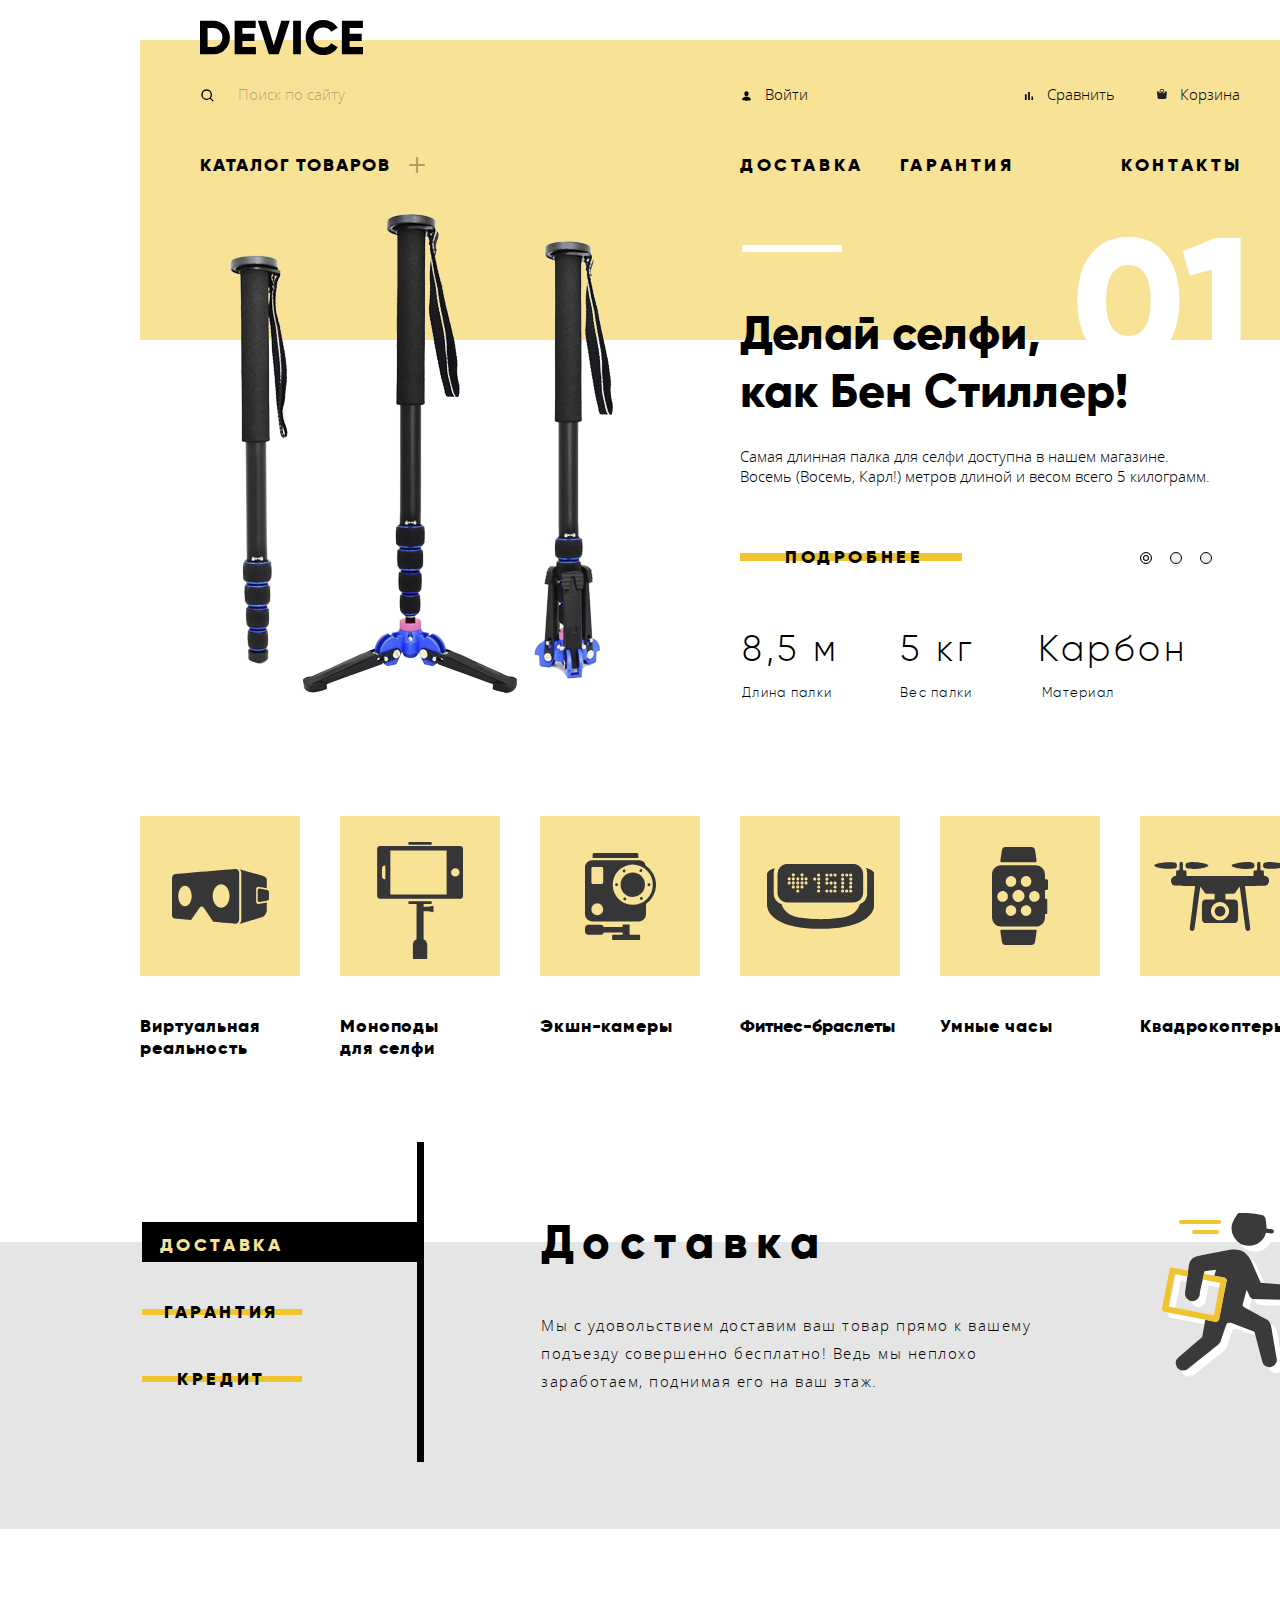
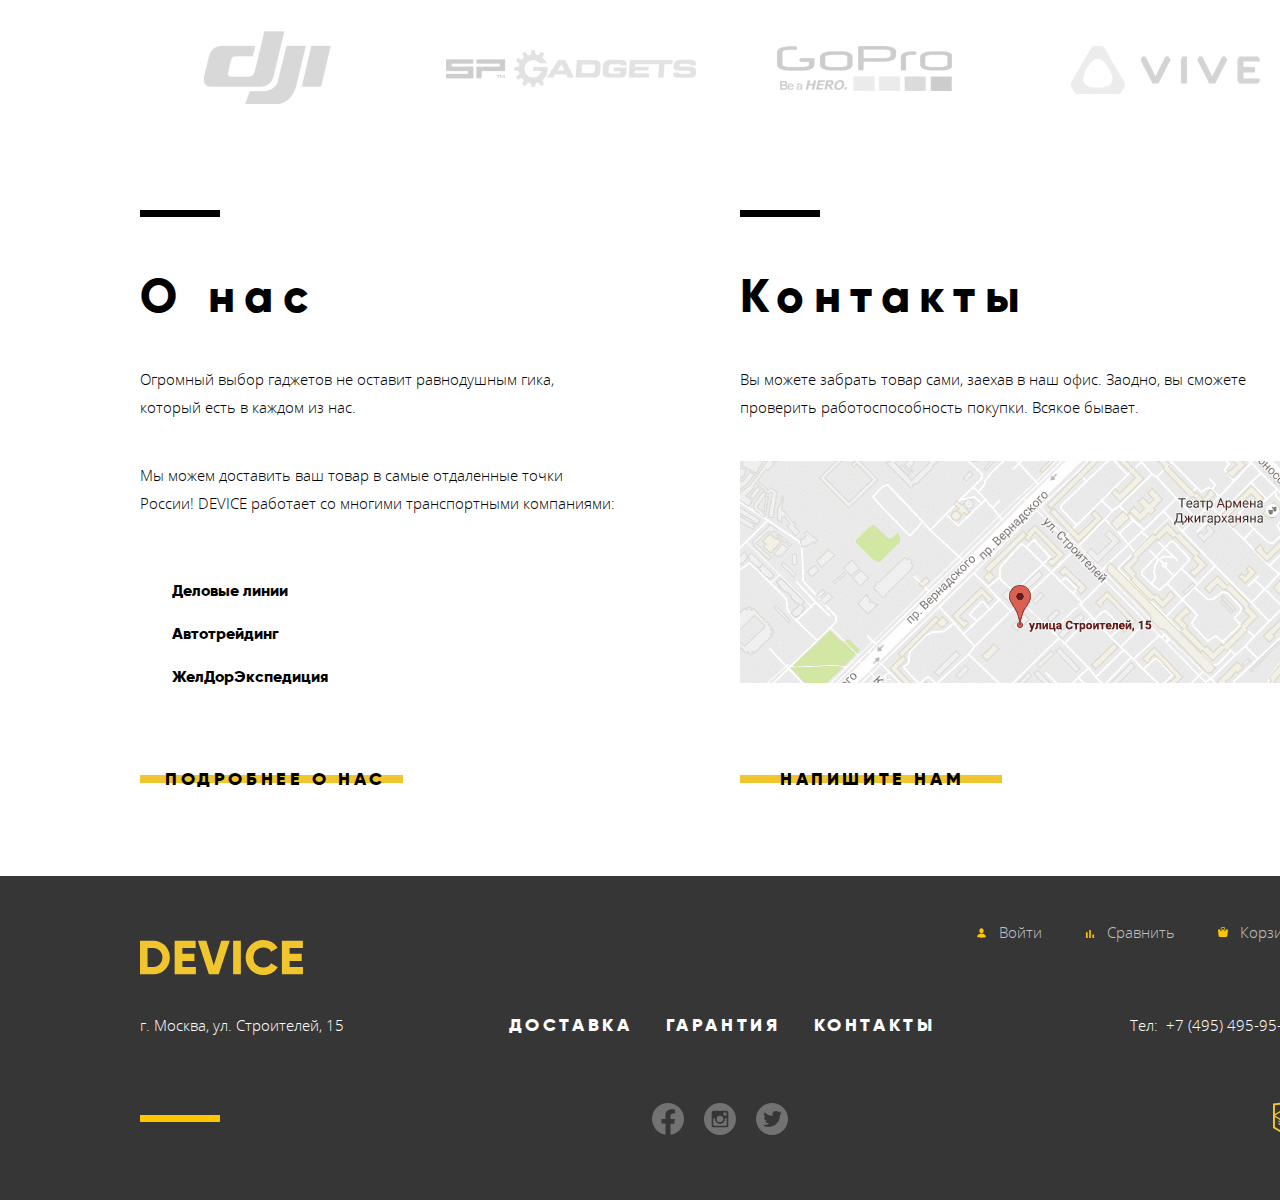
==== index.html @ 27657f3a "Поправила замечания" ====
<!DOCTYPE html>
<html class="page" lang="ru">

<head>
  <meta charset="utf-8">
  <title>HTML Academy: Девайс</title>
  <link href="css/normalize.css" rel="stylesheet" />
  <link href="css/style.css" rel="stylesheet" />
</head>

<body class="page-body">
  <header>
    <a class="logo" href="">
      <svg width="163" height="35">
        <g clip-path="url(#clip0)">
          <path fill-rule="evenodd" clip-rule="evenodd"
            d="M-.15.7v33.6h13.53a15.72 15.72 0 0011.72-4.82 16.46 16.46 0 004.71-11.98A16.46 16.46 0 0019.75 1.88 15.72 15.72 0 0013.38.7H-.15zm7.73 26.21V8.09h5.8a8.65 8.65 0 016.5 2.57 9.4 9.4 0 012.5 6.84 9.4 9.4 0 01-2.5 6.84 8.64 8.64 0 01-6.5 2.57h-5.8zm34.8-5.95h12.08v-7.3H42.38V8.09h13.29V.7H34.65v33.6H55.9v-7.39H42.38v-5.95zM78.72 34.3L89.74.7H81.3l-7.5 24.72L66.3.7h-8.45l11.02 33.6h9.85zm14.4 0h7.74V.7h-7.73v33.6zm38.62-1.41a15.5 15.5 0 006.04-5.7l-6.67-3.83a7.48 7.48 0 01-3.16 3.02 9.87 9.87 0 01-4.67 1.1 9.6 9.6 0 01-7.17-2.73 9.91 9.91 0 01-2.69-7.25 9.93 9.93 0 012.69-7.25 9.6 9.6 0 017.17-2.74 9.9 9.9 0 014.64 1.08 7.59 7.59 0 013.2 3.05l6.66-3.84a15.87 15.87 0 00-6.09-5.69 17.42 17.42 0 00-8.4-2.08 17.12 17.12 0 00-17.6 17.47 17.12 17.12 0 0017.59 17.47c2.95.03 5.86-.69 8.46-2.08zm17.88-11.93h12.08v-7.3h-12.08V8.09h13.29V.7h-21.03v33.6h21.27v-7.39h-13.53v-5.95z"
            fill="#000" />
        </g>
        <defs></defs>
      </svg>
    </a>
    <div class="user-navigation">
      <form class="search">
        <button type="submit" aria-label="Поиск">
          <svg width="16" height="16" fill="none" xmlns="http://www.w3.org/2000/svg">
            <path
              d="M6.67 12a5.3 5.3 0 003.26-1.13l2.93 2.94.94-.95-2.93-2.93A5.34 5.34 0 106.67 12zm0-9.33a4 4 0 11-.01 8 4 4 0 010-8z"
              fill="#000" /></svg>
        </button>
        <input type="text" placeholder="Поиск по сайту">
      </form>
      <div class="additional-navigation">
        <a class="login" href="blank.html">Войти</a>
        <a class="compare" href="blank.html">Сравнить</a>
        <a class="basket" href="blank.html">Корзина</a>
      </div>
    </div>
    <nav class="header-navigation">
      <ul class="navigation-items">
        <li class="navigation-item navigation-catalog">
          <a class="catalog-add" href="blank.html">Каталог товаров</a>
          <ul class="catalog-items">
            <li class="catalog-item vr">
              <a href="blank.html">Виртуальная реальность</a>
            </li>
            <li class="catalog-item mp">
              <a href="catalog.html">Моноподы для селфи</a>
            </li>
            <li class="catalog-item ac">
              <a href="blank.html">Экшн-камеры</a>
            </li>
            <li class="catalog-item sb">
              <a href="blank.html">Фитнес-браслеты</a>
            </li>
            <li class="catalog-item sw">
              <a href="blank.html">Умные часы</a>
            </li>
            <li class="catalog-item q">
              <a href="blank.html">Квадрокоптер</a>
            </li>
          </ul>
        </li>
        <li class="navigation-item navigation-delivery">
          <a href="blank.html">доставка</a>
        </li>
        <li class="navigation-item navigation-guarantee">
          <a href="blank.html">гарантия</a>
        </li>
        <li class="navigation-item navigation-contacts">
          <a href="blank.html">контакты</a>
        </li>
      </ul>
    </nav>
  </header>
  <main>
    <h1 class="visually-hidden">Девайс</h1>
    <section class="promo">
      <h2 class="visually-hidden">Рекламируемые товары</h2>
      <ul class="promo-items">
        <li class="promo-item selfie-stick">
          <article class="promo-article">
            <h3 class="visually-hidden">Селфи-палка</h3>
            <img class="promo-img" src="img/slider-1_1.png" width="384" height="486" alt="Селфи-палка">
            <div class="article-box">
              <p class="tagline">
                Делай селфи,<br> как Бен Стиллер!
              </p>
              <p class="number">01</p>
              <p class="promo-content">
                Самая длинная палка для селфи доступна в нашем магазине. Восемь (Восемь, Карл!) метров длиной и весом
                всего 5 килограмм.
              </p>
              <div class="promo-box">
                <a class="btn" href="blank.html">подробнее</a>
              </div>
              <table class="parameters-items">
                <tr>
                  <td class="td-value">8,5 м</td>
                  <td class="td-value">5 кг</td>
                  <td class="td-value">Карбон</td>
                </tr>
                <tr>
                  <td class="td-parameter">Длина палки</td>
                  <td class="td-parameter">Вес палки</td>
                  <td class="td-parameter">Материал</td>
                </tr>
              </table>
            </div>
          </article>
        </li>
        <li class="promo-item smart-band none">
          <article class="promo-article">
            <h3 class="visually-hidden">Фитнес-браслет</h3>
            <img class="promo-img" src="img/slider-2_1.png" width="345" height="485" alt="Фитнес-браслет">
            <div class="article-box">
              <p class="tagline">
                Худеем<br> правильно!
              </p>
              <p class="number">02</p>
              <p class="promo-content">
                Мотивирующие фитнес-браслеты помогут найти в себе силы<br> не пропускать занятия и соблюдать диету.
              </p>
              <div class="promo-box">
                <a class="btn" href="blank.html">подробнее</a>
              </div>
              <table class="parameters-items">
                <tr>
                  <td class="td-value">48 часов</td>
                </tr>
                <tr>
                  <td class="parameters-item">Без подзарядки</td>
                </tr>
              </table>
            </div>
          </article>
        </li>
        <li class="promo-item quadcopter none">
          <article class="promo-article">
            <h3 class="visually-hidden">Квадрокоптер</h3>
            <img class="promo-img" src="img/slider-3_1.png" width="526" height="333" alt="Квадрокоптер">
            <div class="article-box">
              <p class="tagline">
                Порхает как бабочка, жалит как пчела!
              </p>
              <p class="number">03</p>
              <p class="promo-content">
                Этот обычный, на первый взгляд, квадрокоптер оснащен мощным лазером, замаскированным под стандартную
                камеру.
              </p>
              <div class="promo-box">
                <a class="btn" href="blank.html">подробнее</a>
              </div>
              <table class="parameters-items">
                <tr>
                  <td class="td-value">800 м</td>
                  <td class="td-value">50 м</td>
                </tr>
                <tr>
                  <td class="parameters-item">Дальность полета</td>
                  <td class="parameters-item">Радиус поражения</td>
                </tr>
              </table>
            </div>

          </article>
        </li>        
      </ul>
      <ul class="promo-sliders">
        <li>
          <button class="promo-slider promo-slider-active one" type="button" aria-label="Квадрокоптер"></button>
        </li>
        <li>
          <button class="promo-slider two" type="button" aria-label="Фитнес-браслет"></button>
        </li>
        <li>
          <button class="promo-slider three" type="button" aria-label="Селфи-палкат"></button>
        </li>
      </ul>
    </section>
    <section class="best">
      <h2 class="visually-hidden">Лучшие товары</h2>
      <ul class="best-items">
        <li class="best-item">
          <a class="svg-box" tabindex="0">
            <svg width="97" height="55">
              <g clip-path="url(#clip0)" fill="#363636">
                <path
                  d="M84.13 32.64V20c0-1.3 1.05-2.37 2.34-2.37l8.32 1.58v-8.19c0-2.35-1.7-3.43-4.2-4.26L67.4.18c1.62 1.39 1.9 2.04 1.9 4.4v45.2c0 2.36-.46 4.07-1.97 5.21l23.26-7.07c2.4-.83 4.2-4.21 4.2-6.57v-7.91l-8.32 1.57a2.35 2.35 0 01-2.34-2.37z" />
                <path
                  d="M95.13 20.98l-7.6-1.45c-1 0-1.82.83-1.82 1.86v9.86c0 1.03.81 1.86 1.82 1.86l7.6-1.43c1.15-.42 1.82-.83 1.82-1.86v-6.99c0-1.02-.76-1.5-1.82-1.85zM67.17 4.48c0-5.08-4.23-4.46-4.23-4.46S5.84 4.74 2.84 5.15C-.16 5.55 0 9.53 0 9.53v36.28c0 3.74 2.6 3.75 2.6 3.75l16.48 1.4L27.2 39.3s1.11-1.83 2.5-1.83c1.4 0 2.44 1.86 2.44 1.86l9.06 13.52s18.9 1.91 22.52 1.91c3.63 0 3.44-5.02 3.44-5.02V4.48zM12.98 37.2c-3.7 0-6.7-4.6-6.7-10.27 0-5.68 3-10.28 6.7-10.28s6.7 4.6 6.7 10.28c0 5.67-3 10.27-6.7 10.27zm36.16 1.43c-4.66 0-8.44-5.24-8.44-11.7 0-6.47 3.78-11.7 8.44-11.7s8.44 5.23 8.44 11.7c0 6.46-3.78 11.7-8.44 11.7z" />
              </g>
              <defs></defs>
            </svg>
          </a>
          <a class="best-link" href="blank.html">
            <h3>Виртуальная реальность</h3>
          </a>
        </li>
        <li class="best-item">
          <a class="svg-box svg-box-down" tabindex="0">
            <svg width="86" height="117">
              <g clip-path="url(#clip0)" fill="#363636">
                <path
                  d="M82.82 4.01H3.33A3.19 3.19 0 00.14 7.2V53.6a3.19 3.19 0 003.19 3.2h79.5A3.19 3.19 0 0086 53.6V7.2A3.19 3.19 0 0082.82 4zM8.4 37.24h-.22a3.19 3.19 0 01-3.2-3.2v-7.28a3.19 3.19 0 013.2-3.18h.22v13.66zM69.62 52.4H13.34v-44h56.28v44zm8.78-17.86a4.15 4.15 0 110-8.29 4.15 4.15 0 010 8.3zM54.65 0H31.5v2.76h23.15V0zM46.6 64.86V61.9h8.05v-2.76H31.5v2.76h8.04v35.24a6.07 6.07 0 00-3.63 5.56V117h14.33v-14.3c0-2.5-1.5-4.63-3.63-5.56v-28h4.8l5.04 1.22v-6.71l-5.05 1.21h-4.8z" />
              </g>
              <defs>
                <path fill="#fff" d="M0 0h86v117H0z" />
              </defs>
            </svg>
          </a>
          <a class="best-link" href="catalog.html">
            <h3>Моноподы<br> для селфи</h3>
          </a>
        </li>
        <li class="best-item">
          <a class="svg-box" tabindex="0">
            <svg width="71" height="87">
              <g clip-path="url(#clip0)" fill="#363636">
                <path
                  d="M53.35 1.49c0-.74-.58-1.49-1.31-1.49H9.05c-.73 0-1.38.75-1.38 1.49v3.52h45.68V1.5zM54.2 81.8h-9.6V71.44h-6.95v2.5H18.77a3.49 3.49 0 00-3.18-2.15H3.56A3.59 3.59 0 000 75.31v3.02a3.55 3.55 0 003.56 3.48h12.03c1.52 0 2.8-.9 3.27-2.33h18.79v2.33h-9.52c-.53 0-1.01.44-1.01.97v3.17c0 .54.48 1.05 1.01 1.05H54.2c.53 0 .93-.51.93-1.05v-3.17c0-.53-.4-.97-.93-.97zM60.67 12.39a7.04 7.04 0 00-6.77-5.05H7.15A7.1 7.1 0 000 14.36v46.9a7.18 7.18 0 007.15 7.12h46.74c3.9 0 7.13-3.2 7.13-7.12V50.92a23.3 23.3 0 00-.36-38.52zM12.24 62.15a5.91 5.91 0 11.02-11.82 5.91 5.91 0 01-.02 11.82zm5.96-32.6c0 .78-.64 1.42-1.42 1.42H7.84c-.78 0-1.42-.64-1.42-1.42V15.39c0-.79.64-1.43 1.42-1.43h8.94c.78 0 1.42.64 1.42 1.43v14.16zm29.56 22.3a20.1 20.1 0 01-20.05-20.12 20.1 20.1 0 0120.05-20.12 20.1 20.1 0 0120.06 20.13 20.1 20.1 0 01-20.06 20.12z" />
                <path
                  d="M47.76 43.96a12.2 12.2 0 0012.19-12.23 12.2 12.2 0 00-12.19-12.22 12.2 12.2 0 00-12.19 12.22 12.2 12.2 0 0012.2 12.23zM31.56 33.17a1.43 1.43 0 100-2.87 1.43 1.43 0 000 2.87zM63.96 33.17a1.43 1.43 0 100-2.87 1.43 1.43 0 000 2.87zM39.1 19.43a1.43 1.43 0 100-2.87 1.43 1.43 0 000 2.87zM56.41 46.91a1.43 1.43 0 100-2.86 1.43 1.43 0 000 2.86zM55.7 19a1.44 1.44 0 100-2.87 1.44 1.44 0 000 2.87zM39.83 47.34a1.43 1.43 0 100-2.87 1.43 1.43 0 000 2.87z" />
              </g>
            </svg>
          </a>
          <a class="best-link" href="blank.html">
            <h3>Экшн-камеры</h3>
          </a>
        </li>
        <li class="best-item">
          <a class="svg-box" tabindex="0">
            <svg width="107" height="65">
              <g clip-path="url(#clip0)" fill="#363636">
                <path
                  d="M98.97 4.07a10.4 10.4 0 011.2 4.82V30c0 4.62-3.09 8.53-7.24 9.9-1.33 4-3.78 7.86-8.05 10.44-8.68 5.23-31.12 4.83-31.2 4.83-.08 0-22.51.4-31.19-4.83a18.73 18.73 0 01-8.04-10.28 10.5 10.5 0 01-7.76-10.06V8.9c0-1.69.43-3.28 1.14-4.69C4.17 5.1 0 6.92 0 10.43v29.99c0 10.25 11.84 24.43 53.66 24.43 41.82 0 53.65-14.18 53.65-24.43V10.43c0-3.68-4.57-5.49-8.34-6.36z" />
                <path
                  d="M20.56 38.46h65.52c5.57 0 10.08-4.51 10.08-10.08V9.93c0-5.56-4.51-10.07-10.08-10.07H20.56A10.08 10.08 0 0010.5 9.93v18.45c0 5.57 4.5 10.08 10.07 10.08zm63.13-29a1.57 1.57 0 110 3.15 1.57 1.57 0 010-3.14zm0 4.05a1.57 1.57 0 110 3.13 1.57 1.57 0 010-3.13zm0 4.04a1.57 1.57 0 110 3.13 1.57 1.57 0 010-3.13zm0 3.82a1.57 1.57 0 110 3.14 1.57 1.57 0 010-3.14zm0 4.04a1.57 1.57 0 110 3.14 1.57 1.57 0 010-3.14zM79.66 9.47a1.57 1.57 0 110 3.13 1.57 1.57 0 010-3.13zm0 15.94a1.57 1.57 0 110 3.14 1.57 1.57 0 010-3.14zM75.62 9.47a1.57 1.57 0 110 3.14 1.57 1.57 0 010-3.14zm0 4.04a1.57 1.57 0 110 3.14 1.57 1.57 0 010-3.14zm0 4.04a1.57 1.57 0 110 3.13 1.57 1.57 0 010-3.13zm0 3.82a1.57 1.57 0 110 3.14 1.57 1.57 0 010-3.14zm0 4.04a1.57 1.57 0 110 3.14 1.57 1.57 0 010-3.14zM67.96 9.47a1.57 1.57 0 110 3.13 1.57 1.57 0 010-3.13zm0 8.08a1.57 1.57 0 110 3.13 1.57 1.57 0 010-3.13zm0 3.88a1.57 1.57 0 110 3.13 1.57 1.57 0 010-3.13zm0 3.98a1.57 1.57 0 110 3.14 1.57 1.57 0 010-3.14zM63.94 9.47a1.57 1.57 0 110 3.14 1.57 1.57 0 010-3.14zm0 8.08a1.57 1.57 0 110 3.13 1.57 1.57 0 010-3.13zm0 7.86a1.57 1.57 0 110 3.14 1.57 1.57 0 010-3.14zM59.89 9.47a1.57 1.57 0 110 3.14 1.57 1.57 0 010-3.14zm0 4.04a1.57 1.57 0 110 3.14 1.57 1.57 0 010-3.14zm0 4.04a1.57 1.57 0 110 3.14 1.57 1.57 0 010-3.14zm0 7.86a1.57 1.57 0 110 3.14 1.57 1.57 0 010-3.14zm-8.3-15.94a1.57 1.57 0 110 3.14 1.57 1.57 0 010-3.14zm0 4.04a1.57 1.57 0 110 3.13 1.57 1.57 0 010-3.13zm0 4.04a1.57 1.57 0 110 3.13 1.57 1.57 0 010-3.13zm0 3.88a1.57 1.57 0 11.01 3.13 1.57 1.57 0 010-3.13zm0 3.98a1.57 1.57 0 110 3.14 1.57 1.57 0 010-3.14zm-4.03-11.9a1.57 1.57 0 110 3.13 1.57 1.57 0 010-3.13zm-8.5-.21a1.57 1.57 0 110 3.14 1.57 1.57 0 010-3.15zm0 4.03a1.57 1.57 0 110 3.14 1.57 1.57 0 010-3.14zm-4.04-8.08a1.57 1.57 0 110 3.14 1.57 1.57 0 010-3.14zm0 4.04a1.57 1.57 0 110 3.14 1.57 1.57 0 010-3.13zm0 4.04a1.57 1.57 0 110 3.14 1.57 1.57 0 010-3.14zm0 4.04a1.57 1.57 0 110 3.14 1.57 1.57 0 010-3.14zm-4.26-8.08a1.57 1.57 0 110 3.14 1.57 1.57 0 010-3.13zm0 4.04a1.57 1.57 0 110 3.14 1.57 1.57 0 010-3.14zm0 4.04a1.57 1.57 0 110 3.14 1.57 1.57 0 010-3.14zm0 4.04a1.57 1.57 0 110 3.14 1.57 1.57 0 010-3.14zM26.3 9.25a1.57 1.57 0 110 3.15 1.57 1.57 0 010-3.15zm0 4.04a1.57 1.57 0 110 3.15 1.57 1.57 0 010-3.15zm0 4.04a1.57 1.57 0 110 3.14 1.57 1.57 0 010-3.14zm0 4.04a1.57 1.57 0 110 3.15 1.57 1.57 0 010-3.15zm-4.04-8.08a1.57 1.57 0 110 3.15 1.57 1.57 0 010-3.15zm0 4.04a1.57 1.57 0 110 3.14 1.57 1.57 0 010-3.14z" />
              </g>
              <defs></defs>
            </svg>
          </a>
          <a class="best-link" href="blank.html">
            <h3 class="not-ls">Фитнес-браслеты</h3>
          </a>
        </li>
        <li class="best-item">
          <a class="svg-box" tabindex="0">
            <svg width="56" height="98">
              <g clip-path="url(#clip0)" fill="#363636">
                <path
                  d="M54.5 32.2h-1.52v-4.64a9.16 9.16 0 00-9.08-9.19H9.08c-5 0-9.08 4.13-9.08 9.19v42.86a9.16 9.16 0 009.08 9.19H43.9c5 0 9.08-4.13 9.08-9.19v-3.41h1.52c.41 0 .75-.34.75-.76V52.47a.76.76 0 00-.76-.77h-1.51v-8.79h1.52c.83 0 1.5-.68 1.5-1.53v-7.65c0-.84-.67-1.53-1.5-1.53zm-20.42-3.11c2.93 0 5.3 2.4 5.3 5.36a5.33 5.33 0 01-5.3 5.35c-2.92 0-5.3-2.4-5.3-5.35a5.33 5.33 0 015.3-5.36zm-15.13 0c2.92 0 5.3 2.4 5.3 5.36a5.33 5.33 0 01-5.3 5.35c-2.93 0-5.3-2.4-5.3-5.35a5.33 5.33 0 015.3-5.36zM5.3 49.39a5.33 5.33 0 015.3-5.35c2.92 0 5.3 2.4 5.3 5.36a5.33 5.33 0 01-5.3 5.36c-2.93 0-5.3-2.4-5.3-5.36zm13.64 19.5c-2.92 0-5.3-2.4-5.3-5.35a5.33 5.33 0 015.3-5.36c2.93 0 5.3 2.4 5.3 5.36a5.33 5.33 0 01-5.3 5.35zm1.5-19.9a6.09 6.09 0 016.05-6.12 6.09 6.09 0 016.06 6.12 6.09 6.09 0 01-6.06 6.13 6.1 6.1 0 01-6.05-6.13zm13.64 19.9c-2.92 0-5.3-2.4-5.3-5.35a5.33 5.33 0 015.3-5.36c2.93 0 5.3 2.4 5.3 5.36a5.33 5.33 0 01-5.3 5.35zm8.3-14.13c-2.92 0-5.3-2.4-5.3-5.36a5.33 5.33 0 015.3-5.36c2.93 0 5.3 2.4 5.3 5.36a5.33 5.33 0 01-5.3 5.36zM9.65 15.31h33.68c.85 0 1.44-.68 1.3-1.51l-1.6-10.77A3.68 3.68 0 0039.5 0H13.47a3.68 3.68 0 00-3.51 3.03L8.34 13.8c-.12.83.46 1.51 1.3 1.51zM43.33 82.67H9.65c-.85 0-1.43.68-1.3 1.52l1.6 10.76a3.68 3.68 0 003.52 3.03h26.04a3.68 3.68 0 003.51-3.02l1.62-10.77a1.28 1.28 0 00-1.3-1.52z" />
              </g>
              <defs></defs>
            </svg>
          </a>
          <a class="best-link" href="blank.html">
            <h3>Умные часы</h3>
          </a>
        </li>
        <li class="best-item">
          <a class="svg-box" tabindex="0">
            <svg width="132" height="69">
              <g clip-path="url(#clip0)" fill="#363636">
                <path
                  d="M12.05.26C6.51.75 1.84 1.86.58 2.93c-.73.62-.73.62-.24 1.16C1 4.8 4.06 5.73 7.6 6.32c4 .67 12.51.7 13.72.05 1.22-.66 1.63-1.41 1.63-2.98 0-1.62-.62-2.41-2.22-2.85C19.27.15 14.94 0 12.05.26zM25.77.49c-.13.28-.25 2.1-.25 4.11 0 4.06.15 3.78-2.2 3.93l-1.03.08-.13 2.54-.12 2.55-1.2.28c-2.57.67-3.99 2.6-3.78 5.3.13 1.92 1.03 3.34 2.58 4.08 1.1.52 1.47.54 11.24.54 5.55 0 10.14.08 10.19.18.05.13-1.1 9.4-2.58 20.64-1.44 11.23-2.68 21-2.7 21.67C35.72 68 36.6 69 38.12 69c1.24 0 2.01-.64 2.32-1.9.13-.52 1.5-10.34 3.02-21.83a727.78 727.78 0 012.94-20.86c.1 0 1.08 1.4 2.2 3.13 2.93 4.63 2.4 4.32 7.63 4.32h4.36v5.63l-5.14.08c-4.72.07-5.2.12-5.88.61-1.57 1.16-1.62 1.42-1.62 10.98 0 9.53.02 9.79 1.52 11.05l.85.7H81.7l.85-.7c1.5-1.26 1.52-1.52 1.52-11.05 0-9.56-.05-9.82-1.63-10.98-.67-.49-1.16-.54-5.88-.61l-5.13-.08v-5.63h4.36c5.23 0 4.7.3 7.63-4.32a25.53 25.53 0 012.2-3.13c.07 0 1.42 9.4 2.94 20.86 1.52 11.5 2.89 21.31 3.01 21.83.31 1.26 1.09 1.9 2.33 1.9 1.52 0 2.4-1 2.34-2.62-.02-.67-1.26-10.44-2.7-21.67a903 903 0 01-2.58-20.64c.05-.1 4.64-.18 10.19-.18 9.77 0 10.13-.02 11.24-.54 1.55-.74 2.45-2.16 2.58-4.08a4.75 4.75 0 00-3.8-5.3L110 13.7l-.13-2.55-.13-2.54-1.03-.08c-2.34-.15-2.2.13-2.2-3.93 0-2-.12-3.83-.25-4.11-.2-.36-.54-.49-1.37-.49-.61 0-1.23.13-1.42.3-.2.21-.3 1.47-.3 3.94 0 2.47-.1 3.73-.31 3.93-.18.18-.9.31-1.65.31-1.63 0-1.66.05-1.66 3.11v2.29H32.48v-2.29c0-3.06-.02-3.1-1.65-3.1-.75 0-1.47-.14-1.65-.32-.2-.2-.31-1.46-.31-3.93s-.1-3.73-.3-3.93C28.37.13 27.75 0 27.13 0c-.82 0-1.16.13-1.37.49zM68.62 40.6c2.89.9 5.39 3.4 6.16 6.17.44 1.54.31 4.21-.28 5.78a10.23 10.23 0 01-4.57 4.94c-1.29.64-1.75.71-3.92.71-2.16 0-2.63-.07-3.92-.71a10.22 10.22 0 01-4.56-4.94c-.6-1.57-.73-4.24-.29-5.78a9.58 9.58 0 016.06-6.17 7.56 7.56 0 015.32 0z" />
                <path
                  d="M63.8 44.44c-2.04.92-3.51 3.65-3.07 5.73a5.43 5.43 0 008 3.7 5.3 5.3 0 002.44-5.78 5.38 5.38 0 00-5.16-4.14c-.64 0-1.62.23-2.22.49zM36.1.15c-3.93.67-4.52 1.14-4.52 3.45 0 1.82.46 2.41 2.27 2.95 1.55.47 7.17.52 10.5.13 6.86-.82 11.32-2.54 9.7-3.75-1.27-.9-4.9-1.88-9.06-2.39-2.47-.3-8-.54-8.9-.39zM89.48.26c-6.31.59-11.86 2.08-11.86 3.18 0 1.73 7.84 3.47 15.63 3.5 5.8 0 7.2-.64 7.2-3.34 0-1.83-.62-2.62-2.38-3.09C96.42.11 92.4 0 89.48.26zM112.78.28c-1.78.23-3.02.77-3.43 1.5-.4.76-.31 2.9.15 3.57.93 1.3 1.65 1.46 7.07 1.46 3.66 0 5.8-.13 7.87-.49 3.53-.59 6.6-1.51 7.24-2.23.5-.54.5-.54-.23-1.16-1.34-1.13-5.96-2.18-11.92-2.67-3.48-.29-4.48-.29-6.75.02z" />
              </g>
              <defs></defs>
            </svg>
          </a>
          <a href="blank.html">
            <h3>Квадрокоптеры </h3>
          </a>
        </li>
      </ul>
    </section>
    <section class="services">
      <h2 class="visually-hidden">Сервис</h2>
      <ul class="services-items">
        <li class="services-item">
          <button class="btn btn-delivery services-active" type="button">Доставка</button>
        </li>
        <li class="services-item">
          <button class="btn btn-guarantee" type="button">Гарантия</button>
        </li>
        <li class="services-item">
          <button class="btn btn-credit" type="button">Кредит</button>
        </li>
      </ul>
      <ul class="services-contents">
        <li class="services-content">
          <article class="service-delivery">
            <h3>Доставка</h3>
            <p class="delivery-content">Мы с удовольствием доставим ваш товар прямо к вашему подъезду совершенно
              бесплатно! Ведь мы неплохо заработаем, поднимая его на ваш этаж.</p>
          </article>
        </li>
        <li class="services-content">
          <article class="service-guarantee none">
            <h3>Гарантия</h3>
            <p class="guarantee-content">Если из-за возгорания купленного у нас товара у вас сгорит дом — не
              переживайте, мы выдадим вам новый.<br> Товар, не дом, конечно же.</p>
          </article>
        </li>
        <li class="services-content">
          <article class="service-credit none">
            <h3>Кредит</h3>
            <p class="credit-content">Залезть в долговую яму стало проще! Кредитные консультанты подберут для вас
              наиболее выгодные<br> условия кредита. Выгодные для нашего банка, разумеется.</p>
          </article>
        </li>
      </ul>
    </section>
    <section class="producers">
      <h2 class="visually-hidden">Производители</h2>
      <ul class="producers-items">
        <li class="producers-item">
          <a class="producers-logo dji">
            <span class="visually-hidden">DJI</span>
          </a>
        </li>
        <li class="producers-item">
          <a class="producers-logo sp-gadgets">
            <span class="visually-hidden">SP Gadgets</span>
          </a>
        </li>
        <li class="producers-item">
          <a class="producers-logo gopro">
            <span class="visually-hidden">GoPro</span>
          </a>
        </li>
        <li class="producers-item">
          <a class="producers-logo vive">
            <span class="visually-hidden">Vive</span>
          </a>
        </li>
      </ul>
    </section>
    <div class="box-info-contacts">
      <section class="info">
        <h2>О нас</h2>
        <p class="content info-content">Огромный выбор гаджетов не оставит равнодушным гика, который есть в каждом из
          нас.</p>
        <p class="content info-content">Мы можем доставить ваш товар в самые отдаленные точки России! DEVICE работает со
          многими транспортными компаниями:</p>
        <ul class="transport-items">
          <li class="transport-item">Деловые линии</li>
          <li class="transport-item">Автотрейдинг</li>
          <li class="transport-item">ЖелДорЭкспедиция</li>
        </ul>
        <a class="btn" href="blank.html">Подробнее о нас</a>
      </section>
      <section class="contacts">
        <h2>Контакты</h2>
        <p class="content contacts-content">Вы можете забрать товар сами, заехав в наш офис. Заодно, вы сможете
          проверить работоспособность покупки. Всякое бывает.</p>
        <a class="content contacts-content">
          <img class="map-open" src="img/map.png" width="560" height="222" alt="Карта">
        </a>
        <a class="btn write-us-open" href="blank.html">Напишите нам</a>
      </section>
    </div>
  </main>
  <footer>
    <a class="logo" href="blank.html">
      <svg width="163" height="35">
        <g clip-path="url(#clip0)">
          <path fill-rule="evenodd" clip-rule="evenodd"
            d="M-.15.7v33.6h13.53a15.72 15.72 0 0011.72-4.82 16.46 16.46 0 004.71-11.98A16.46 16.46 0 0019.75 1.88 15.72 15.72 0 0013.38.7H-.15zm7.73 26.21V8.09h5.8a8.65 8.65 0 016.5 2.57 9.4 9.4 0 012.5 6.84 9.4 9.4 0 01-2.5 6.84 8.64 8.64 0 01-6.5 2.57h-5.8zm34.8-5.95h12.08v-7.3H42.38V8.09h13.29V.7H34.65v33.6H55.9v-7.39H42.38v-5.95zM78.72 34.3L89.74.7H81.3l-7.5 24.72L66.3.7h-8.45l11.02 33.6h9.85zm14.4 0h7.74V.7h-7.73v33.6zm38.62-1.41a15.5 15.5 0 006.04-5.7l-6.67-3.83a7.48 7.48 0 01-3.16 3.02 9.87 9.87 0 01-4.67 1.1 9.6 9.6 0 01-7.17-2.73 9.91 9.91 0 01-2.69-7.25 9.93 9.93 0 012.69-7.25 9.6 9.6 0 017.17-2.74 9.9 9.9 0 014.64 1.08 7.59 7.59 0 013.2 3.05l6.66-3.84a15.87 15.87 0 00-6.09-5.69 17.42 17.42 0 00-8.4-2.08 17.12 17.12 0 00-17.6 17.47 17.12 17.12 0 0017.59 17.47c2.95.03 5.86-.69 8.46-2.08zm17.88-11.93h12.08v-7.3h-12.08V8.09h13.29V.7h-21.03v33.6h21.27v-7.39h-13.53v-5.95z"
            fill="#F0C52E" />
        </g>
        <defs></defs>
      </svg>
    </a>
    <div class="additional-navigation additional-navigation-footer">
      <a class="login" href="blank.html">Войти</a>
      <a class="compare" href="blank.html">Сравнить</a>
      <a class="cart" href="blank.html">Корзина</a>
    </div>
    <address>г. Москва, ул. Строителей, 15</address>
    <p class="contacts-phone">
      Тел: <a class="phone" href="tel:+74954959595">+7 (495) 495-95-95</a>
    </p>
    <nav class="footer-navigation">
      <ul class="navigation-items">
        <li class="navigation-item navigation-delivery">
          <a href="blank.html">доставка</a>
        </li>
        <li class="navigation-item navigation-guarantee">
          <a href="blank.html">гарантия</a>
        </li>
        <li class="navigation-item navigation-contacts">
          <a href="blank.html">контакты</a>
        </li>
      </ul>
    </nav>
    <ul class="social">
      <li class="social-item social-fb">
        <a href="https://www.facebook.com/">
          <span class="visually-hidden">Facebook</span>
          <svg width="32" height="32" fill="none" xmlns="http://www.w3.org/2000/svg">
            <path
              d="M32 16a16 16 0 10-18.5 15.8V20.62H9.44V16h4.06v-3.53c0-4 2.39-6.22 6.04-6.22 1.75 0 3.58.31 3.58.31v3.94h-2.01c-1.99 0-2.61 1.23-2.61 2.5v3h4.44l-.71 4.63H18.5V31.8A16 16 0 0032 16z"
              fill="#fff" /></svg>
        </a>
      </li>
      <li class="social-item social-ig">
        <a href="https://www.instagram.com/">
          <span class="visually-hidden">Instagram</span>
          <svg width="32" height="32" fill="none" xmlns="http://www.w3.org/2000/svg">
            <path
              d="M21 16a4.9997 4.9997 0 01-5 5 4.9997 4.9997 0 01-5-5c0-.285.03-.5633.0817-.8333H9.3333v6.6616a.838.838 0 00.8384.8384H21.83a.8383.8383 0 00.8367-.8384v-6.6616h-1.7484c.0517.27.0817.5483.0817.8333zm-5 3.3333a3.3336 3.3336 0 003.0799-2.059 3.335 3.335 0 00-.7237-3.6333 3.3332 3.3332 0 00-2.3579-.976A3.3341 3.3341 0 1016 19.3333zM20 12.5h1.9983A.5019.5019 0 0022.5 12v-1.9983a.502.502 0 00-.5017-.5017H20a.5014.5014 0 00-.5017.5017V12c.0017.275.2267.5.5017.5zM16 0a16 16 0 100 31.9999A16 16 0 0016 0zm8.3333 22.4817c0 1.0183-.8333 1.8516-1.8516 1.8516H9.5183c-1.0183 0-1.8516-.8333-1.8516-1.8516V9.5183c0-1.0183.8333-1.8516 1.8516-1.8516h12.9634c1.0183 0 1.8516.8333 1.8516 1.8516v12.9634z"
              fill="#fff" /></svg>
        </a>
      </li>
      <li class="social-item social-tw">
        <a href="https://twitter.com">
          <span class="visually-hidden">Twitter</span>
          <svg width="32" height="32" fill="none" xmlns="http://www.w3.org/2000/svg">
            <path
              d="M16 32a15.7 15.7 0 01-6.22-1.27 16.02 16.02 0 01-5.1-3.4 16.02 16.02 0 01-3.41-5.11A15.7 15.7 0 010 16c0-2.17.42-4.24 1.27-6.22a16.02 16.02 0 013.4-5.1 16.02 16.02 0 015.11-3.41A15.7 15.7 0 0116 0c2.17 0 4.24.42 6.22 1.27 1.98.84 3.68 1.97 5.1 3.4a16.02 16.02 0 013.41 5.11A15.7 15.7 0 0132 16c0 2.17-.42 4.24-1.27 6.22a16.02 16.02 0 01-3.4 5.1 16.02 16.02 0 01-5.11 3.41A15.7 15.7 0 0116 32zm9.4-24c-.12.06-.3.18-.56.34l-.6.41-.58.31-.66.22A3.68 3.68 0 0020.16 8c-2.44 0-3.66 1.02-3.66 3.06v1.85c-3.35-.17-5.93-1.4-7.72-3.7A2.52 2.52 0 008 11c0 1.38.51 2.42 1.53 3.13-.12 0-.3 0-.53.03-.23.02-.41.02-.55 0A1.57 1.57 0 018 14c0 .96.26 1.76.77 2.4a3.53 3.53 0 002.1 1.23c-.2.25-.5.37-.87.37-.33 0-.63-.1-.88-.28 0 .81.4 1.44 1.18 1.89.78.45 1.66.68 2.64.7-.38.57-.92.99-1.64 1.27-.72.28-1.49.42-2.3.42-.3 0-.7-.07-1.2-.22l-.8-.22c.33.67 1.02 1.24 2.05 1.72 1.03.48 2.34.72 3.92.72a10.3 10.3 0 007-2.69A13.08 13.08 0 0024 12c0-.04.13-.13.38-.27.25-.13.54-.31.87-.54.33-.23.58-.47.75-.72-1.13 0-1.88.02-2.25.06.73-.44 1.28-1.28 1.66-2.53z"
              fill="#fff" /></svg>
        </a>
      </li>
    </ul>
    <a class="copyright" href="https://htmlacademy.ru/intensive/htmlcss">
      <span class="visually-hidden">HTML-academy</span>
    </a>
  </footer>
  <div class="write-us none">
    <button type="button" class="close write-us-close" aria-label="Закрыть форму"></button>
    <form class="write-us-form" action="https://echo.htmlacademy.ru" method="POST">
      <div class="name-email-box">
        <label class="label-write" for="name">
          Ваше имя:<br>
          <input class="input-write" type="text" id="name" aria-label="Впишите ваше име"
            placeholder="Имя Фамилия">
        </label>
        <label class="label-write" for="e-mail">
          Ваш e-mail:<br>
          <input class="input-write" type="text" id="e-mail" aria-label="Впишите вашу электронную почту"
            placeholder="email@example.com">
        </label>
      </div>
      <label class="label-write mail-content" for="mail-content">Текст письма:</label>
      <textarea class="textarea-write" id="mail-content" placeholder="В свободной форме" rows="7"></textarea>
      <button class="btn" type="submit">Отправить</button>
    </form>
  </div>
  <div class="map none">
    <button type="button" class="close map-close" aria-label="Закрыть форму"></button>
    <iframe
      src="https://www.google.com/maps/embed?pb=!1m18!1m12!1m3!1d2249.1125488779953!2d37.52742931618986!3d55.68703098053585!2m3!1f0!2f0!3f0!3m2!1i1024!2i768!4f13.1!3m3!1m2!1s0x46b54cf65f5c8955%3A0x694710ccd55501e!2z0YPQuy4g0KHRgtGA0L7QuNGC0LXQu9C10LksIDE1LCDQnNC-0YHQutCy0LAsINCg0L7RgdGB0LjRjywgMTE5MzEx!5e0!3m2!1sru!2spl!4v1593880661222!5m2!1sru!2spl"
      width="994" height="593" style="border: 0;" allowfullscreen="" title="ул. Строителей, 15 Москва, Россия"
      tabindex="0">
    </iframe>
  </div>
  <script src="js/script.js"></script>
</body>

</html>
---- css/style.css ----
@font-face {
  font-family: "Open Sans";
  src: url("../fonts/opensanslight.woff2") format("woff2"),
    url("../fonts/opensanslight.woff") format("woff");
  font-weight: 300;
  font-style: normal;
}

@font-face {
  font-family: "Open Sans";
  src: url("../fonts/opensans.woff2") format("woff2"),
    url("../fonts/opensans.woff") format("woff");
  font-weight: 700;
  font-style: normal;
}

@font-face {
  font-family: "Gilroy";
  src: url("../fonts/gilroylight.woff2") format("woff2"),
    url("../fonts/gilroylight.woff") format("woff");
  font-weight: 300;
  font-style: normal;
}

@font-face {
  font-family: "Gilroy";
  src: url("../fonts/gilroyextrabold.woff2") format("woff2"),
    url("../fonts/gilroyextrabold.woff") format("woff");
  font-weight: 800;
  font-style: normal;
}

/*====Variables====*/
:root {
  --basic-black: #000000;
  --basic-black-transp: rgba(0, 0, 0, 0.3);
  --basic-black-transp-max: rgba(0, 0, 0, 0.8);
  --basic-black-transp-min: rgba(0, 0, 0, 0.6);
  --basic-black-transp-max: rgba(0, 0, 0, 0.1);
  --basic-white: #ffffff;
  --basic-white-transp: rgba(255, 255, 255, 0.3);
  --basic-white-transp-max: rgba(255, 255, 255, 0.7);
  --special-yellow-one: #f0c52e;
  --special-yellow-two: #f0c42e;
  --special-yellow-light: #f7e296;
  --special-yellow-dark: #ffc600;
  --basic-grey-light: #e5e5e5;
  --basic-dark-light: #363636;
  --basic-dark: #3a3a3a;
  --basic-dark-dark: #231f20;
  --dark-hover-grey: #d9d9d9;
  --input-grey: #f2f2f2;
  --close: rgba(247, 226, 150, 0.5);
  --close-light: rgba(247, 226, 150, 1);
  --back-grey: #dcdcdc;
  --for-hover: rgba(238, 238, 238, 0.7);
  --page-background: #ebebeb;
  --hover-background: #eaeaea;
  --error: #f6dada;
  --box-shadow: rgba(0, 0, 0, 0.18);
  --special-green: #91c92f;
  --scale: rgba(0, 0, 0, 0.2);
}

/*====Global====*/

body {
  width: 1440px;
  margin: auto;
  font-family: "Open Sans", sans-serif;
  font-size: 15px;
  line-height: 28px;
  font-weight: 300;
}

img {
  max-width: 100%;
}

a {
  text-decoration: none;
  color: inherit;
}

.visually-hidden {
  position: absolute;
  height: 1px;
  width: 1px;
  overflow: hidden;
  clip: rect(1px 1px 1px 1px);
  clip: rect(1px, 1px, 1px, 1px);
  white-space: nowrap;
}

.btn {
  background-image: linear-gradient(
    transparent 37%,
    var(--special-yellow-one) 37%,
    var(--special-yellow-one) 63%,
    transparent 63%
  );
}

/*====Grid====*/

.page {
  height: 100%;
}

.page-body {
  min-height: 100%;
  display: grid;
  grid-template-rows: min-content 1fr min-content;
  align-content: start;
}

/*==========index.html==========*/

/*====header====*/

header {
  position: relative;
  width: 1160px;
  margin: auto;
  margin-top: 40px;
  margin-bottom: -130px;
  background-color: var(--special-yellow-light);
}

header .logo {
  position: absolute;
  margin-left: 60px;
  margin-top: -20px;
}

.user-navigation {
  display: flex;
  flex-wrap: wrap;
  width: 1040px;
  margin: auto;
  margin-top: 44px;
}

.header-navigation {
  width: 1046px;
  margin: auto;
}

.search {
  margin-right: auto;
  margin-left: 0;
  line-height: 20px;
  color: var(--basic-black-transp);
}

.search button,
.search input {
  margin: 0;
  padding: 0;
  border: none;
  background-color: inherit;
}

.search button {
  display: inline-block;
  vertical-align: bottom;
  margin-right: 18px;
  width: 16px;
  height: 16px;
}

.search input {
  font-family: "Open Sans", sans-serif;
  font-size: 15px;
  line-height: 20px;
  font-weight: 300;
  color: var(--basic-black);
}

.search input::placeholder {
  color: var(--basic-black-transp);
}

header .additional-navigation {
  position: relative;
  display: flex;
  flex-wrap: wrap;
  width: 500px;
  line-height: 20px;
}

.additional-navigation .login {
  position: relative;
  margin-left: 25px;
}

header .login::before,
header .login-in::before {
  background-image: url(../img/icon_user.svg);
}

header .compare {
  position: relative;
  margin-left: auto;
}

header .compare::before {
  background-image: url(../img/icon_chart.svg);
}

header .basket {
  position: relative;
  margin-left: 65px;
}

header .login::before,
header .compare::before,
header .basket::before,
header .login-in::before {
  content: " ";
  position: absolute;
  width: 13px;
  height: 13px;
  left: -25px;
  top: 5px;
}

header .basket::before {
  width: 10px;
  height: 10px;
  left: -23px;
  background-image: url(../img/icon_cart.svg);
}

.navigation-items {
  display: flex;
  flex-wrap: wrap;
  list-style: none;
  margin: 0;
  padding: 0;
}

header .navigation-item {
  margin-top: 50px;
  font-family: "Gilroy", sans-serif;
  font-size: 18px;
  line-height: 22px;
  font-weight: 800;
  letter-spacing: 0.2em;
  text-transform: uppercase;
}

header .navigation-item:nth-child(2) {
  margin-left: 315px;
}

.catalog-items {
  position: relative;
  z-index: -10;
  display: grid;
  grid-template-columns: 240px 186px 1fr;
  grid-template-areas:
    "vr sb q"
    "mp sw ."
    "ac . .";
  box-sizing: border-box;
  width: 1160px;
  margin: 0;
  margin-left: -60px;
  padding: 0;
  padding-top: 14px;
  padding-bottom: 42px;
  padding-left: 60px;
  list-style: none;
  background-color: var(--special-yellow-light);
}

.vr {
  grid-area: vr;
}

.sb {
  grid-area: sb;
}

.q {
  grid-area: q;
}

.mp {
  grid-area: mp;
}

.sw {
  grid-area: sw;
}

.ac {
  grid-area: ac;
}

.catalog-add {
  position: relative;
}

.catalog-add::after {
  content: " ";
  position: absolute;
  width: 22px;
  height: 22px;
  right: -37px;
  background-image: url(../img/icon_plus.svg);
}

.navigation-catalog:hover .catalog-items,
.navigation-catalog:focus .catalog-items {
  z-index: 10;
}

.catalog-item {
  margin-top: 16px;
  font-family: "Open Sans", sans-serif;
  font-size: 15px;
  line-height: 20px;
  font-weight: 300;
  letter-spacing: 0;
  text-transform: none;
}

.navigation-items .navigation-catalog {
  width: 225px;
  margin-left: 3px;
  letter-spacing: 0.1em;
}

header .navigation-guarantee {
  margin-left: 36px;
}

header .navigation-contacts {
  margin-left: auto;
}

/*====promo====*/

.promo {
  position: relative;
  z-index: 5;
  width: 1040px;
  margin: auto;
}

.promo-article {
  position: relative;
  display: grid;
  grid-template-columns: 50% 50%;
  min-height: 512px;
}

.tagline {
  margin: 0;
  margin-bottom: 0;
  padding-top: 94px;
  padding-left: 20px;
  padding-right: 0;
  font-family: "Gilroy", sans-serif;
  font-size: 47px;
  line-height: 58px;
  font-weight: 800;
}

.number {
  position: absolute;
  z-index: -10;
  top: -18px;
  right: -13px;
  margin: 0;
  padding: 0;
  font-family: "Gilroy", sans-serif;
  font-size: 179px;
  line-height: 219px;
  font-weight: 800;
  text-transform: uppercase;
  color: var(--basic-white);
}

.number::before {
  content: " ";
  position: absolute;
  width: 100px;
  height: 7px;
  top: 53px;
  left: -330px;
  background-color: var(--basic-white);
}

.promo-img {
  margin-left: 29px;
}

.promo-content {
  margin: 0;
  width: 472px;
  min-height: 90px;
  padding-top: 26px;
  padding-left: 20px;
  line-height: 20px;
}

.promo-items {  
  margin: 0;
  padding: 0;
  list-style: none;
}

.promo-box {
  display: flex;
  flex-wrap: wrap;
  padding-top: 5px;
  font-family: "Gilroy", sans-serif;
  font-size: 18px;
  line-height: 22px;
  font-weight: 800;
  letter-spacing: 0.2em;
  text-transform: uppercase;
}

.promo-sliders {
  position: absolute;
  right: 0;
  top: 317px;
  display: flex;
  flex-wrap: wrap;
  margin-left: auto;
  margin-right: 28px;
  list-style: none;
}

.promo-slider {
  width: 12px;
  height: 12px;
  margin: 0;
  padding: 0;
  margin-top: 10px;
  margin-left: 18px;
  border: 1px solid var(--basic-black);
  border-radius: 50%;
  cursor: pointer;
}

.promo-slider-active {
  box-shadow: inset 0 0 0 2px var(--basic-white),
    inset 0 0 0 3px var(--basic-black);
}

.promo-box .btn {
  display: inline-block;
  vertical-align: center;
  margin: 0;
  margin-left: 20px;
  padding: 5px 39px 5px 45px;
}

.parameters-items {
  padding-top: 46px;
}

.parameters-items td {
  margin: 0;
  padding: 0;
  padding-left: 20px;
  padding-top: 7px;
  vertical-align: bottom;
}

.td-value {
  min-width: 136px;
  margin: 0;
  padding: 0;
  font-family: "Gilroy", sans-serif;
  font-size: 36px;
  line-height: 42px;
  font-weight: 300;
  letter-spacing: 0.1em;
}

.parameters-items .td-value:nth-child(3) {
  padding-left: 0;
}

.parameters-items .td-value:only-child {
  padding-left: 20px;
}

.parameters-items .td-parameter {
  padding-top: 13px;
  font-family: "Gilroy", sans-serif;
  font-size: 13px;
  line-height: 15px;
  font-weight: 300;
  letter-spacing: 0.1em;
}

.parameters-items .td-parameter:last-child {
  padding-left: 4px;
}

.smart-band .promo-img {
  padding-top: 27px;
  padding-left: 27px;
}

.smart-band .number {
  right: -5px;
}

.quadcopter .promo-img {
  max-width: 526px;
  padding-top: 84px;
  margin-left: -30px;
}

.quadcopter .number {
  right: -5px;
  top: -15px;
}

.quadcopter .number::before {
  top: 50px;
  left: -300px;
}

/*====best====*/

.best {
  width: 1160px;
  margin: auto;
  padding-top: 94px;
}

.best-items {
  margin: 0;
  padding: 0;
  display: flex;
  flex-wrap: wrap;
  list-style: none;
}

.best-item {
  width: 160px;
}

.best-item:not(:last-child) {
  margin-right: 40px;
}

.svg-box {
  display: flex;
  flex-wrap: wrap;
  align-items: center;
  justify-content: center;
  width: 160px;
  height: 160px;
  margin-bottom: 39px;
  background-color: var(--special-yellow-light);
}

.svg-box-down {
  align-items: flex-start;
  box-sizing: border-box;
  padding-top: 26px;
}

.best-item h3 {
  margin: 0;
  padding: 0;
  font-family: "Gilroy", sans-serif;
  font-size: 18px;
  line-height: 22px;
  font-weight: 800;
  letter-spacing: 0.05em;
}

.best-item .not-ls {
  letter-spacing: 0;
}

/*====service====*/

.services {
  display: flex;
  flex-wrap: wrap;
  flex-direction: row;
  box-sizing: border-box;
  min-height: 470px;
  padding-top: 133px;
  padding-bottom: 105px;
  background-image: linear-gradient(
    transparent 39%,
    var(--basic-grey-light) 39%,
    var(--basic-grey-light) 100%
  );
}

.services-items {
  position: relative;
  width: 443px;
  margin: 0;
  padding: 0;
  list-style: none;
}

.services-items::after {
  content: " ";
  position: absolute;
  top: -50px;
  right: 19px;
  width: 7px;
  height: 138%;
  background-color: var(--basic-black);
}

.services-item {
  padding-top: 39px;
  text-align: center;
}

.services-item .btn {
  display: inline-block;
  width: 160px;
  border: none;
  font-family: "Gilroy", sans-serif;
  font-size: 18px;
  line-height: 22px;
  font-weight: 800;
  letter-spacing: 0.2em;
  text-transform: uppercase;
  background-color: transparent;
}

.services-item .services-active {
  position: relative;
  z-index: 1;
  background-image: none;
  color: var(--special-yellow-light);
  outline: none;
}

.services-active::before {
  content: " ";
  position: absolute;
  z-index: -1;
  top: -11px;
  left: 0;
  width: 277px;
  height: 40px;
  background-color: var(--basic-black);
}

.services-contents {
  margin: 0;
  padding: 0;
  list-style: none;
}

.services-content {
  position: relative;
  width: 495px;
  margin-top: 21px;
  margin-left: 98px;
  font-size: 15px;
  line-height: 28px;
  font-weight: 300;
  letter-spacing: 0.1em;
}

.services-content h3 {
  margin: 0;
  padding: 0;
  margin-bottom: 40px;
  padding-right: 10px;
  font-family: "Gilroy", sans-serif;
  font-size: 47px;
  line-height: 58px;
  font-weight: 800;
  letter-spacing: 0.2em;
}

.service-delivery::after {
  content: "";
  position: absolute;
  top: 0;
  right: -262px;
  width: 136px;
  height: 164px;
  background-image: url(../img/delivery.svg);
}

.service-guarantee {
  width: 570px;
  line-height: 30px;
}

.service-guarantee::after {
  content: "";
  position: absolute;
  top: -18px;
  right: -280px;
  width: 171px;
  height: 195px;
  background-image: url(../img/warranty.svg);
}

.service-credit {
  width: 550px;
}

.service-credit::after {
  content: "";
  position: absolute;
  top: -23px;
  right: -257px;
  width: 156px;
  height: 188px;
  background-image: url(../img/credit.svg);
}

/*====producers====*/

.producers-items {
  display: flex;
  flex-wrap: wrap;
  margin: 0;
  margin-top: 90px;
  padding: 0;
  list-style: none;
}

.producers-item {
  margin-right: 40px;
}

.producers-logo {
  display: inline-block;
  width: 260px;
  height: 100px;
}

.dji {
  background-image: url(../img/logo-1.png);
}

.sp-gadgets {
  background-image: url(../img/logo-2.png);
}

.gopro {
  background-image: url(../img/logo-3.png);
}

.vive {
  background-image: url(../img/logo-4.png);
}

.producers-item:first-child {
  margin-left: auto;
}

.producers-item:last-child {
  margin-right: auto;
}

/*====box-info-contacts====*/

.box-info-contacts {
  display: grid;
  grid-template-columns: 50% 50%;
  gap: 20px;
  width: 1160px;
  margin: auto;
  margin-bottom: 5px;
  padding-top: 101px;
}

.box-info-contacts h2 {
  position: relative;
  margin: 0;
  padding: 0;
  padding-top: 39px;
  padding-bottom: 40px;
  font-family: "Gilroy", sans-serif;
  font-size: 47px;
  line-height: 58px;
  font-weight: 800;
  letter-spacing: 0.2em;
}

.box-info-contacts h2::before {
  content: "";
  position: absolute;
  top: -18px;
  width: 80px;
  height: 7px;
  background-color: var(--basic-black);
}

.box-info-contacts .content {
  margin: 0;
  padding: 0;
  padding-bottom: 40px;
}

.box-info-contacts .btn {
  display: inline-block;
  margin-top: 72px;
  padding: 5px 17px 5px 25px;
  font-family: "Gilroy", sans-serif;
  font-size: 18px;
  line-height: 22px;
  font-weight: 800;
  letter-spacing: 0.2em;
  text-transform: uppercase;
}

/*====info====*/

.info {
  padding-right: 105px;
}

.transport-items {
  margin: 0;
  padding: 0;
  padding-top: 20px;
  padding-left: 32px;
  list-style: none;
}

.transport-item {
  font-family: "Gilroy", sans-serif;
  font-size: 16px;
  line-height: 28px;
  font-weight: 800;
}

.transport-item:not(:last-child) {
  padding-bottom: 15px;
}

/*====contacts====*/

.contacts .btn {
  padding: 5px 38px 5px 40px;
}

/*====footer====*/

footer {
  display: grid;
  grid-template-areas:
    "fl anf anf"
    "ad fn cp"
    ". soc cr";
  grid-template-columns: 352px 460px 1fr;
  margin-top: 76px;
  padding: 42px 137px 57px 140px;
  color: var(--basic-white);
  background-color: var(--basic-dark-light);
}

footer .logo {
  grid-area: fl;
  margin-top: 22px;
  margin-bottom: 25px;
}

.additional-navigation-footer {
  grid-area: anf;
  display: flex;
  flex-wrap: wrap;
  justify-content: flex-end;
  padding-left: 22px;
  padding-right: 3px;
  color: var(--basic-white-transp-max);
}

.additional-navigation-footer a {
  position: relative;
  margin-left: 65px;
}

.additional-navigation-footer .login::before,
.additional-navigation-footer .login-in::before {
  content: "";
  position: absolute;
  top: 8px;
  left: -24px;
  width: 13px;
  height: 14px;
  background-image: url(../img/icon_user_f.svg);
}

.additional-navigation-footer .compare::before {
  content: "";
  position: absolute;
  top: 9px;
  left: -24px;
  width: 14px;
  height: 14px;
  background-image: url(../img/icon_chart_f.svg);
}

.additional-navigation-footer .cart::before {
  content: "";
  position: absolute;
  top: 9px;
  left: -22px;
  width: 10px;
  height: 10px;
  background-image: url(../img/icon_cart_f.svg);
}

address {
  position: relative;
  grid-area: ad;
  margin-top: 7px;
  font-style: normal;
  line-height: 20px;
}

address::after {
  content: "";
  position: absolute;
  top: 100px;
  left: 0;
  width: 80px;
  height: 7px;
  background-color: var(--special-yellow-dark);
}

.footer-navigation {
  grid-area: fn;
  margin-top: 6px;
}

.footer-navigation .navigation-items {
  display: flex;
  flex-wrap: wrap;
  justify-content: space-around;
  align-items: flex-start;
  margin: 0;
  padding: 0;
  font-family: "Gilroy", sans-serif;
  font-size: 18px;
  line-height: 22px;
  font-weight: 800;
  letter-spacing: 0.2em;
  text-transform: uppercase;
}

.contacts-phone {
  grid-area: cp;
  margin: 0;
  padding: 0;
  padding-top: 3px;
  padding-right: 3px;
  text-align: end;
}

.contacts-phone .phone {
  margin-left: 4px;
}

.social {
  grid-area: soc;
  display: flex;
  flex-wrap: wrap;
  margin: 0;
  margin-top: 64px;
  margin-left: auto;
  margin-right: auto;
  padding: 0;
  list-style: none;
}

.social-item a {
  display: inline-block;
  width: 32px;
  height: 32px;
  margin-right: 12px;
  margin-left: 8px;
}

.social-item svg {
  fill-opacity: 0.3;
}
.copyright {
  grid-area: cr;
  width: 30px;
  height: 34px;
  margin-top: auto;
  margin-left: auto;
  margin-bottom: 7px;
  background-image: url(../img/logo-html.svg);
  background-repeat: no-repeat;
}

.footer-other {
  margin-top: auto;
}

/*====write-us====*/

.close {
  position: absolute;
  width: 55px;
  height: 55px;
  top: 20px;
  right: 20px;
  background-image: url(../img/clouse.svg);
  background-position: center center;
  background-repeat: no-repeat;
  background-color: var(--close);
  border-radius: 50%;
  border: none;
}

.write-us {
  position: fixed;
  z-index: 10;
  box-sizing: border-box;
  top: 0;
  bottom: 0;
  left: 0;
  right: 0;
  margin: auto;
  width: 960px;
  height: 550px;
  padding: 92px 100px 66px;
  background-color: var(--basic-white);
  box-shadow: 0px 10px 16px rgba(0, 0, 0, 0.15);
}

.name-email-box {
  display: grid;
  grid-template-columns: 360px 360px;
  gap: 40px;
  margin-bottom: 31px;
}

.write-us label {
  font-family: "Gilroy", sans-serif;
  font-size: 18px;
  line-height: 22px;
  font-weight: 800;
}

.write-us input {
  display: inline-block;
  box-sizing: border-box;
  width: 100%;
  padding: 0;
  padding: 17px 20px 15px;
  margin: 0;
  margin-top: 10px;
  border: none;
  font-family: "Open Sans", sans-serif;
  font-size: 14px;
  line-height: 19px;
  letter-spacing: none;
  background-color: var(--input-grey);
}

.write-us .btn {
  margin: 0;
  margin-top: 45px;
  padding: 0;
  padding: 3px 35px;
  border: none;
  text-transform: uppercase;
  background-image: linear-gradient(
    var(--basic-white) 37%,
    var(--special-yellow-light) 37%,
    var(--special-yellow-light) 63%,
    var(--basic-white) 63%
  );
  cursor: pointer;
  font-family: "Gilroy", sans-serif;
  font-size: 18px;
  line-height: 22px;
  font-weight: 800;
  letter-spacing: 0.2em;
}

.mail-content {
  display: block;
}

.textarea-write {
  display: inline-block;
  box-sizing: border-box;
  width: 100%;
  padding: 0;
  padding: 17px 20px 15px;
  margin: 0;
  margin-top: 10px;
  border: none;
  font-family: "Open Sans", sans-serif;
  font-size: 14px;
  line-height: 19px;
  letter-spacing: none;
  background-color: var(--input-grey);
}

.write-us-error {  
  animation-name: shake;
  animation-duration: 0.6s;
}

/*====map====*/

.map {
  position: fixed;
  z-index: 10;
  box-sizing: border-box;
  top: 0;
  bottom: 0;
  left: 0;
  right: 0;
  margin: auto;
  width: 994px;
  height: 593px;
}

.map iframe {
  background-image: url(../img/map_popup.png);
  background-repeat: no-repeat;
}

/*==========catalog.html==========*/

/*====user-navigation-login====*/

header .login-in {
  position: relative;
  margin-left: 24px;
  margin-right: 22px;
}

.login-in::before {
  width: 13px;
  height: 14px;
  left: -24px;
  top: 5px;
}

header .logout {
  color: var(--basic-black-transp);
}

.catalog-h1 {
  position: relative;
  z-index: 5;
  box-sizing: border-box;
  width: 1160px;
  margin: 0;
  margin-left: auto;
  margin-right: auto;
  padding: 60px 50px 17px 60px;
  font-family: "Gilroy", sans-serif;
  font-size: 47px;
  line-height: 58px;
  font-weight: 800;
  background-image: linear-gradient(
    var(--special-yellow-light) 12%,
    var(--basic-white) 12%,
    var(--basic-white) 100%
  );
}

/*====main-navigation====*/

.main-navigation {
  width: 1120px;
  margin: auto;
  font-family: "Open Sans", sans-serif;
  font-size: 14px;
  line-height: 19px;
  font-weight: 300;
  color: var(--basic-black-transp);
}

.breadcrumbs {
  display: flex;
  flex-wrap: wrap;
  list-style: none;
}

.breadcrumbs-item:not(:last-child) {
  position: relative;
  margin-right: 41px;
}

.breadcrumbs-item:not(:last-child)::after {
  content: "";
  position: absolute;
  top: 5px;
  right: -24px;
  width: 10px;
  height: 10px;
  background-image: url(../img/icon_arrow_nav.svg);
  background-position: center center;
  background-repeat: no-repeat;
}

.breadcrumbs-item:nth-child(2)::after {
  right: -27px;
}

/*====catalog-box====*/

.catalog-box {
  display: grid;
  grid-template-areas:
    "sc sr"
    "sc r"
    "sc p";
  grid-template-columns: 468px 1fr;
  margin-top: 49px;
}

/*====search-catalog====*/

.search-catalog {
  grid-area: sc;
  padding-left: 200px;
  padding-right: auto;
  background-image: linear-gradient(
    var(--back-grey) 70px,
    var(--basic-grey-light) 70px,
    var(--basic-grey-light) 100%
  );
}

.search-catalog h2 {
  margin: 0;
  margin-top: 25px;
  margin-bottom: 112px;
  padding: 0;
  font-family: "Gilroy", sans-serif;
  font-size: 16px;
  line-height: 20px;
  font-weight: 800;
  letter-spacing: 0.1em;
  text-transform: uppercase;
}

.search-catalog .btn {
  font-family: "Gilroy", sans-serif;
  font-size: 18px;
  line-height: 22px;
  font-weight: 800;
  letter-spacing: 0.2em;
  text-transform: uppercase;
}

.filter {
  position: relative;
  margin: 0;
  margin-bottom: 54px;
  padding: 0;
  border: none;
}

.filter legend::before {
  position: absolute;
  content: "";
  width: 200px;
  height: 2px;
  top: -16px;
  background-color: var(--basic-dark-dark);
}

.filter legend {
  font-family: "Gilroy", sans-serif;
  font-size: 14px;
  line-height: 17px;
  font-weight: 800;
  letter-spacing: 0.1em;
}

.price-controls {
  display: flex;
  flex-wrap: wrap;
  margin-top: 57px;
}

.price-center {
  font-family: "Gilroy", sans-serif;
  font-size: 14px;
  line-height: 16px;
  font-weight: 300;
}

.price-center input {
  display: inline-block;
  width: 80px;
  margin: 0;
  padding: 0;
  font-family: "Gilroy", sans-serif;
  font-size: 14px;
  line-height: 16px;
  font-weight: 300;
  border: none;
  background-color: transparent;
}

.color-item,
.bluetooth-item {
  margin-left: 26px;
  font-size: 14px;
  line-height: 19px;
}

.bluetooth-item {
  margin-left: 24px;
}

.color-items,
.bluetooth-items {
  margin: 0;
  margin-top: 33px;
  padding: 0;
  list-style: none;
}

.color-item:not(:last-child),
.bluetooth-item:not(:last-child) {
  margin-bottom: 20px;
}

.filter-bluetooth {
  margin-bottom: 50px;
}

.search-catalog .btn {
  display: inline-block;
  padding: 3px 43px 3px 37px;
  border: none;
  background-image: linear-gradient(
    var(--basic-grey-light) 37%,
    var(--special-yellow-one) 37%,
    var(--special-yellow-one) 63%,
    var(--basic-grey-light) 63%
  );
}

/*====sorting-rating====*/

.sorting-rating {
  grid-area: sr;
  display: flex;
  flex-wrap: wrap;
  padding: 25px 140px 25px 72px;
  background-color: var(--basic-grey-light);
}

.sorting-rating h2 {
  margin: 0;
  margin-right: 67px;
  padding: 0;
  font-family: "Gilroy", sans-serif;
  font-size: 16px;
  line-height: 20px;
  font-weight: 800;
  letter-spacing: 0.1em;
  text-transform: uppercase;
}

.sorting-list {
  position: relative;
  display: flex;
  flex-wrap: wrap;
  margin: 0;
  padding: 0;
  list-style: none;
}

.sorting-item button {
  color: var(--basic-black-transp);
  border: none;
  background: none;
}

.sorting-item .active {
  color: var(--basic-black);
}

.sorting-option {
  margin-right: 18px;
  font-size: 14px;
  line-height: 19px;
}

.sorting-down {
  position: absolute;
  right: -217px;
  top: -5px;
}

.sorting-up {
  position: absolute;
  right: -250px;
  top: -5px;
}

.not-active svg {
  fill: var(--basic-black-transp);
}

/*====results====*/

.results {
  grid-area: r;
}

.results h3 {
  display: inline-block;
  margin: 0;
  padding: 30px 80px 31px 0;
  font-family: "Gilroy", "Arial", sans-serif;
  font-size: 18px;
  line-height: 22px;
  font-weight: 800;
  letter-spacing: 0.05em;
}

.results-items {
  display: grid;
  grid-template-columns: 50% 50%;
  column-gap: 40px;
  row-gap: 18px;
  margin: 0;
  padding: 69px 178px 9px 72px;
  list-style: none;
}

.title-box {
  position: relative;
}

.results .price {
  position: absolute;
  width: 85px;
  top: 32px;
  right: -5px;
  text-align: center;
  font-family: "Gilroy", sans-serif;
  font-size: 16px;
  line-height: 18px;
  font-weight: 300;
  letter-spacing: 0.05em;
}

.title-box-sm .price {
  top: 33px;
  right: 2px;
}

.title-box-ss .price {
  top: 35px;
  right: -2px;
}

.results-item img {
  position: relative;
  z-index: 10;
}

.hover-box {
  position: relative;
  z-index: -10;
  box-sizing: border-box;
  width: 300px;
  height: 380px;
  margin: auto;
  margin-top: -388px;
  padding-top: 180px;
  font-size: 13px;
  line-height: 18px;
  letter-spacing: 0.1em;
  background-color: var(--for-hover);
}

.hover-box .add,
.hover-box .btn-box {
  display: block;
  margin-bottom: 22px;
  text-align: center;
}

.btn-box a {
  box-sizing: border-box;
  padding: 3px 37px;
}

.hover-box .btn {
  font-family: "Gilroy", sans-serif;
  font-size: 18px;
  line-height: 22px;
  font-weight: 800;
  letter-spacing: 0.2em;
  text-transform: uppercase;
}

.new {
  position: relative;
}

.new::after {
  content: "";
  position: absolute;
  z-index: 15;
  top: 29px;
  right: 29px;
  width: 62px;
  height: 62px;
  background-image: url(../img/new.svg);
  background-repeat: no-repeat;
}

.for-hover:hover .hover-box {
  z-index: 10;
}

/*====pages====*/

.pages {
  grid-area: p;
  display: flex;
  flex-wrap: wrap;
  justify-content: space-between;
  width: 760px;
  margin-left: 72px;
  margin-right: auto;
  margin-bottom: 78px;
  font-family: "Gilroy", sans-serif;
  font-size: 16px;
  line-height: 22px;
  font-weight: 800;
  letter-spacing: 0.1em;
  text-transform: uppercase;
  background-color: var(--page-background);
}

.back-forward {
  display: inline-block;
  padding: 24px 28px 24px 30px;
}

.pages-items {
  display: flex;
  flex-wrap: wrap;
  justify-content: space-between;
  margin: 0;
  margin-left: 8px;
  padding: 0;
  list-style: none;
}

.pages-item {
  padding: 23px 15px;
  color: var(--basic-black-transp);
}

.pages-item .active {
  color: var(--basic-black);
}

/*====footer-login====*/

.footer-login {
  margin-top: 0;
}

.additional-navigation-footer .logout {
  margin-left: 22px;
}

/*====stylegide=====*/

*:focus {
  outline: 2px solid var(--basic-black);
}

.logo svg:hover,
.logo svg:focus {
  opacity: 0.6;
}

.logo svg:active {
  opacity: 0.3;
}

.search:hover input::placeholder {
  color: var(--basic-black-transp-min);
}

header a:hover,
header a:focus,
footer a:hover,
footer a:focus {
  opacity: 0.6;
}

header a:active,
footer a:active {
  opacity: 0.3;
}

.btn:hover,
.btn:focus {
  background-color: var(--special-yellow-one);
}

.write-us .btn:hover,
.write-us .btn:focus {
  background-color: var(--special-yellow-light);
  background-image: none;
}

.btn:active {
  color: var(--basic-black-transp);
  background-color: var(--special-yellow-light);
  background-image: none;
}

.svg-box:hover,
.svg-box:focus {
  background-color: var(--special-yellow-one);
}

.svg-box:active svg {
  opacity: 0.3;
}

.best-link:active h3 {
  opacity: 0.3;
}

.services-item:active .btn::before {
  content: " ";
  position: absolute;
  z-index: -1;
  top: -11px;
  left: 0;
  width: 277px;
  height: 40px;
  background-color: var(--basic-black);
}

.services-item .btn:active {
  position: relative;
  z-index: 1;
  background-image: none;
  color: var(--special-yellow-light);
  outline: none;
}

.dji:hover,
.dji:focus {
  background-image: url(../img/logo-color-1.png);
}

.sp-gadgets:hover,
.sp-gadgets:focus {
  background-image: url(../img/logo-color-2.png);
}

.gopro:hover,
.gopro:focus {
  background-image: url(../img/logo-color-3.png);
}

.vive:hover,
.vive:focus {
  background-image: url(../img/logo-color-4.png);
}

/* .write-us  */
.close:hover,
/* .write-us */ .close:focus {
  background-color: var(--special-yellow-two);
}

/* .write-us  */
.close:active {
  opacity: 0.5;
}

.input-write:hover,
.textarea-write:hover {
  background-color: var(--hover-background);
}

.input-write:focus,
.textarea-write:focus {
  background-color: var(--basic-white);
  outline: 2px solid var(--special-yellow-light);
}

.write-us-form .input-error {
  background-color: var(--error);
  border: none
  ;  
}

.social-item a:hover,
.social-item a:focus,
.social-item a:active {
  opacity: 1;
}

.social-item svg:hover,
.social-item svg:focus {
  fill-opacity: 0.4;
}

.social-item svg:active {
  fill-opacity: 0.1;
}

.breadcrumbs-item a:hover,
.breadcrumbs-item a:focus {
  color: var(--basic-black-transp-min);
}

.breadcrumbs-item a:active {
  color: var(--basic-black-transp-max);
}

.sorting-item .not-active:hover,
.sorting-item .not-active:focus {
  color: var(--basic-black-transp-min);
}

.sorting-item .not-active:active {
  color: var(--basic-black);
}

.up-down:hover,
.up-down:focus {
  fill-opacity: 0.4;
}

.up-down:active svg {
  fill: var(--basic-black);
}

.add:hover,
.add:focus {
  color: var(--basic-black-transp-min);
}

.add:active {
  color: var(--basic-black-transp-max);
}

.back-forward:hover,
.back-forward:focus {
  background-color: var(--dark-hover-grey);
}

.back-forward:active {
  color: var(--basic-black-transp);
}

/*===checkbox====*/

.check-input,
.radio-input {
  position: absolute;
  appearance: none;
  -webkit-appearance: none;
  -moz-appearance: none;
}

.filter .check-input:focus,
.filter .radio-input:focus {
  outline: none;
}

.check {
  position: relative;
  margin-left: 17px;
}

.check-box::before {
  content: "";
  position: absolute;
  box-sizing: border-box;
  top: -3px;
  left: -43px;
  width: 24px;
  height: 24px;
  border: 2px solid var(--basic-black);
  border-radius: 2px;
  cursor: pointer;
}

.check-input:checked + .check-box::after {
  content: "";
  position: absolute;
  width: 5px;
  height: 10px;
  top: 2px;
  left: -34px;
  border: 2px solid var(--basic-black);
  border-left: none;
  border-top: none;
  transform: rotate(45deg);
  cursor: pointer;
}

.check-radio::before {
  content: "";
  position: absolute;
  box-sizing: border-box;
  top: -3px;
  left: -41px;
  width: 24px;
  height: 24px;
  border: 2px solid var(--basic-black);
  border-radius: 50%;
  cursor: pointer;
}

.radio-input:checked + .check-radio::after {
  content: "";
  position: absolute;
  width: 8px;
  height: 8px;
  top: 5px;
  left: -33px;
  background-color: var(--basic-black);
  border-radius: 50%;
  cursor: pointer;
}

.color-item:hover .check-box::before,
.color-item:hover .check-box::after,
.bluetooth-item:hover .check-radio::before,
.bluetooth-item:hover .check-radio::after {
  opacity: 0.6;
}

.color-item:focus .check-box::before,
.color-item:focus .check-box::after,
.bluetooth-item:focus .check-radio::before,
.bluetooth-item:focus .check-radio::after {
  opacity: 0.6;
  outline: -webkit-focus-ring-color auto 1px;
}

.check-input:checked:active + .check-box::after,
.radio-input:checked:active + .check-radio::after {
  display: none;
}

.check-input:disabled + .check-box::before,
.check-input:disabled + .check-box::after,
.radio-input:disabled + .check-radio::before,
.radio-input:disabled + .check-radio::after {
  opacity: 0.25;
}

.none {
  display: none;
}

/*====range-filter====*/

.range-filter {
  position: relative;
  width: 200px;
}

.range-controls {
  position: absolute;
  top: -19px;
}

.scale {
  height: 2px;
  width: 200px;
  background-color: var(--scale);
}

.bar {
  width: 125px;
  height: 2px;
  background-color: var(--special-green);
  opacity: 1;
}

.toggle {
  position: absolute;
  top: -8px;
  width: 19px;
  height: 25px;
  padding: 0;
  background-image: url("../img/filter-button.svg");
  background-repeat: no-repeat;
  background-position: top center;
  cursor: pointer;
}

.toggle:focus {
  outline: -webkit-focus-ring-color auto 1px;
}

.toggle-max {
  left: 115px;
}

/*====animation====*/
@keyframes shake {
  0%,
  100% {
    transform: translateX(0);
  }

  10%,
  30%,
  50%,
  70%,
  90% {
    transform: translateX(-10px);
  }

  20%,
  40%,
  60%,
  80% {
    transform: translateX(10px);
  }
}
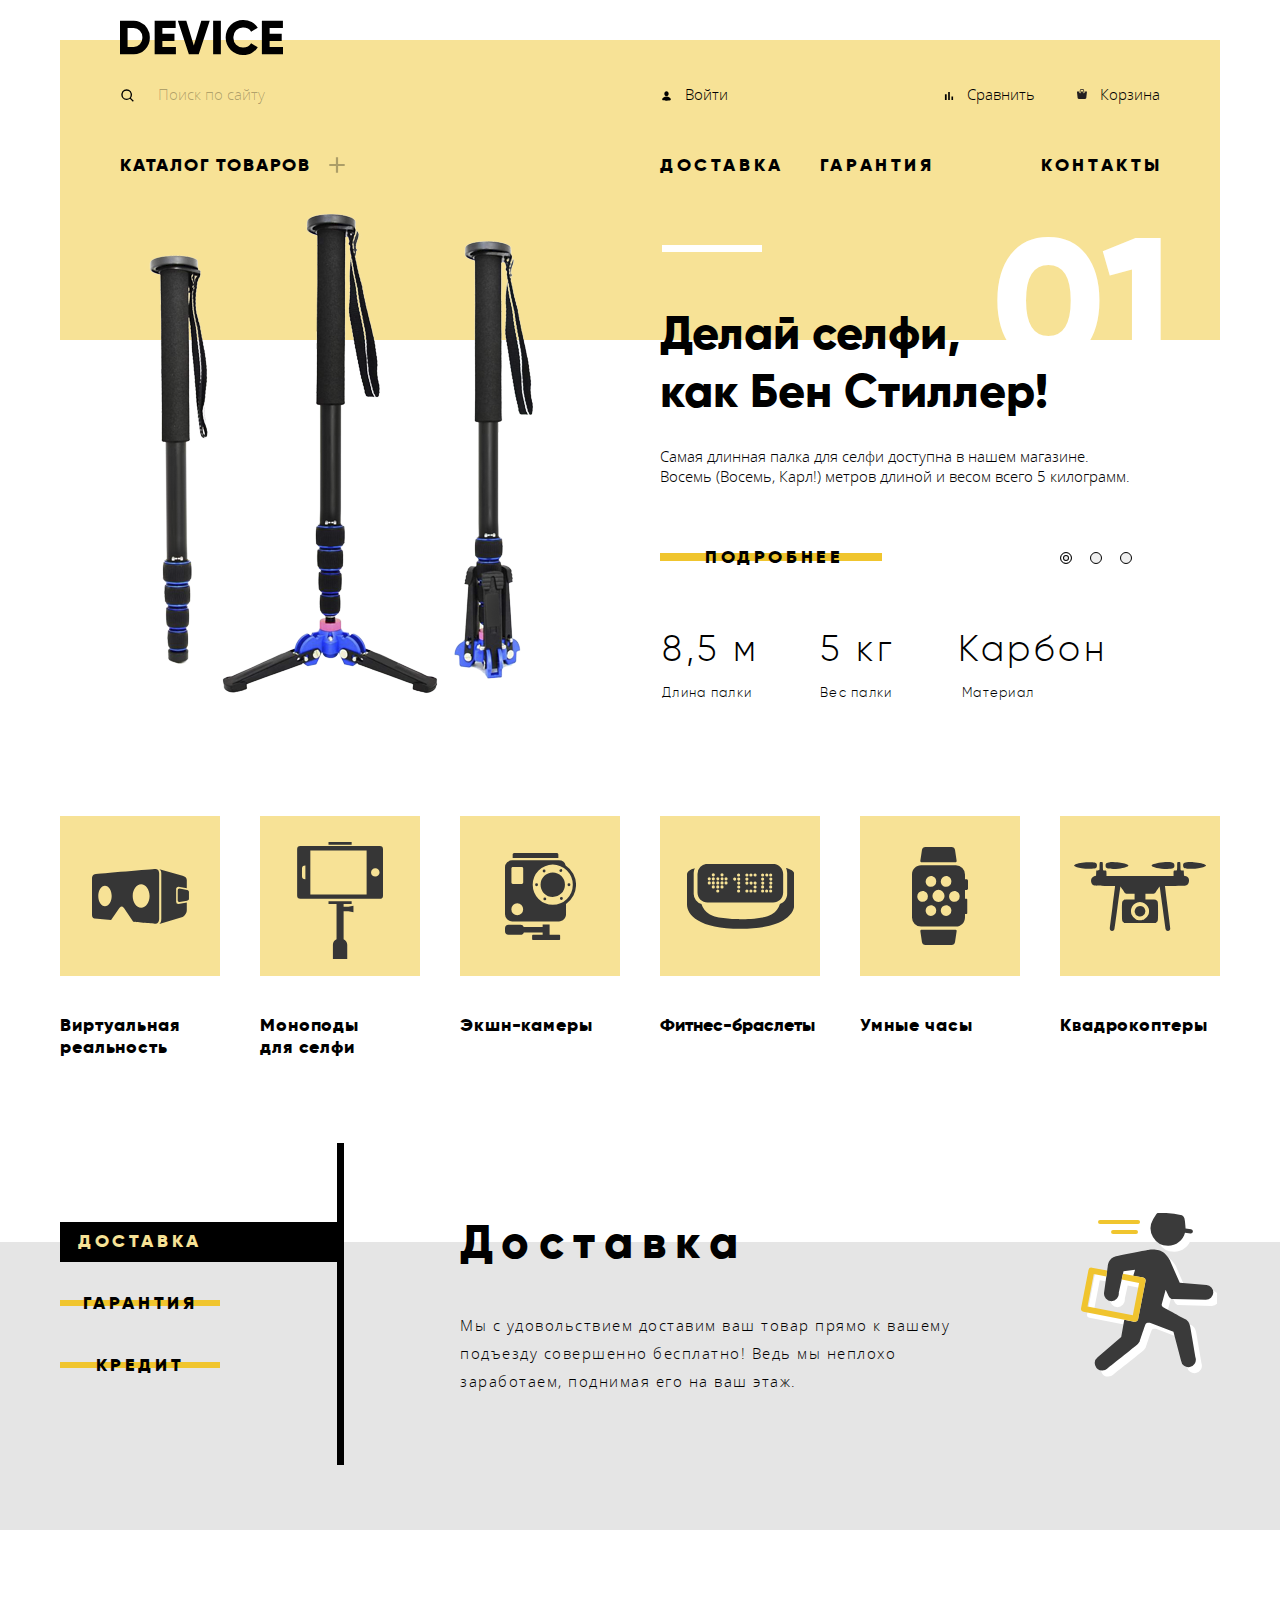
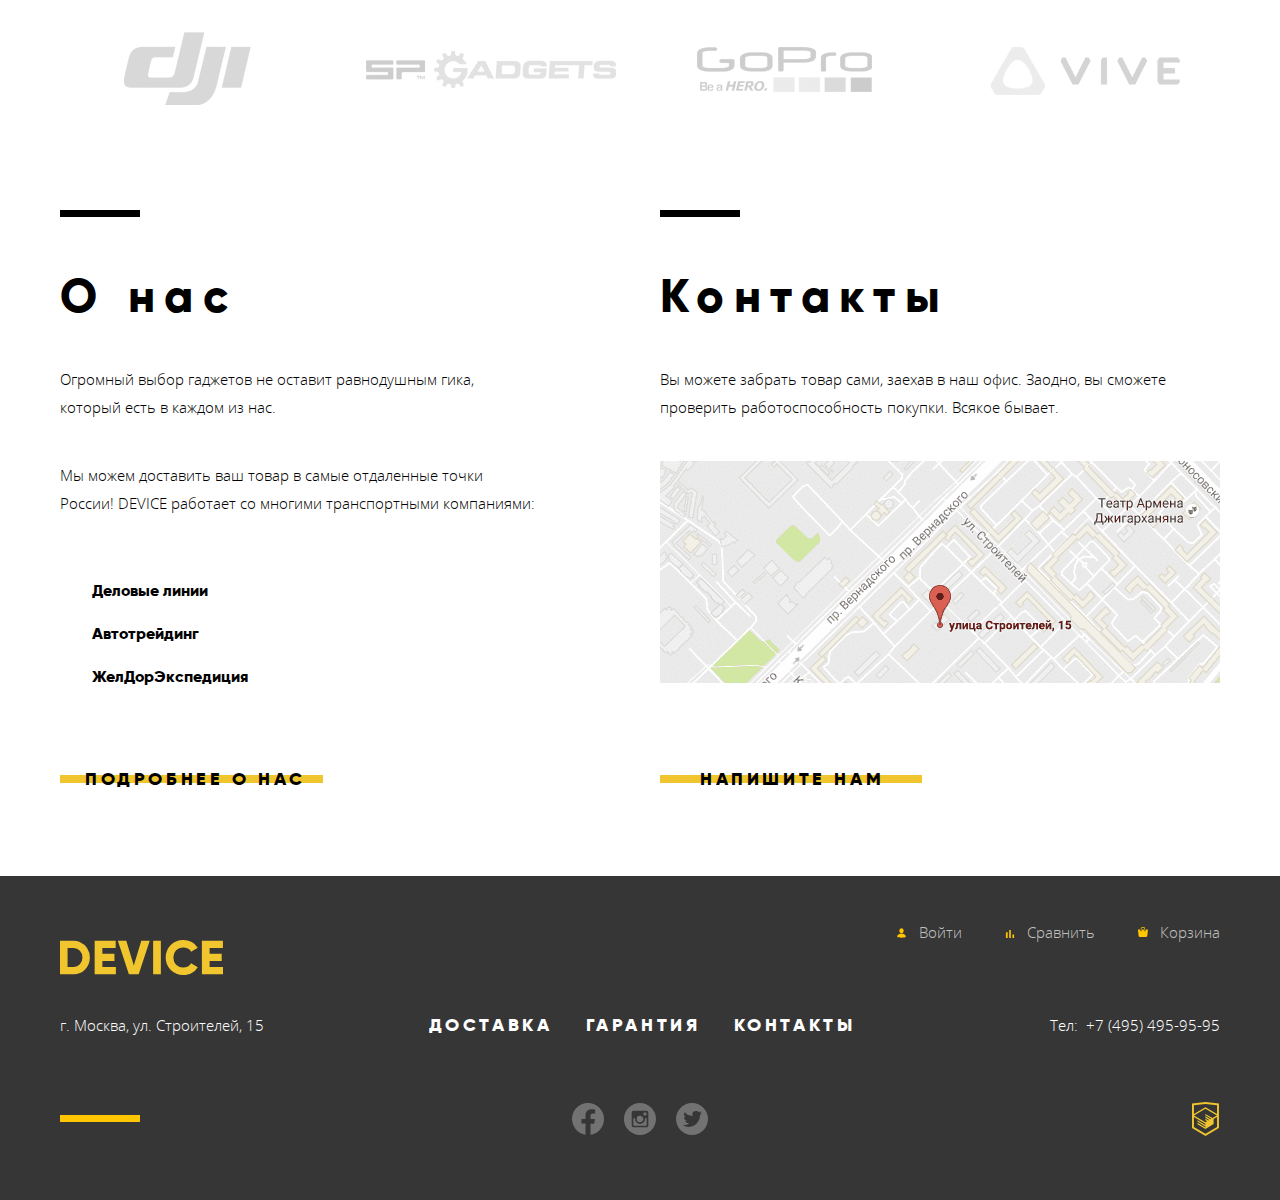
==== commit 17a3af6c: "Подогнала под тз и минимизированла файлы" ====
--- a/index.html
+++ b/index.html
@@ -5,11 +5,11 @@
   <meta charset="utf-8">
   <title>HTML Academy: Девайс</title>
   <link href="css/normalize.css" rel="stylesheet" />
-  <link href="css/style.css" rel="stylesheet" />
+  <link href="css/style-min.css" rel="stylesheet" />
 </head>
 
 <body class="page-body">
-  <header>
+  <header class="size">
     <a class="logo" href="">
       <svg width="163" height="35">
         <g clip-path="url(#clip0)">
@@ -164,7 +164,7 @@
             </div>
 
           </article>
-        </li>        
+        </li>
       </ul>
       <ul class="promo-sliders">
         <li>
@@ -178,7 +178,7 @@
         </li>
       </ul>
     </section>
-    <section class="best">
+    <section class="best size">
       <h2 class="visually-hidden">Лучшие товары</h2>
       <ul class="best-items">
         <li class="best-item">
@@ -198,7 +198,7 @@
           </a>
         </li>
         <li class="best-item">
-          <a class="svg-box svg-box-down" tabindex="0">
+          <a class="svg-box svg-box-down" href="catalog.html" tabindex="0">
             <svg width="86" height="117">
               <g clip-path="url(#clip0)" fill="#363636">
                 <path
@@ -214,7 +214,7 @@
           </a>
         </li>
         <li class="best-item">
-          <a class="svg-box" tabindex="0">
+          <a class="svg-box" href="blank.html" tabindex="0">
             <svg width="71" height="87">
               <g clip-path="url(#clip0)" fill="#363636">
                 <path
@@ -229,7 +229,7 @@
           </a>
         </li>
         <li class="best-item">
-          <a class="svg-box" tabindex="0">
+          <a class="svg-box" href="blank.html" tabindex="0">
             <svg width="107" height="65">
               <g clip-path="url(#clip0)" fill="#363636">
                 <path
@@ -277,41 +277,44 @@
       </ul>
     </section>
     <section class="services">
-      <h2 class="visually-hidden">Сервис</h2>
-      <ul class="services-items">
-        <li class="services-item">
-          <button class="btn btn-delivery services-active" type="button">Доставка</button>
-        </li>
-        <li class="services-item">
-          <button class="btn btn-guarantee" type="button">Гарантия</button>
-        </li>
-        <li class="services-item">
-          <button class="btn btn-credit" type="button">Кредит</button>
-        </li>
-      </ul>
-      <ul class="services-contents">
-        <li class="services-content">
-          <article class="service-delivery">
-            <h3>Доставка</h3>
-            <p class="delivery-content">Мы с удовольствием доставим ваш товар прямо к вашему подъезду совершенно
-              бесплатно! Ведь мы неплохо заработаем, поднимая его на ваш этаж.</p>
-          </article>
-        </li>
-        <li class="services-content">
-          <article class="service-guarantee none">
-            <h3>Гарантия</h3>
-            <p class="guarantee-content">Если из-за возгорания купленного у нас товара у вас сгорит дом — не
-              переживайте, мы выдадим вам новый.<br> Товар, не дом, конечно же.</p>
-          </article>
-        </li>
-        <li class="services-content">
-          <article class="service-credit none">
-            <h3>Кредит</h3>
-            <p class="credit-content">Залезть в долговую яму стало проще! Кредитные консультанты подберут для вас
-              наиболее выгодные<br> условия кредита. Выгодные для нашего банка, разумеется.</p>
-          </article>
-        </li>
-      </ul>
+      <div class="services-box size">
+        <h2 class="visually-hidden">Сервис</h2>
+        <ul class="services-items">
+          <li class="services-item">
+            <button class="btn btn-delivery services-active" type="button">Доставка</button>
+          </li>
+          <li class="services-item">
+            <button class="btn btn-guarantee" type="button">Гарантия</button>
+          </li>
+          <li class="services-item">
+            <button class="btn btn-credit" type="button">Кредит</button>
+          </li>
+        </ul>
+        <ul class="services-contents">
+          <li class="services-content">
+            <article class="service-delivery">
+              <h3>Доставка</h3>
+              <p class="delivery-content">Мы с удовольствием доставим ваш товар прямо к вашему подъезду совершенно
+                бесплатно! Ведь мы неплохо заработаем, поднимая его на ваш этаж.</p>
+            </article>
+          </li>
+          <li class="services-content">
+            <article class="service-guarantee none">
+              <h3>Гарантия</h3>
+              <p class="guarantee-content">Если из-за возгорания купленного у нас товара у вас сгорит дом — не
+                переживайте, мы выдадим вам новый.<br> Товар, не дом, конечно же.</p>
+            </article>
+          </li>
+          <li class="services-content">
+            <article class="service-credit none">
+              <h3>Кредит</h3>
+              <p class="credit-content">Залезть в долговую яму стало проще! Кредитные консультанты подберут для вас
+                наиболее выгодные<br> условия кредита. Выгодные для нашего банка, разумеется.</p>
+            </article>
+          </li>
+        </ul>
+      </div>
+
     </section>
     <section class="producers">
       <h2 class="visually-hidden">Производители</h2>
@@ -338,7 +341,7 @@
         </li>
       </ul>
     </section>
-    <div class="box-info-contacts">
+    <div class="box-info-contacts size">
       <section class="info">
         <h2>О нас</h2>
         <p class="content info-content">Огромный выбор гаджетов не оставит равнодушным гика, который есть в каждом из
@@ -364,70 +367,73 @@
     </div>
   </main>
   <footer>
-    <a class="logo" href="blank.html">
-      <svg width="163" height="35">
-        <g clip-path="url(#clip0)">
-          <path fill-rule="evenodd" clip-rule="evenodd"
-            d="M-.15.7v33.6h13.53a15.72 15.72 0 0011.72-4.82 16.46 16.46 0 004.71-11.98A16.46 16.46 0 0019.75 1.88 15.72 15.72 0 0013.38.7H-.15zm7.73 26.21V8.09h5.8a8.65 8.65 0 016.5 2.57 9.4 9.4 0 012.5 6.84 9.4 9.4 0 01-2.5 6.84 8.64 8.64 0 01-6.5 2.57h-5.8zm34.8-5.95h12.08v-7.3H42.38V8.09h13.29V.7H34.65v33.6H55.9v-7.39H42.38v-5.95zM78.72 34.3L89.74.7H81.3l-7.5 24.72L66.3.7h-8.45l11.02 33.6h9.85zm14.4 0h7.74V.7h-7.73v33.6zm38.62-1.41a15.5 15.5 0 006.04-5.7l-6.67-3.83a7.48 7.48 0 01-3.16 3.02 9.87 9.87 0 01-4.67 1.1 9.6 9.6 0 01-7.17-2.73 9.91 9.91 0 01-2.69-7.25 9.93 9.93 0 012.69-7.25 9.6 9.6 0 017.17-2.74 9.9 9.9 0 014.64 1.08 7.59 7.59 0 013.2 3.05l6.66-3.84a15.87 15.87 0 00-6.09-5.69 17.42 17.42 0 00-8.4-2.08 17.12 17.12 0 00-17.6 17.47 17.12 17.12 0 0017.59 17.47c2.95.03 5.86-.69 8.46-2.08zm17.88-11.93h12.08v-7.3h-12.08V8.09h13.29V.7h-21.03v33.6h21.27v-7.39h-13.53v-5.95z"
-            fill="#F0C52E" />
-        </g>
-        <defs></defs>
-      </svg>
-    </a>
-    <div class="additional-navigation additional-navigation-footer">
-      <a class="login" href="blank.html">Войти</a>
-      <a class="compare" href="blank.html">Сравнить</a>
-      <a class="cart" href="blank.html">Корзина</a>
+    <div class="footer-box size">
+      <a class="logo">
+        <svg width="163" height="35">
+          <g clip-path="url(#clip0)">
+            <path fill-rule="evenodd" clip-rule="evenodd"
+              d="M-.15.7v33.6h13.53a15.72 15.72 0 0011.72-4.82 16.46 16.46 0 004.71-11.98A16.46 16.46 0 0019.75 1.88 15.72 15.72 0 0013.38.7H-.15zm7.73 26.21V8.09h5.8a8.65 8.65 0 016.5 2.57 9.4 9.4 0 012.5 6.84 9.4 9.4 0 01-2.5 6.84 8.64 8.64 0 01-6.5 2.57h-5.8zm34.8-5.95h12.08v-7.3H42.38V8.09h13.29V.7H34.65v33.6H55.9v-7.39H42.38v-5.95zM78.72 34.3L89.74.7H81.3l-7.5 24.72L66.3.7h-8.45l11.02 33.6h9.85zm14.4 0h7.74V.7h-7.73v33.6zm38.62-1.41a15.5 15.5 0 006.04-5.7l-6.67-3.83a7.48 7.48 0 01-3.16 3.02 9.87 9.87 0 01-4.67 1.1 9.6 9.6 0 01-7.17-2.73 9.91 9.91 0 01-2.69-7.25 9.93 9.93 0 012.69-7.25 9.6 9.6 0 017.17-2.74 9.9 9.9 0 014.64 1.08 7.59 7.59 0 013.2 3.05l6.66-3.84a15.87 15.87 0 00-6.09-5.69 17.42 17.42 0 00-8.4-2.08 17.12 17.12 0 00-17.6 17.47 17.12 17.12 0 0017.59 17.47c2.95.03 5.86-.69 8.46-2.08zm17.88-11.93h12.08v-7.3h-12.08V8.09h13.29V.7h-21.03v33.6h21.27v-7.39h-13.53v-5.95z"
+              fill="#F0C52E" />
+          </g>
+          <defs></defs>
+        </svg>
+      </a>
+      <div class="additional-navigation additional-navigation-footer">
+        <a class="login" href="blank.html">Войти</a>
+        <a class="compare" href="blank.html">Сравнить</a>
+        <a class="cart" href="blank.html">Корзина</a>
+      </div>
+      <address>г. Москва, ул. Строителей, 15</address>
+      <p class="contacts-phone">
+        Тел: <a class="phone" href="tel:+74954959595">+7 (495) 495-95-95</a>
+      </p>
+      <nav class="footer-navigation">
+        <ul class="navigation-items">
+          <li class="navigation-item navigation-delivery">
+            <a href="blank.html">доставка</a>
+          </li>
+          <li class="navigation-item navigation-guarantee">
+            <a href="blank.html">гарантия</a>
+          </li>
+          <li class="navigation-item navigation-contacts">
+            <a href="blank.html">контакты</a>
+          </li>
+        </ul>
+      </nav>
+      <ul class="social">
+        <li class="social-item social-fb">
+          <a href="https://www.facebook.com/">
+            <span class="visually-hidden">Facebook</span>
+            <svg width="32" height="32" fill="none" xmlns="http://www.w3.org/2000/svg">
+              <path
+                d="M32 16a16 16 0 10-18.5 15.8V20.62H9.44V16h4.06v-3.53c0-4 2.39-6.22 6.04-6.22 1.75 0 3.58.31 3.58.31v3.94h-2.01c-1.99 0-2.61 1.23-2.61 2.5v3h4.44l-.71 4.63H18.5V31.8A16 16 0 0032 16z"
+                fill="#fff" /></svg>
+          </a>
+        </li>
+        <li class="social-item social-ig">
+          <a href="https://www.instagram.com/">
+            <span class="visually-hidden">Instagram</span>
+            <svg width="32" height="32" fill="none" xmlns="http://www.w3.org/2000/svg">
+              <path
+                d="M21 16a4.9997 4.9997 0 01-5 5 4.9997 4.9997 0 01-5-5c0-.285.03-.5633.0817-.8333H9.3333v6.6616a.838.838 0 00.8384.8384H21.83a.8383.8383 0 00.8367-.8384v-6.6616h-1.7484c.0517.27.0817.5483.0817.8333zm-5 3.3333a3.3336 3.3336 0 003.0799-2.059 3.335 3.335 0 00-.7237-3.6333 3.3332 3.3332 0 00-2.3579-.976A3.3341 3.3341 0 1016 19.3333zM20 12.5h1.9983A.5019.5019 0 0022.5 12v-1.9983a.502.502 0 00-.5017-.5017H20a.5014.5014 0 00-.5017.5017V12c.0017.275.2267.5.5017.5zM16 0a16 16 0 100 31.9999A16 16 0 0016 0zm8.3333 22.4817c0 1.0183-.8333 1.8516-1.8516 1.8516H9.5183c-1.0183 0-1.8516-.8333-1.8516-1.8516V9.5183c0-1.0183.8333-1.8516 1.8516-1.8516h12.9634c1.0183 0 1.8516.8333 1.8516 1.8516v12.9634z"
+                fill="#fff" /></svg>
+          </a>
+        </li>
+        <li class="social-item social-tw">
+          <a href="https://twitter.com">
+            <span class="visually-hidden">Twitter</span>
+            <svg width="32" height="32" fill="none" xmlns="http://www.w3.org/2000/svg">
+              <path
+                d="M16 32a15.7 15.7 0 01-6.22-1.27 16.02 16.02 0 01-5.1-3.4 16.02 16.02 0 01-3.41-5.11A15.7 15.7 0 010 16c0-2.17.42-4.24 1.27-6.22a16.02 16.02 0 013.4-5.1 16.02 16.02 0 015.11-3.41A15.7 15.7 0 0116 0c2.17 0 4.24.42 6.22 1.27 1.98.84 3.68 1.97 5.1 3.4a16.02 16.02 0 013.41 5.11A15.7 15.7 0 0132 16c0 2.17-.42 4.24-1.27 6.22a16.02 16.02 0 01-3.4 5.1 16.02 16.02 0 01-5.11 3.41A15.7 15.7 0 0116 32zm9.4-24c-.12.06-.3.18-.56.34l-.6.41-.58.31-.66.22A3.68 3.68 0 0020.16 8c-2.44 0-3.66 1.02-3.66 3.06v1.85c-3.35-.17-5.93-1.4-7.72-3.7A2.52 2.52 0 008 11c0 1.38.51 2.42 1.53 3.13-.12 0-.3 0-.53.03-.23.02-.41.02-.55 0A1.57 1.57 0 018 14c0 .96.26 1.76.77 2.4a3.53 3.53 0 002.1 1.23c-.2.25-.5.37-.87.37-.33 0-.63-.1-.88-.28 0 .81.4 1.44 1.18 1.89.78.45 1.66.68 2.64.7-.38.57-.92.99-1.64 1.27-.72.28-1.49.42-2.3.42-.3 0-.7-.07-1.2-.22l-.8-.22c.33.67 1.02 1.24 2.05 1.72 1.03.48 2.34.72 3.92.72a10.3 10.3 0 007-2.69A13.08 13.08 0 0024 12c0-.04.13-.13.38-.27.25-.13.54-.31.87-.54.33-.23.58-.47.75-.72-1.13 0-1.88.02-2.25.06.73-.44 1.28-1.28 1.66-2.53z"
+                fill="#fff" /></svg>
+          </a>
+        </li>
+      </ul>
+      <a class="copyright" href="https://htmlacademy.ru/intensive/htmlcss">
+        <span class="visually-hidden">HTML-academy</span>
+      </a>
     </div>
-    <address>г. Москва, ул. Строителей, 15</address>
-    <p class="contacts-phone">
-      Тел: <a class="phone" href="tel:+74954959595">+7 (495) 495-95-95</a>
-    </p>
-    <nav class="footer-navigation">
-      <ul class="navigation-items">
-        <li class="navigation-item navigation-delivery">
-          <a href="blank.html">доставка</a>
-        </li>
-        <li class="navigation-item navigation-guarantee">
-          <a href="blank.html">гарантия</a>
-        </li>
-        <li class="navigation-item navigation-contacts">
-          <a href="blank.html">контакты</a>
-        </li>
-      </ul>
-    </nav>
-    <ul class="social">
-      <li class="social-item social-fb">
-        <a href="https://www.facebook.com/">
-          <span class="visually-hidden">Facebook</span>
-          <svg width="32" height="32" fill="none" xmlns="http://www.w3.org/2000/svg">
-            <path
-              d="M32 16a16 16 0 10-18.5 15.8V20.62H9.44V16h4.06v-3.53c0-4 2.39-6.22 6.04-6.22 1.75 0 3.58.31 3.58.31v3.94h-2.01c-1.99 0-2.61 1.23-2.61 2.5v3h4.44l-.71 4.63H18.5V31.8A16 16 0 0032 16z"
-              fill="#fff" /></svg>
-        </a>
-      </li>
-      <li class="social-item social-ig">
-        <a href="https://www.instagram.com/">
-          <span class="visually-hidden">Instagram</span>
-          <svg width="32" height="32" fill="none" xmlns="http://www.w3.org/2000/svg">
-            <path
-              d="M21 16a4.9997 4.9997 0 01-5 5 4.9997 4.9997 0 01-5-5c0-.285.03-.5633.0817-.8333H9.3333v6.6616a.838.838 0 00.8384.8384H21.83a.8383.8383 0 00.8367-.8384v-6.6616h-1.7484c.0517.27.0817.5483.0817.8333zm-5 3.3333a3.3336 3.3336 0 003.0799-2.059 3.335 3.335 0 00-.7237-3.6333 3.3332 3.3332 0 00-2.3579-.976A3.3341 3.3341 0 1016 19.3333zM20 12.5h1.9983A.5019.5019 0 0022.5 12v-1.9983a.502.502 0 00-.5017-.5017H20a.5014.5014 0 00-.5017.5017V12c.0017.275.2267.5.5017.5zM16 0a16 16 0 100 31.9999A16 16 0 0016 0zm8.3333 22.4817c0 1.0183-.8333 1.8516-1.8516 1.8516H9.5183c-1.0183 0-1.8516-.8333-1.8516-1.8516V9.5183c0-1.0183.8333-1.8516 1.8516-1.8516h12.9634c1.0183 0 1.8516.8333 1.8516 1.8516v12.9634z"
-              fill="#fff" /></svg>
-        </a>
-      </li>
-      <li class="social-item social-tw">
-        <a href="https://twitter.com">
-          <span class="visually-hidden">Twitter</span>
-          <svg width="32" height="32" fill="none" xmlns="http://www.w3.org/2000/svg">
-            <path
-              d="M16 32a15.7 15.7 0 01-6.22-1.27 16.02 16.02 0 01-5.1-3.4 16.02 16.02 0 01-3.41-5.11A15.7 15.7 0 010 16c0-2.17.42-4.24 1.27-6.22a16.02 16.02 0 013.4-5.1 16.02 16.02 0 015.11-3.41A15.7 15.7 0 0116 0c2.17 0 4.24.42 6.22 1.27 1.98.84 3.68 1.97 5.1 3.4a16.02 16.02 0 013.41 5.11A15.7 15.7 0 0132 16c0 2.17-.42 4.24-1.27 6.22a16.02 16.02 0 01-3.4 5.1 16.02 16.02 0 01-5.11 3.41A15.7 15.7 0 0116 32zm9.4-24c-.12.06-.3.18-.56.34l-.6.41-.58.31-.66.22A3.68 3.68 0 0020.16 8c-2.44 0-3.66 1.02-3.66 3.06v1.85c-3.35-.17-5.93-1.4-7.72-3.7A2.52 2.52 0 008 11c0 1.38.51 2.42 1.53 3.13-.12 0-.3 0-.53.03-.23.02-.41.02-.55 0A1.57 1.57 0 018 14c0 .96.26 1.76.77 2.4a3.53 3.53 0 002.1 1.23c-.2.25-.5.37-.87.37-.33 0-.63-.1-.88-.28 0 .81.4 1.44 1.18 1.89.78.45 1.66.68 2.64.7-.38.57-.92.99-1.64 1.27-.72.28-1.49.42-2.3.42-.3 0-.7-.07-1.2-.22l-.8-.22c.33.67 1.02 1.24 2.05 1.72 1.03.48 2.34.72 3.92.72a10.3 10.3 0 007-2.69A13.08 13.08 0 0024 12c0-.04.13-.13.38-.27.25-.13.54-.31.87-.54.33-.23.58-.47.75-.72-1.13 0-1.88.02-2.25.06.73-.44 1.28-1.28 1.66-2.53z"
-              fill="#fff" /></svg>
-        </a>
-      </li>
-    </ul>
-    <a class="copyright" href="https://htmlacademy.ru/intensive/htmlcss">
-      <span class="visually-hidden">HTML-academy</span>
-    </a>
+
   </footer>
   <div class="write-us none">
     <button type="button" class="close write-us-close" aria-label="Закрыть форму"></button>
@@ -435,8 +441,7 @@
       <div class="name-email-box">
         <label class="label-write" for="name">
           Ваше имя:<br>
-          <input class="input-write" type="text" id="name" aria-label="Впишите ваше име"
-            placeholder="Имя Фамилия">
+          <input class="input-write" type="text" id="name" aria-label="Впишите ваше име" placeholder="Имя Фамилия">
         </label>
         <label class="label-write" for="e-mail">
           Ваш e-mail:<br>
@@ -457,7 +462,7 @@
       tabindex="0">
     </iframe>
   </div>
-  <script src="js/script.js"></script>
+  <script src="js/script-min.js"></script>
 </body>
 
 </html>
--- a/css/style-min.css
+++ b/css/style-min.css
@@ -0,0 +1 @@
+@-webkit-keyframes shake{0%,to{transform:translateX(0)}10%,30%,50%,70%,90%{transform:translateX(-10px)}20%,40%,60%,80%{transform:translateX(10px)}}@keyframes shake{0%,to{transform:translateX(0)}10%,30%,50%,70%,90%{transform:translateX(-10px)}20%,40%,60%,80%{transform:translateX(10px)}}@font-face{font-family:"Open Sans";src:url(../fonts/opensanslight.woff2) format("woff2"),url(../fonts/opensanslight.woff) format("woff");font-weight:300;font-style:normal}@font-face{font-family:"Open Sans";src:url(../fonts/opensans.woff2) format("woff2"),url(../fonts/opensans.woff) format("woff");font-weight:700;font-style:normal}@font-face{font-family:"Gilroy";src:url(../fonts/gilroylight.woff2) format("woff2"),url(../fonts/gilroylight.woff) format("woff");font-weight:300;font-style:normal}@font-face{font-family:"Gilroy";src:url(../fonts/gilroyextrabold.woff2) format("woff2"),url(../fonts/gilroyextrabold.woff) format("woff");font-weight:800;font-style:normal}:root{--basic-black: #000000;--basic-black-transp: rgba(0, 0, 0, 0.3);--basic-black-transp-max: rgba(0, 0, 0, 0.8);--basic-black-transp-min: rgba(0, 0, 0, 0.6);--basic-black-transp-max: rgba(0, 0, 0, 0.1);--basic-white: #ffffff;--basic-white-transp: rgba(255, 255, 255, 0.3);--basic-white-transp-max: rgba(255, 255, 255, 0.7);--special-yellow-one: #f0c52e;--special-yellow-two: #f0c42e;--special-yellow-light: #f7e296;--special-yellow-dark: #ffc600;--basic-grey-light: #e5e5e5;--basic-dark-light: #363636;--basic-dark: #3a3a3a;--basic-dark-dark: #231f20;--dark-hover-grey: #d9d9d9;--input-grey: #f2f2f2;--close: rgba(247, 226, 150, 0.5);--close-light: rgba(247, 226, 150, 1);--back-grey: #dcdcdc;--for-hover: rgba(238, 238, 238, 0.7);--page-background: #ebebeb;--hover-background: #eaeaea;--error: #f6dada;--box-shadow: rgba(0, 0, 0, 0.18);--special-green: #91c92f;--scale: rgba(0, 0, 0, 0.2)}body{margin:auto;font-family:"Open Sans",sans-serif;font-size:15px;line-height:28px;font-weight:300}img{max-width:100%}a{text-decoration:none;color:inherit}.visually-hidden{position:absolute;height:1px;width:1px;overflow:hidden;clip:rect(1px 1px 1px 1px);clip:rect(1px,1px,1px,1px);white-space:nowrap}.btn{background-image:linear-gradient(transparent 37%,var(--special-yellow-one) 37%,var(--special-yellow-one) 63%,transparent 63%)}.size{width:1160px;margin-left:auto;margin-right:auto}.size-min{width:832px;margin-right:calc((100vw - 1160px)/2)}.page{height:100%}.page-body{min-height:100%;display:grid;grid-template-rows:-webkit-min-content 1fr -webkit-min-content;grid-template-rows:min-content 1fr min-content;align-content:start}header{position:relative;margin:40px auto -130px;background-color:var(--special-yellow-light)}header .logo{position:absolute;margin-left:60px;margin-top:-20px}.user-navigation{display:flex;flex-wrap:wrap;width:1040px;margin:44px auto auto}.header-navigation{width:1046px;margin:auto}.search{margin-right:auto;margin-left:0;line-height:20px;color:var(--basic-black-transp)}.search button,.search input{padding:0;border:0;background-color:inherit}.search button{display:inline-block;vertical-align:bottom;margin:0 18px 0 0;width:16px;height:16px}.search input{margin:0;font-family:"Open Sans",sans-serif;font-size:15px;line-height:20px;font-weight:300;color:var(--basic-black)}.search input::-webkit-input-placeholder{color:var(--basic-black-transp)}.search input::-moz-placeholder{color:var(--basic-black-transp)}.search input::placeholder{color:var(--basic-black-transp)}header .additional-navigation{position:relative;display:flex;flex-wrap:wrap;width:500px;line-height:20px}.additional-navigation .login,header .compare{position:relative;margin-left:25px}header .login-in::before,header .login::before{background-image:url(../img/icon_user.svg)}header .compare{margin-left:auto}header .compare::before{background-image:url(../img/icon_chart.svg)}.additional-navigation-footer a,header .basket{position:relative;margin-left:65px}header .compare::before,header .login::before{content:" ";position:absolute;width:13px;height:13px;left:-25px;top:5px}header .basket::before,header .login-in::before{content:" ";position:absolute;top:5px}header .login-in::before{width:13px;height:13px;left:-25px}header .basket::before{width:10px;height:10px;left:-23px;background-image:url(../img/icon_cart.svg)}.navigation-items{display:flex;flex-wrap:wrap;list-style:none;margin:0;padding:0}header .navigation-item{margin-top:50px;font-family:"Gilroy",sans-serif;font-size:18px;line-height:22px;font-weight:800;letter-spacing:.2em;text-transform:uppercase}header .navigation-item:nth-child(2){margin-left:315px}.catalog-items{position:relative;z-index:-10;display:grid;grid-template-columns:240px 186px 1fr;grid-template-areas:"vr sb q" "mp sw ." "ac . .";box-sizing:border-box;margin:0 0 0 -60px;padding:14px 0 42px 60px;list-style:none;background-color:var(--special-yellow-light)}.q,.sb,.vr{-ms-grid-row:1;-ms-grid-column:1;grid-area:vr}.q,.sb{-ms-grid-column:2;grid-area:sb}.q{-ms-grid-column:3;grid-area:q}.mp,.sw{-ms-grid-row:2;-ms-grid-column:1;grid-area:mp}.sw{-ms-grid-column:2;grid-area:sw}.ac{-ms-grid-row:3;-ms-grid-column:1;grid-area:ac}.catalog-add{position:relative}.catalog-add::after{content:" ";position:absolute;width:22px;height:22px;right:-37px;background-image:url(../img/icon_plus.svg)}.navigation-catalog:focus .catalog-items,.navigation-catalog:hover .catalog-items{z-index:10}.catalog-item{margin-top:16px;font-family:"Open Sans",sans-serif;font-size:15px;line-height:20px;font-weight:300;letter-spacing:0;text-transform:none}.navigation-items .navigation-catalog{width:225px;margin-left:3px;letter-spacing:.1em}header .navigation-guarantee{margin-left:36px}header .navigation-contacts{margin-left:auto}.promo{position:relative;z-index:5;width:1040px;margin:auto}.promo-article{position:relative;display:grid;grid-template-columns:50% 50%;min-height:512px}.number,.tagline{margin:0;font-family:"Gilroy",sans-serif;font-weight:800}.tagline{padding-top:94px;padding-left:20px;padding-right:0;font-size:47px;line-height:58px}.number{position:absolute;z-index:-10;top:-18px;right:-13px;padding:0;font-size:179px;line-height:219px;text-transform:uppercase;color:var(--basic-white)}.number::before{content:" ";position:absolute;width:100px;height:7px;top:53px;left:-330px;background-color:var(--basic-white)}.promo-img{margin-left:29px}.promo-content{margin:0;width:472px;min-height:90px;padding-top:26px;padding-left:20px;line-height:20px}.promo-items{margin:0;padding:0;list-style:none}.promo-box,.promo-sliders{display:flex;flex-wrap:wrap}.promo-box{padding-top:5px;font-family:"Gilroy",sans-serif;font-size:18px;line-height:22px;font-weight:800;letter-spacing:.2em;text-transform:uppercase}.promo-sliders{position:absolute;right:0;top:317px;margin-left:auto;margin-right:28px;list-style:none}.promo-slider{width:12px;height:12px;padding:0;margin:10px 0 0 18px;border:1px solid var(--basic-black);border-radius:50%;cursor:pointer}.promo-slider-active{box-shadow:inset 0 0 0 2px var(--basic-white),inset 0 0 0 3px var(--basic-black)}.promo-box .btn{display:inline-block;vertical-align:center;margin:0 0 0 20px;padding:5px 39px 5px 45px}.parameters-items{padding-top:46px}.parameters-items td{margin:0;padding:7px 0 0 20px;vertical-align:bottom}.td-value{min-width:136px;margin:0;padding:0;font-family:"Gilroy",sans-serif;font-size:36px;line-height:42px;font-weight:300;letter-spacing:.1em}.parameters-items .td-value:nth-child(3){padding-left:0}.parameters-items .td-value:only-child{padding-left:20px}.parameters-items .td-parameter{padding-top:13px;font-family:"Gilroy",sans-serif;font-size:13px;line-height:15px;font-weight:300;letter-spacing:.1em}.parameters-items .td-parameter:last-child{padding-left:4px}.smart-band .promo-img{padding-top:27px;padding-left:27px}.smart-band .number{right:-5px}.quadcopter .promo-img{max-width:526px;padding-top:84px;margin-left:-30px}.quadcopter .number{right:-5px;top:-15px}.quadcopter .number::before{top:50px;left:-300px}.best{margin:auto;padding-top:94px}.best-items{margin:0;padding:0;display:flex;flex-wrap:wrap;list-style:none}.best-item{width:160px}.best-item:not(:last-child){margin-right:40px}.svg-box{display:flex;flex-wrap:wrap;align-items:center;justify-content:center;width:160px;height:160px;margin-bottom:38px;background-color:var(--special-yellow-light)}.svg-box-down{align-items:flex-start;box-sizing:border-box;padding-top:26px}.best-item h3{margin:0;padding:0;font-family:"Gilroy",sans-serif;font-size:18px;line-height:22px;font-weight:800;letter-spacing:.05em}.best-item .not-ls{letter-spacing:0}.services{background-image:linear-gradient(transparent 39%,var(--basic-grey-light) 39%,var(--basic-grey-light) 100%)}.services-box{display:flex;flex-wrap:wrap;flex-direction:row;box-sizing:border-box;min-height:472px;padding-top:135px;padding-bottom:105px}.services-items{position:relative;width:284px;margin:0;padding:0;list-style:none}.services-items::after{content:" ";position:absolute;top:-50px;right:0;width:7px;height:139%;background-color:var(--basic-black)}.services-item{padding-top:34px}.services-content h3,.services-item .btn{font-family:"Gilroy",sans-serif;font-weight:800;letter-spacing:.2em}.services-item .btn{display:inline-block;width:160px;border:0;font-size:18px;line-height:22px;text-transform:uppercase;background-color:transparent}.services-item .services-active{position:relative;z-index:1;background-image:none;color:var(--special-yellow-light);outline:0}.services-active::before,.services-item:active .btn::before{content:" ";position:absolute;z-index:-1;top:-7px;left:0;width:277px;height:40px;background-color:var(--basic-black)}.services-contents{margin:0;padding:0;list-style:none}.services-content{position:relative;width:495px;margin-top:20px;margin-left:116px;font-size:15px;line-height:28px;font-weight:300;letter-spacing:.1em}.services-content h3{margin:0 0 40px;padding:0 10px 0 0;font-size:47px;line-height:58px}.service-delivery::after{content:"";position:absolute;top:0;right:-262px;width:136px;height:164px;background-image:url(../img/delivery.svg)}.service-guarantee{width:570px;line-height:30px}.service-credit::after,.service-guarantee::after{content:"";position:absolute;top:-18px;right:-280px;width:171px;height:195px;background-image:url(../img/warranty.svg)}.service-credit{width:550px}.service-credit::after{top:-23px;right:-257px;width:156px;height:188px;background-image:url(../img/credit.svg)}.producers-items{display:flex;flex-wrap:wrap;margin:90px 0 0;padding:0;list-style:none}.producers-item{margin-right:40px}.producers-logo{display:inline-block;width:260px;height:100px}.dji{background-image:url(../img/logo-1.png)}.sp-gadgets{background-image:url(../img/logo-2.png)}.gopro{background-image:url(../img/logo-3.png)}.vive{background-image:url(../img/logo-4.png)}.producers-item:first-child{margin-left:auto}.producers-item:last-child{margin-right:auto}.box-info-contacts{display:grid;grid-template-columns:50% 50%;gap:20px;margin:auto auto 5px;padding-top:100px}.box-info-contacts h2{position:relative;margin:0;padding:39px 0 40px;font-size:47px;line-height:58px}.box-info-contacts h2::before{content:"";position:absolute;top:-18px;width:80px;height:7px;background-color:var(--basic-black)}.box-info-contacts .content{margin:0;padding:0 0 40px}.box-info-contacts .btn,.box-info-contacts h2{font-family:"Gilroy",sans-serif;font-weight:800;letter-spacing:.2em}.box-info-contacts .btn{display:inline-block;margin-top:72px;padding:5px 17px 5px 25px;font-size:18px;line-height:22px;text-transform:uppercase}.info{padding-right:105px}.transport-items{margin:0;padding:20px 0 0 32px;list-style:none}.transport-item{font-family:"Gilroy",sans-serif;font-size:16px;line-height:28px;font-weight:800}.transport-item:not(:last-child){padding-bottom:15px}.contacts .btn{padding:5px 38px 5px 40px}footer{background-color:var(--basic-dark-light);margin-top:76px}.footer-box{display:grid;grid-template-areas:"fl anf anf" "ad fn cp" ". soc cr";grid-template-columns:352px 460px 1fr;padding:42px 0 57px;color:var(--basic-white)}.footer-login .footer-box{padding-right:3px}footer .logo{-ms-grid-row:1;-ms-grid-column:1;grid-area:fl;margin-top:22px;margin-bottom:25px}.additional-navigation-footer{-ms-grid-row:1;-ms-grid-column:2;-ms-grid-column-span:2;grid-area:anf;display:flex;flex-wrap:wrap;justify-content:flex-end;padding-left:22px;color:var(--basic-white-transp-max)}.additional-navigation-footer .compare::before,.additional-navigation-footer .login-in::before,.additional-navigation-footer .login::before{content:"";position:absolute;top:8px;left:-24px;width:13px;height:14px;background-image:url(../img/icon_user_f.svg)}.additional-navigation-footer .compare::before{top:9px;width:14px;background-image:url(../img/icon_chart_f.svg)}.additional-navigation-footer .cart::before{content:"";position:absolute;top:9px;left:-22px;width:10px;height:10px;background-image:url(../img/icon_cart_f.svg)}address{-ms-grid-row:2;-ms-grid-column:1;position:relative;grid-area:ad;margin-top:7px;font-style:normal;line-height:20px}address::after{content:"";position:absolute;top:100px;left:0;width:80px;height:7px;background-color:var(--special-yellow-dark)}.footer-navigation{-ms-grid-row:2;-ms-grid-column:2;grid-area:fn;margin-top:6px}.footer-navigation .navigation-items{display:flex;flex-wrap:wrap;justify-content:space-around;align-items:flex-start;margin:0;padding:0;font-family:"Gilroy",sans-serif;font-size:18px;line-height:22px;font-weight:800;letter-spacing:.2em;text-transform:uppercase}.contacts-phone{-ms-grid-row:2;-ms-grid-column:3;grid-area:cp;margin:0;padding:3px 0 0;text-align:end}.contacts-phone .phone{margin-left:4px}.social{-ms-grid-row:3;-ms-grid-column:2;grid-area:soc;display:flex;flex-wrap:wrap;margin:64px auto 0;padding:0;list-style:none}.social-item a{display:inline-block;width:32px;height:32px;margin-right:12px;margin-left:8px}.social-item svg{fill-opacity:.3}.copyright{-ms-grid-row:3;-ms-grid-column:3;grid-area:cr;width:30px;height:34px;margin:auto -2px 7px auto;background-image:url(../img/logo-html.svg);background-repeat:no-repeat}.footer-other{margin-top:auto}.close,.map iframe{background-repeat:no-repeat}.close{position:absolute;width:55px;height:55px;top:20px;right:20px;background-image:url(../img/clouse.svg);background-position:center center;background-color:var(--close);border-radius:50%;border:0}.write-us{position:fixed;z-index:10;box-sizing:border-box;top:0;bottom:0;left:0;right:0;margin:auto;width:960px;height:550px;padding:92px 100px 66px;background-color:var(--basic-white);box-shadow:0 10px 16px rgba(0,0,0,.15)}.name-email-box{display:grid;grid-template-columns:360px 360px;gap:40px;margin-bottom:31px}.write-us .btn,.write-us label{font-family:"Gilroy",sans-serif;font-size:18px;line-height:22px;font-weight:800}.write-us .btn{margin:45px 0 0;padding:3px 35px;border:0;text-transform:uppercase;background-image:linear-gradient(var(--basic-white) 37%,var(--special-yellow-light) 37%,var(--special-yellow-light) 63%,var(--basic-white) 63%);cursor:pointer;letter-spacing:.2em}.mail-content{display:block}.textarea-write,.write-us input{display:inline-block;box-sizing:border-box;width:100%;padding:17px 20px 15px;margin:10px 0 0;border:0;font-family:"Open Sans",sans-serif;font-size:14px;line-height:19px;letter-spacing:0;background-color:var(--input-grey)}.write-us-error{-webkit-animation-name:shake;animation-name:shake;-webkit-animation-duration:.6s;animation-duration:.6s}.catalog-h1,.map{box-sizing:border-box}.map{position:fixed;z-index:10;top:0;bottom:0;left:0;right:0;margin:auto;width:994px;height:593px}.map iframe{background-image:url(../img/map_popup.png)}header .login-in{position:relative;margin-left:24px;margin-right:22px}.login-in::before{width:13px;height:14px;left:-24px;top:5px}header .logout{color:var(--basic-black-transp)}.catalog-h1{position:relative;z-index:5;margin:0 auto;padding:60px 50px 17px 60px;font-family:"Gilroy",sans-serif;font-size:47px;line-height:58px;font-weight:800;background-image:linear-gradient(var(--special-yellow-light) 12%,var(--basic-white) 12%,var(--basic-white) 100%)}.main-navigation{width:1120px;margin:auto;font-family:"Open Sans",sans-serif;font-size:14px;line-height:19px;font-weight:300;color:var(--basic-black-transp)}.breadcrumbs{display:flex;flex-wrap:wrap;list-style:none}.breadcrumbs-item:not(:last-child){position:relative;margin-right:41px}.breadcrumbs-item:not(:last-child)::after{content:"";position:absolute;top:5px;right:-24px;width:10px;height:10px;background-image:url(../img/icon_arrow_nav.svg);background-position:center center;background-repeat:no-repeat}.breadcrumbs-item:nth-child(2)::after{right:-27px}.catalog-box{display:grid;grid-template-areas:"sc sr" "sc r" "sc p";grid-template-columns:calc(((100vw - 1160px)/2) + 324px) 1fr;margin-top:49px}.search-catalog-box{box-sizing:border-box;width:268px;margin-left:calc((100vw - 1160px)/2);margin-right:0;padding-left:56px}.search-catalog{-ms-grid-row:1;-ms-grid-row-span:3;-ms-grid-column:1;grid-area:sc;background-image:linear-gradient(var(--back-grey) 70px,var(--basic-grey-light) 70px,var(--basic-grey-light) 100%)}.search-catalog h2{margin:25px 0 112px;padding:0;font-size:16px;line-height:20px;letter-spacing:.1em;text-transform:uppercase}.filter legend,.search-catalog .btn,.search-catalog h2{font-family:"Gilroy",sans-serif;font-weight:800}.search-catalog .btn{font-size:18px;line-height:22px;letter-spacing:.2em;text-transform:uppercase}.filter{position:relative;margin:0 0 54px;padding:0;border:0}.filter legend::before{position:absolute;content:"";width:200px;height:2px;top:-16px;background-color:var(--basic-dark-dark)}.filter legend{font-size:14px;line-height:17px;letter-spacing:.1em}.price-controls{display:flex;flex-wrap:wrap;margin-top:57px}.price-center,.price-center input{font-family:"Gilroy",sans-serif;font-size:14px;line-height:16px;font-weight:300}.price-center input{display:inline-block;width:80px;margin:0;padding:0;border:0;background-color:transparent}.bluetooth-item,.color-item{margin-left:26px;font-size:14px;line-height:19px}.bluetooth-item{margin-left:24px}.bluetooth-items,.color-items{margin:33px 0 0;padding:0;list-style:none}.bluetooth-item:not(:last-child),.color-item:not(:last-child){margin-bottom:20px}.filter-bluetooth{margin-bottom:50px}.search-catalog .btn{display:inline-block;padding:3px 43px 3px 37px;border:0;background-image:linear-gradient(var(--basic-grey-light) 37%,var(--special-yellow-one) 37%,var(--special-yellow-one) 63%,var(--basic-grey-light) 63%)}.sorting-rating-box{-ms-grid-row:1;-ms-grid-column:2;grid-area:sr;background-color:var(--basic-grey-light)}.sorting-rating{box-sizing:border-box;display:flex;flex-wrap:wrap;padding:25px 0 25px 72px}.sorting-rating h2{margin:0 67px 0 0;padding:0;font-family:"Gilroy",sans-serif;font-size:16px;line-height:20px;font-weight:800;letter-spacing:.1em;text-transform:uppercase}.sorting-list{position:relative;display:flex;flex-wrap:wrap;margin:0;padding:0;list-style:none}.sorting-item button{color:var(--basic-black-transp);border:0;background:0 0}.sorting-item .active{color:var(--basic-black)}.sorting-option{margin-right:18px;font-size:14px;line-height:19px}.sorting-down{position:absolute;right:-217px;top:-5px}.new::after,.results .price,.sorting-up{position:absolute;right:-250px;top:-5px}.not-active svg{fill:var(--basic-black-transp)}.results{-ms-grid-row:2;-ms-grid-column:2;grid-area:r}.results h3{display:inline-block;margin:0;padding:30px 80px 31px 0;font-family:"Gilroy","Arial",sans-serif;font-size:18px;line-height:22px;font-weight:800;letter-spacing:.05em}.results-items{display:grid;grid-template-columns:50% 50%;-moz-column-gap:40px;column-gap:40px;row-gap:18px;margin:0;padding:69px 40px 9px 72px;list-style:none}.title-box{position:relative}.results .price{width:85px;top:32px;right:-5px;text-align:center;font-family:"Gilroy",sans-serif;font-size:16px;line-height:18px;font-weight:300;letter-spacing:.05em}.title-box-sm .price{top:33px;right:2px}.title-box-ss .price{top:35px;right:-2px}.results-item img{position:relative;z-index:10}.hover-box{z-index:-10;box-sizing:border-box;width:300px;height:380px;margin:-388px auto auto;padding-top:180px;font-size:13px;line-height:18px;letter-spacing:.1em;background-color:var(--for-hover)}.hover-box .add,.hover-box .btn-box{display:block;margin-bottom:22px;text-align:center}.btn-box a{box-sizing:border-box;padding:3px 37px}.hover-box .btn{font-family:"Gilroy",sans-serif;font-size:18px;line-height:22px;font-weight:800;letter-spacing:.2em;text-transform:uppercase}.hover-box,.new{position:relative}.new::after{content:"";z-index:15;top:29px;right:29px;width:62px;height:62px;background-image:url(../img/new.svg);background-repeat:no-repeat}.for-hover:hover .hover-box{z-index:10}.pages{-ms-grid-row:3;-ms-grid-column:2;grid-area:p;display:flex;flex-wrap:wrap;justify-content:space-between;width:760px;margin-left:72px;margin-right:auto;margin-bottom:78px;font-family:"Gilroy",sans-serif;font-size:16px;line-height:22px;font-weight:800;letter-spacing:.1em;text-transform:uppercase;background-color:var(--page-background)}.back-forward{display:inline-block;padding:24px 28px 24px 30px}.pages-items{display:flex;flex-wrap:wrap;justify-content:space-between;margin:0 0 0 8px;padding:0;list-style:none}.pages-item{padding:23px 15px;color:var(--basic-black-transp)}.pages-item .active{color:var(--basic-black)}.footer-login{margin-top:0}.additional-navigation-footer .logout{margin-left:23px}:focus{outline:2px solid var(--basic-black)}.logo svg:focus,.logo svg:hover,footer a:focus,footer a:hover,header a:focus,header a:hover{opacity:.6}.best-link:active h3,.logo svg:active,.svg-box:active svg,footer a:active,header a:active{opacity:.3}.search:hover input::-webkit-input-placeholder{color:var(--basic-black-transp-min)}.search:hover input::-moz-placeholder{color:var(--basic-black-transp-min)}.search:hover input::placeholder{color:var(--basic-black-transp-min)}.btn:focus,.btn:hover{background-color:var(--special-yellow-one)}.write-us .btn:focus,.write-us .btn:hover{background-color:var(--special-yellow-light);background-image:none}.btn:active{color:var(--basic-black-transp);background-color:var(--special-yellow-light);background-image:none}.svg-box:focus,.svg-box:hover{background-color:var(--special-yellow-one)}.services-item .btn:active{position:relative;z-index:1;background-image:none;color:var(--special-yellow-light);outline:0}.dji:focus,.dji:hover{background-image:url(../img/logo-color-1.png)}.sp-gadgets:focus,.sp-gadgets:hover{background-image:url(../img/logo-color-2.png)}.gopro:focus,.gopro:hover{background-image:url(../img/logo-color-3.png)}.vive:focus,.vive:hover{background-image:url(../img/logo-color-4.png)}.close:focus,.close:hover{background-color:var(--special-yellow-two)}.close:active{opacity:.5}.input-write:hover,.textarea-write:hover{background-color:var(--hover-background)}.input-write:focus,.textarea-write:focus{background-color:var(--basic-white);outline:2px solid var(--special-yellow-light)}.write-us-form .input-error{background-color:var(--error);border:0}.social-item a:active,.social-item a:focus,.social-item a:hover{opacity:1}.social-item svg:focus,.social-item svg:hover,.up-down:focus,.up-down:hover{fill-opacity:.4}.social-item svg:active{fill-opacity:.1}.add:focus,.add:hover,.breadcrumbs-item a:focus,.breadcrumbs-item a:hover,.sorting-item .not-active:focus,.sorting-item .not-active:hover{color:var(--basic-black-transp-min)}.add:active,.breadcrumbs-item a:active{color:var(--basic-black-transp-max)}.sorting-item .not-active:active{color:var(--basic-black)}.up-down:active svg{fill:var(--basic-black)}.back-forward:focus,.back-forward:hover{background-color:var(--dark-hover-grey)}.back-forward:active{color:var(--basic-black-transp)}.check-input,.radio-input{position:absolute;appearance:none;-webkit-appearance:none;-moz-appearance:none}.filter .check-input:focus,.filter .radio-input:focus{outline:0}.check{position:relative;margin-left:17px}.check-box::before{content:"";position:absolute;box-sizing:border-box;top:-3px;left:-43px;width:24px;height:24px;border:2px solid var(--basic-black);border-radius:2px;cursor:pointer}.check-input:checked+.check-box::after{content:"";position:absolute;width:5px;height:10px;top:2px;left:-34px;border:2px solid var(--basic-black);border-left:none;border-top:none;transform:rotate(45deg);cursor:pointer}.check-radio::before{content:"";position:absolute;box-sizing:border-box;top:-3px;left:-41px;width:24px;height:24px;border:2px solid var(--basic-black);border-radius:50%;cursor:pointer}.radio-input:checked+.check-radio::after{content:"";position:absolute;width:8px;height:8px;top:5px;left:-33px;background-color:var(--basic-black);border-radius:50%;cursor:pointer}.bluetooth-item:hover .check-radio::after,.bluetooth-item:hover .check-radio::before,.color-item:hover .check-box::after,.color-item:hover .check-box::before{opacity:.6}.bluetooth-item:focus .check-radio::after,.bluetooth-item:focus .check-radio::before,.color-item:focus .check-box::after,.color-item:focus .check-box::before{opacity:.6;outline:-webkit-focus-ring-color auto 1px}.check-input:checked:active+.check-box::after,.radio-input:checked:active+.check-radio::after{display:none}.check-input:disabled+.check-box::after,.check-input:disabled+.check-box::before,.radio-input:disabled+.check-radio::after,.radio-input:disabled+.check-radio::before{opacity:.25}.none{display:none}.range-filter{position:relative;width:200px}.range-controls{position:absolute;top:-19px}.bar,.scale{height:2px;width:200px;background-color:var(--scale)}.bar{width:125px;background-color:var(--special-green);opacity:1}.toggle{position:absolute;top:-8px;width:19px;height:25px;padding:0;background-image:url(../img/filter-button.svg);background-repeat:no-repeat;background-position:top center;cursor:pointer}.toggle:focus{outline:-webkit-focus-ring-color auto 1px}.toggle-max{left:115px}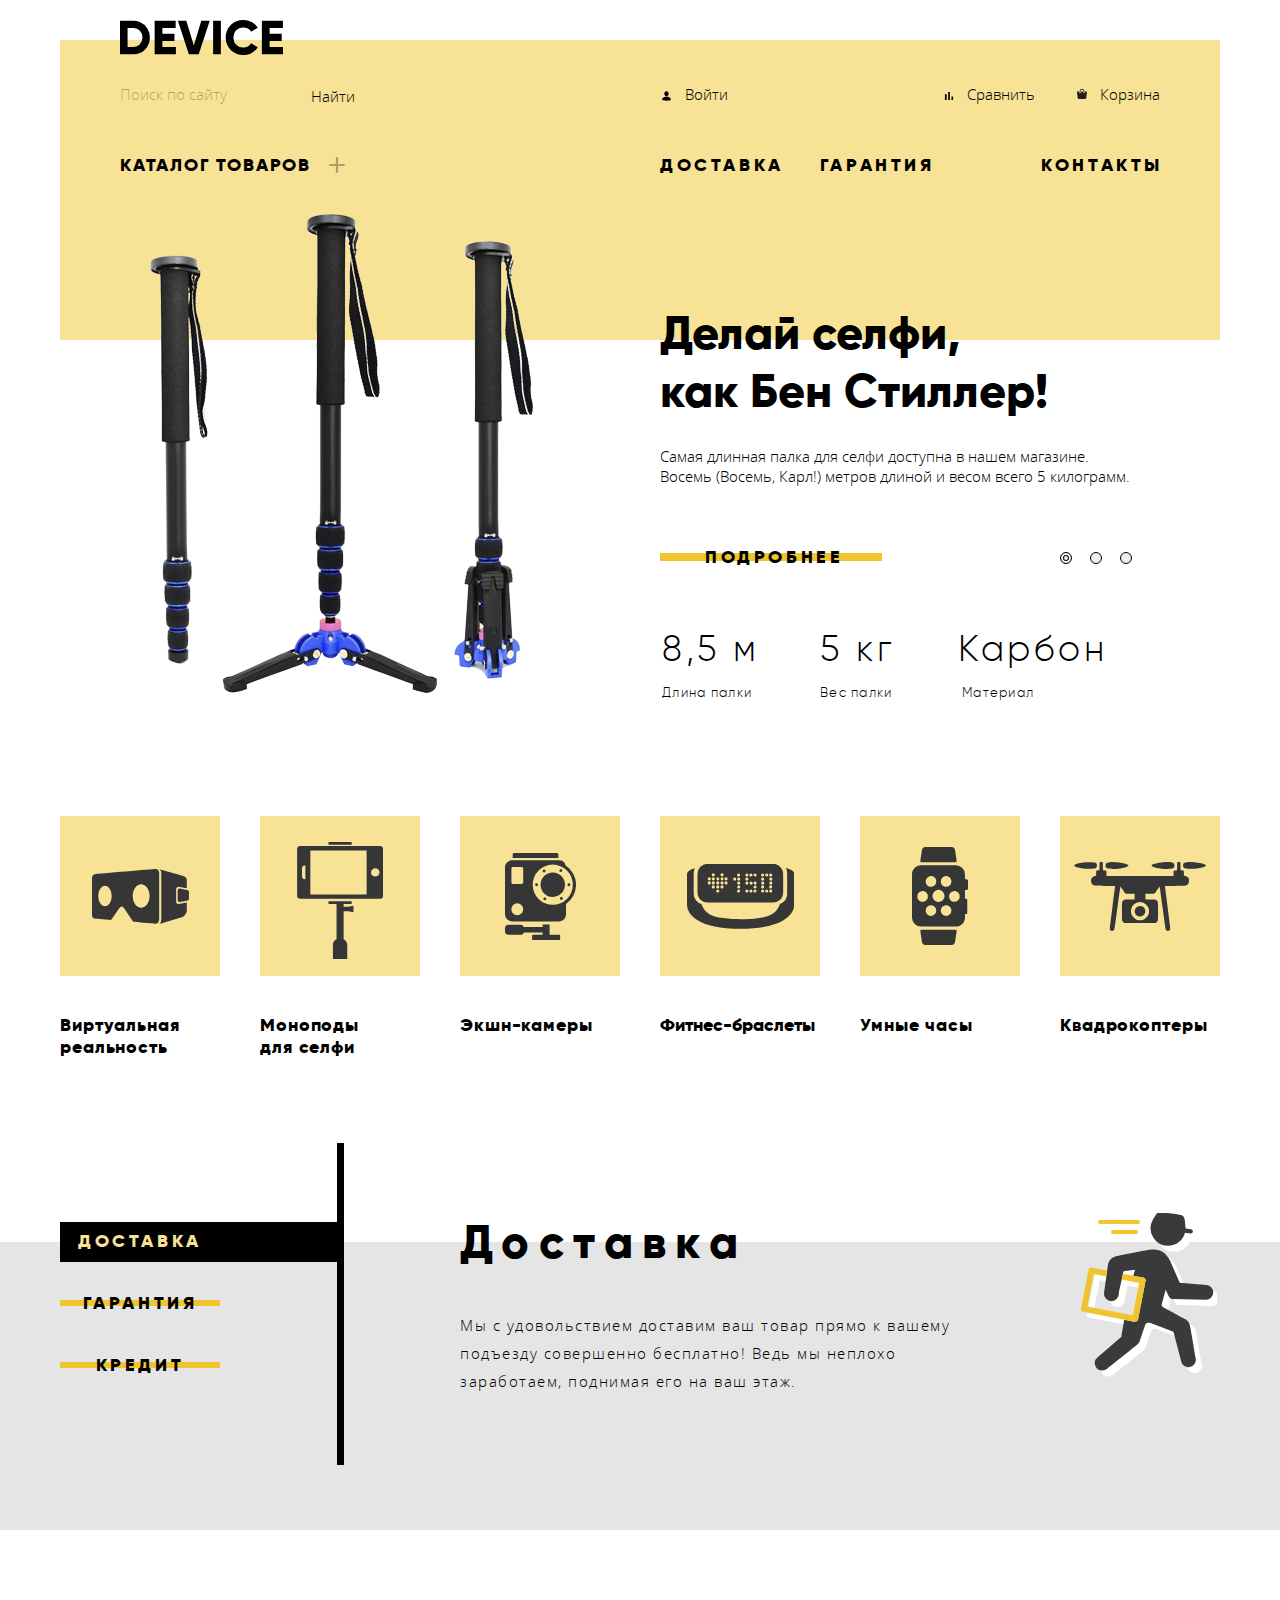
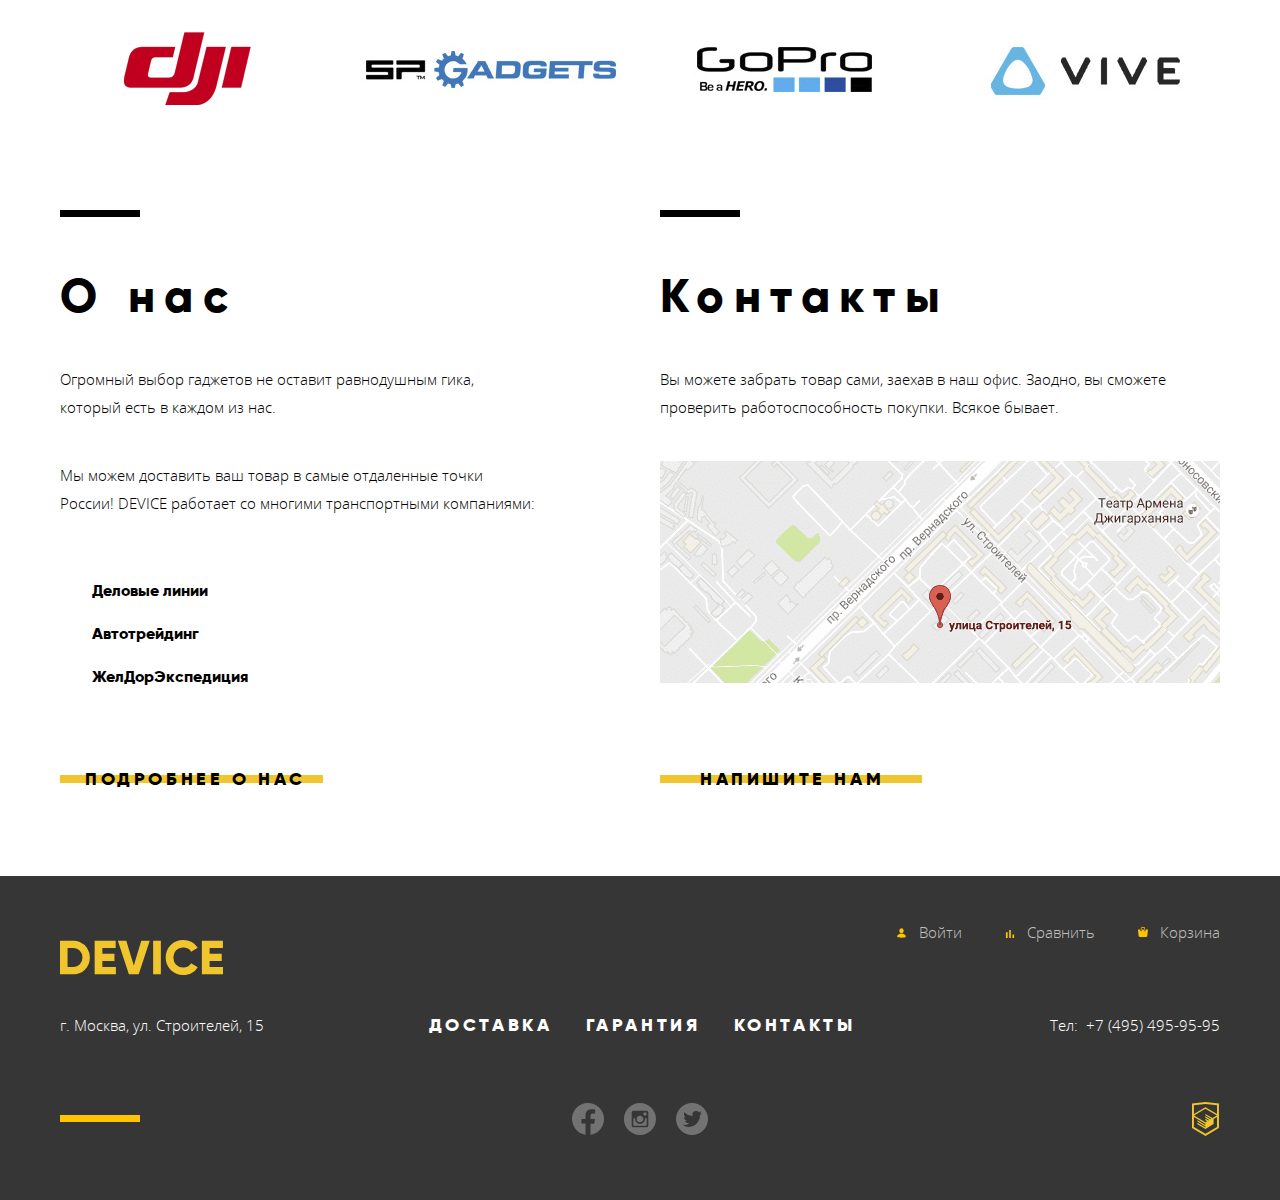
==== commit 1be9acd7: "Поправила замечания в index.html" ====
--- a/index.html
+++ b/index.html
@@ -5,12 +5,12 @@
   <meta charset="utf-8">
   <title>HTML Academy: Девайс</title>
   <link href="css/normalize.css" rel="stylesheet" />
-  <link href="css/style-min.css" rel="stylesheet" />
+  <link href="css/style.css" rel="stylesheet" />
 </head>
 
 <body class="page-body">
-  <header class="size">
-    <a class="logo" href="">
+  <header class="header size">
+    <a class="logo">
       <svg width="163" height="35">
         <g clip-path="url(#clip0)">
           <path fill-rule="evenodd" clip-rule="evenodd"
@@ -21,14 +21,10 @@
       </svg>
     </a>
     <div class="user-navigation">
-      <form class="search">
-        <button type="submit" aria-label="Поиск">
-          <svg width="16" height="16" fill="none" xmlns="http://www.w3.org/2000/svg">
-            <path
-              d="M6.67 12a5.3 5.3 0 003.26-1.13l2.93 2.94.94-.95-2.93-2.93A5.34 5.34 0 106.67 12zm0-9.33a4 4 0 11-.01 8 4 4 0 010-8z"
-              fill="#000" /></svg>
-        </button>
-        <input type="text" placeholder="Поиск по сайту">
+      <form class="search">  
+        <label class="search-label visually-hidden" for="search-input">Поиск по сайту</label>      
+        <input type="text" id="search-input" placeholder="Поиск по сайту">
+        <button type="submit">Найти</button>
       </form>
       <div class="additional-navigation">
         <a class="login" href="blank.html">Войти</a>
@@ -58,17 +54,17 @@
             </li>
             <li class="catalog-item q">
               <a href="blank.html">Квадрокоптер</a>
-            </li>
+            </li>            
           </ul>
         </li>
         <li class="navigation-item navigation-delivery">
-          <a href="blank.html">доставка</a>
+          <a href="blank.html">Доставка</a>
         </li>
         <li class="navigation-item navigation-guarantee">
-          <a href="blank.html">гарантия</a>
+          <a href="blank.html">Гарантия</a>
         </li>
         <li class="navigation-item navigation-contacts">
-          <a href="blank.html">контакты</a>
+          <a href="blank.html">Контакты</a>
         </li>
       </ul>
     </nav>
@@ -85,14 +81,13 @@
             <div class="article-box">
               <p class="tagline">
                 Делай селфи,<br> как Бен Стиллер!
-              </p>
-              <p class="number">01</p>
+              </p>              
               <p class="promo-content">
                 Самая длинная палка для селфи доступна в нашем магазине. Восемь (Восемь, Карл!) метров длиной и весом
-                всего 5 килограмм.
+                всего 5 килограмм.                
               </p>
               <div class="promo-box">
-                <a class="btn" href="blank.html">подробнее</a>
+                <a class="btn" href="blank.html">Подробнее</a>
               </div>
               <table class="parameters-items">
                 <tr>
@@ -116,13 +111,12 @@
             <div class="article-box">
               <p class="tagline">
                 Худеем<br> правильно!
-              </p>
-              <p class="number">02</p>
+              </p>              
               <p class="promo-content">
                 Мотивирующие фитнес-браслеты помогут найти в себе силы<br> не пропускать занятия и соблюдать диету.
               </p>
               <div class="promo-box">
-                <a class="btn" href="blank.html">подробнее</a>
+                <a class="btn" href="blank.html">Подробнее</a>
               </div>
               <table class="parameters-items">
                 <tr>
@@ -142,14 +136,13 @@
             <div class="article-box">
               <p class="tagline">
                 Порхает как бабочка, жалит как пчела!
-              </p>
-              <p class="number">03</p>
+              </p>              
               <p class="promo-content">
                 Этот обычный, на первый взгляд, квадрокоптер оснащен мощным лазером, замаскированным под стандартную
                 камеру.
               </p>
               <div class="promo-box">
-                <a class="btn" href="blank.html">подробнее</a>
+                <a class="btn" href="blank.html">Подробнее</a>
               </div>
               <table class="parameters-items">
                 <tr>
@@ -294,49 +287,54 @@
           <li class="services-content">
             <article class="service-delivery">
               <h3>Доставка</h3>
-              <p class="delivery-content">Мы с удовольствием доставим ваш товар прямо к вашему подъезду совершенно
-                бесплатно! Ведь мы неплохо заработаем, поднимая его на ваш этаж.</p>
+              <p class="delivery-content">
+                Мы с удовольствием доставим ваш товар прямо к вашему подъезду совершенно
+                бесплатно! Ведь мы неплохо заработаем, поднимая его на ваш этаж.
+              </p>
             </article>
           </li>
           <li class="services-content">
             <article class="service-guarantee none">
               <h3>Гарантия</h3>
-              <p class="guarantee-content">Если из-за возгорания купленного у нас товара у вас сгорит дом — не
-                переживайте, мы выдадим вам новый.<br> Товар, не дом, конечно же.</p>
+              <p class="guarantee-content">
+                Если из-за возгорания купленного у нас товара у вас сгорит дом — не
+                переживайте, мы выдадим вам новый.<br> Товар, не дом, конечно же.
+              </p>
             </article>
           </li>
           <li class="services-content">
             <article class="service-credit none">
               <h3>Кредит</h3>
-              <p class="credit-content">Залезть в долговую яму стало проще! Кредитные консультанты подберут для вас
-                наиболее выгодные<br> условия кредита. Выгодные для нашего банка, разумеется.</p>
+              <p class="credit-content">
+                Залезть в долговую яму стало проще! Кредитные консультанты подберут для вас
+                наиболее выгодные<br> условия кредита. Выгодные для нашего банка, разумеется.
+              </p>
             </article>
           </li>
         </ul>
       </div>
-
     </section>
-    <section class="producers">
+    <section class="producers size">
       <h2 class="visually-hidden">Производители</h2>
       <ul class="producers-items">
         <li class="producers-item">
           <a class="producers-logo dji">
-            <span class="visually-hidden">DJI</span>
+            <img src="img/logo-color-1.png" width="260" height="100" alt="DJI">
           </a>
         </li>
         <li class="producers-item">
           <a class="producers-logo sp-gadgets">
-            <span class="visually-hidden">SP Gadgets</span>
+            <img src="img/logo-color-2.png" width="260" height="100" alt="SP Gadgets">            
           </a>
         </li>
         <li class="producers-item">
-          <a class="producers-logo gopro">
-            <span class="visually-hidden">GoPro</span>
+          <a class="producers-logo gopro">            
+            <img src="img/logo-color-3.png" width="260" height="100" alt="GoPro">  
           </a>
         </li>
         <li class="producers-item">
           <a class="producers-logo vive">
-            <span class="visually-hidden">Vive</span>
+            <img src="img/logo-color-4.png" width="260" height="100" alt="Vive">              
           </a>
         </li>
       </ul>
@@ -344,10 +342,14 @@
     <div class="box-info-contacts size">
       <section class="info">
         <h2>О нас</h2>
-        <p class="content info-content">Огромный выбор гаджетов не оставит равнодушным гика, который есть в каждом из
-          нас.</p>
-        <p class="content info-content">Мы можем доставить ваш товар в самые отдаленные точки России! DEVICE работает со
-          многими транспортными компаниями:</p>
+        <p class="content info-content">
+          Огромный выбор гаджетов не оставит равнодушным гика, который есть в каждом из
+          нас.
+        </p>
+        <p class="content info-content">
+          Мы можем доставить ваш товар в самые отдаленные точки России! DEVICE работает со
+          многими транспортными компаниями:
+        </p>
         <ul class="transport-items">
           <li class="transport-item">Деловые линии</li>
           <li class="transport-item">Автотрейдинг</li>
@@ -366,7 +368,7 @@
       </section>
     </div>
   </main>
-  <footer>
+  <footer class="footer">
     <div class="footer-box size">
       <a class="logo">
         <svg width="163" height="35">
@@ -390,13 +392,13 @@
       <nav class="footer-navigation">
         <ul class="navigation-items">
           <li class="navigation-item navigation-delivery">
-            <a href="blank.html">доставка</a>
+            <a href="blank.html">Доставка</a>
           </li>
           <li class="navigation-item navigation-guarantee">
-            <a href="blank.html">гарантия</a>
+            <a href="blank.html">Гарантия</a>
           </li>
           <li class="navigation-item navigation-contacts">
-            <a href="blank.html">контакты</a>
+            <a href="blank.html">Контакты</a>
           </li>
         </ul>
       </nav>
@@ -407,7 +409,8 @@
             <svg width="32" height="32" fill="none" xmlns="http://www.w3.org/2000/svg">
               <path
                 d="M32 16a16 16 0 10-18.5 15.8V20.62H9.44V16h4.06v-3.53c0-4 2.39-6.22 6.04-6.22 1.75 0 3.58.31 3.58.31v3.94h-2.01c-1.99 0-2.61 1.23-2.61 2.5v3h4.44l-.71 4.63H18.5V31.8A16 16 0 0032 16z"
-                fill="#fff" /></svg>
+                fill="#fff" />
+            </svg>
           </a>
         </li>
         <li class="social-item social-ig">
@@ -416,7 +419,8 @@
             <svg width="32" height="32" fill="none" xmlns="http://www.w3.org/2000/svg">
               <path
                 d="M21 16a4.9997 4.9997 0 01-5 5 4.9997 4.9997 0 01-5-5c0-.285.03-.5633.0817-.8333H9.3333v6.6616a.838.838 0 00.8384.8384H21.83a.8383.8383 0 00.8367-.8384v-6.6616h-1.7484c.0517.27.0817.5483.0817.8333zm-5 3.3333a3.3336 3.3336 0 003.0799-2.059 3.335 3.335 0 00-.7237-3.6333 3.3332 3.3332 0 00-2.3579-.976A3.3341 3.3341 0 1016 19.3333zM20 12.5h1.9983A.5019.5019 0 0022.5 12v-1.9983a.502.502 0 00-.5017-.5017H20a.5014.5014 0 00-.5017.5017V12c.0017.275.2267.5.5017.5zM16 0a16 16 0 100 31.9999A16 16 0 0016 0zm8.3333 22.4817c0 1.0183-.8333 1.8516-1.8516 1.8516H9.5183c-1.0183 0-1.8516-.8333-1.8516-1.8516V9.5183c0-1.0183.8333-1.8516 1.8516-1.8516h12.9634c1.0183 0 1.8516.8333 1.8516 1.8516v12.9634z"
-                fill="#fff" /></svg>
+                fill="#fff" />
+            </svg>
           </a>
         </li>
         <li class="social-item social-tw">
@@ -425,7 +429,8 @@
             <svg width="32" height="32" fill="none" xmlns="http://www.w3.org/2000/svg">
               <path
                 d="M16 32a15.7 15.7 0 01-6.22-1.27 16.02 16.02 0 01-5.1-3.4 16.02 16.02 0 01-3.41-5.11A15.7 15.7 0 010 16c0-2.17.42-4.24 1.27-6.22a16.02 16.02 0 013.4-5.1 16.02 16.02 0 015.11-3.41A15.7 15.7 0 0116 0c2.17 0 4.24.42 6.22 1.27 1.98.84 3.68 1.97 5.1 3.4a16.02 16.02 0 013.41 5.11A15.7 15.7 0 0132 16c0 2.17-.42 4.24-1.27 6.22a16.02 16.02 0 01-3.4 5.1 16.02 16.02 0 01-5.11 3.41A15.7 15.7 0 0116 32zm9.4-24c-.12.06-.3.18-.56.34l-.6.41-.58.31-.66.22A3.68 3.68 0 0020.16 8c-2.44 0-3.66 1.02-3.66 3.06v1.85c-3.35-.17-5.93-1.4-7.72-3.7A2.52 2.52 0 008 11c0 1.38.51 2.42 1.53 3.13-.12 0-.3 0-.53.03-.23.02-.41.02-.55 0A1.57 1.57 0 018 14c0 .96.26 1.76.77 2.4a3.53 3.53 0 002.1 1.23c-.2.25-.5.37-.87.37-.33 0-.63-.1-.88-.28 0 .81.4 1.44 1.18 1.89.78.45 1.66.68 2.64.7-.38.57-.92.99-1.64 1.27-.72.28-1.49.42-2.3.42-.3 0-.7-.07-1.2-.22l-.8-.22c.33.67 1.02 1.24 2.05 1.72 1.03.48 2.34.72 3.92.72a10.3 10.3 0 007-2.69A13.08 13.08 0 0024 12c0-.04.13-.13.38-.27.25-.13.54-.31.87-.54.33-.23.58-.47.75-.72-1.13 0-1.88.02-2.25.06.73-.44 1.28-1.28 1.66-2.53z"
-                fill="#fff" /></svg>
+                fill="#fff" />
+            </svg>
           </a>
         </li>
       </ul>
--- a/css/style.css
+++ b/css/style.css
@@ -0,0 +1,1975 @@
+@font-face {
+  font-family: "Open Sans";
+  src: url("../fonts/opensanslight.woff2") format("woff2"),
+    url("../fonts/opensanslight.woff") format("woff");
+  font-weight: 300;
+  font-style: normal;
+}
+
+@font-face {
+  font-family: "Open Sans";
+  src: url("../fonts/opensans.woff2") format("woff2"),
+    url("../fonts/opensans.woff") format("woff");
+  font-weight: 700;
+  font-style: normal;
+}
+
+@font-face {
+  font-family: "Gilroy";
+  src: url("../fonts/gilroylight.woff2") format("woff2"),
+    url("../fonts/gilroylight.woff") format("woff");
+  font-weight: 300;
+  font-style: normal;
+}
+
+@font-face {
+  font-family: "Gilroy";
+  src: url("../fonts/gilroyextrabold.woff2") format("woff2"),
+    url("../fonts/gilroyextrabold.woff") format("woff");
+  font-weight: 800;
+  font-style: normal;
+}
+
+/*====Variables====*/
+:root {
+  --basic-black: #000000;
+  --basic-black-transp: rgba(0, 0, 0, 0.3);
+  --basic-black-transp-max: rgba(0, 0, 0, 0.8);
+  --basic-black-transp-min: rgba(0, 0, 0, 0.6);
+  --basic-black-transp-max: rgba(0, 0, 0, 0.1);
+  --basic-white: #ffffff;
+  --basic-white-transp: rgba(255, 255, 255, 0.3);
+  --basic-white-transp-max: rgba(255, 255, 255, 0.7);
+  --special-yellow-one: #f0c52e;
+  --special-yellow-two: #f0c42e;
+  --special-yellow-light: #f7e296;
+  --special-yellow-dark: #ffc600;
+  --basic-grey-light: #e5e5e5;
+  --basic-dark-light: #363636;
+  --basic-dark: #3a3a3a;
+  --basic-dark-dark: #231f20;
+  --dark-hover-grey: #d9d9d9;
+  --input-grey: #f2f2f2;
+  --close: rgba(247, 226, 150, 0.5);
+  --close-light: rgba(247, 226, 150, 1);
+  --back-grey: #dcdcdc;
+  --for-hover: rgba(238, 238, 238, 0.7);
+  --page-background: #ebebeb;
+  --hover-background: #eaeaea;
+  --error: #f6dada;
+  --box-shadow: rgba(0, 0, 0, 0.18);
+  --special-green: #91c92f;
+  --scale: rgba(0, 0, 0, 0.2);
+}
+
+/*====Global====*/
+
+body {
+  margin: auto;
+  font-family: "Open Sans", sans-serif;
+  font-size: 15px;
+  line-height: 28px;
+  font-weight: 300;
+}
+
+img {
+  max-width: 100%;
+}
+
+a {
+  text-decoration: none;
+  color: inherit;
+}
+
+.visually-hidden {
+  position: absolute;
+  height: 1px;
+  width: 1px;
+  overflow: hidden;
+  clip: rect(1px 1px 1px 1px);
+  clip: rect(1px, 1px, 1px, 1px);
+  white-space: nowrap;
+}
+
+.btn {
+  background-image: linear-gradient(transparent 37%,
+      var(--special-yellow-one) 37%,
+      var(--special-yellow-one) 63%,
+      transparent 63%);
+}
+
+.size {
+  width: 1160px;
+  margin-left: auto;
+  margin-right: auto;
+}
+
+.size-min {
+  width: 832px;
+  margin-right: calc((100vw - 1160px) / 2);
+  ;
+}
+
+/*====Grid====*/
+
+.page {
+  height: 100%;
+}
+
+.page-body {
+  min-height: 100%;
+  display: grid;
+  grid-template-rows: min-content 1fr min-content;
+  align-content: start;
+}
+
+/*==========index.html==========*/
+
+/*====header====*/
+
+header {
+  position: relative;
+  /* width: 1160px; */
+  margin: auto;
+  margin-top: 40px;
+  margin-bottom: -130px;
+  background-color: var(--special-yellow-light);
+}
+
+header .logo {
+  position: absolute;
+  margin-left: 60px;
+  margin-top: -20px;
+}
+
+.user-navigation {
+  display: flex;
+  flex-wrap: wrap;
+  width: 1040px;
+  margin: auto;
+  margin-top: 44px;
+}
+
+.header-navigation {
+  width: 1046px;
+  margin: auto;
+}
+
+.search {
+  margin-right: auto;
+  margin-left: 0;
+  line-height: 20px;
+  color: var(--basic-black-transp);
+}
+
+.search button,
+.search input {
+  margin: 0;
+  padding: 0;
+  border: none;
+  background-color: inherit;
+}
+
+.search button {
+  display: inline-block;
+  vertical-align: bottom;
+  margin-right: 18px;
+  width: 16px;
+  height: 16px;
+}
+
+.search input {
+  font-family: "Open Sans", sans-serif;
+  font-size: 15px;
+  line-height: 20px;
+  font-weight: 300;
+  color: var(--basic-black);
+}
+
+.search input::placeholder {
+  color: var(--basic-black-transp);
+}
+
+header .additional-navigation {
+  position: relative;
+  display: flex;
+  flex-wrap: wrap;
+  width: 500px;
+  line-height: 20px;
+}
+
+.additional-navigation .login {
+  position: relative;
+  margin-left: 25px;
+}
+
+header .login::before,
+header .login-in::before {
+  background-image: url(../img/icon_user.svg);
+}
+
+header .compare {
+  position: relative;
+  margin-left: auto;
+}
+
+header .compare::before {
+  background-image: url(../img/icon_chart.svg);
+}
+
+header .basket {
+  position: relative;
+  margin-left: 65px;
+}
+
+header .login::before,
+header .compare::before,
+header .basket::before,
+header .login-in::before {
+  content: " ";
+  position: absolute;
+  width: 13px;
+  height: 13px;
+  left: -25px;
+  top: 5px;
+}
+
+header .basket::before {
+  width: 10px;
+  height: 10px;
+  left: -23px;
+  background-image: url(../img/icon_cart.svg);
+}
+
+.navigation-items {
+  display: flex;
+  flex-wrap: wrap;
+  list-style: none;
+  margin: 0;
+  padding: 0;
+}
+
+header .navigation-item {
+  margin-top: 50px;
+  font-family: "Gilroy", sans-serif;
+  font-size: 18px;
+  line-height: 22px;
+  font-weight: 800;
+  letter-spacing: 0.2em;
+  text-transform: uppercase;
+}
+
+header .navigation-item:nth-child(2) {
+  margin-left: 315px;
+}
+
+.catalog-items {
+  position: relative;
+  z-index: -10;
+  display: grid;
+  grid-template-columns: 240px 186px 1fr;
+  grid-template-areas:
+    "vr sb q"
+    "mp sw ."
+    "ac . .";
+  box-sizing: border-box;
+  /* width: 1160px; */
+  margin: 0;
+  margin-left: -60px;
+  padding: 0;
+  padding-top: 14px;
+  padding-bottom: 42px;
+  padding-left: 60px;
+  list-style: none;
+  background-color: var(--special-yellow-light);
+}
+
+.vr {
+  grid-area: vr;
+}
+
+.sb {
+  grid-area: sb;
+}
+
+.q {
+  grid-area: q;
+}
+
+.mp {
+  grid-area: mp;
+}
+
+.sw {
+  grid-area: sw;
+}
+
+.ac {
+  grid-area: ac;
+}
+
+.catalog-add {
+  position: relative;
+}
+
+.catalog-add::after {
+  content: " ";
+  position: absolute;
+  width: 22px;
+  height: 22px;
+  right: -37px;
+  background-image: url(../img/icon_plus.svg);
+}
+
+.navigation-catalog:hover .catalog-items,
+.navigation-catalog:focus .catalog-items {
+  z-index: 10;
+}
+
+.catalog-item {
+  margin-top: 16px;
+  font-family: "Open Sans", sans-serif;
+  font-size: 15px;
+  line-height: 20px;
+  font-weight: 300;
+  letter-spacing: 0;
+  text-transform: none;
+}
+
+.navigation-items .navigation-catalog {
+  width: 225px;
+  margin-left: 3px;
+  letter-spacing: 0.1em;
+}
+
+header .navigation-guarantee {
+  margin-left: 36px;
+}
+
+header .navigation-contacts {
+  margin-left: auto;
+}
+
+/*====promo====*/
+
+.promo {
+  position: relative;
+  z-index: 5;
+  width: 1040px;
+  margin: auto;
+}
+
+.promo-article {
+  position: relative;
+  display: grid;
+  grid-template-columns: 50% 50%;
+  min-height: 512px;
+}
+
+.tagline {
+  margin: 0;
+  margin-bottom: 0;
+  padding-top: 94px;
+  padding-left: 20px;
+  padding-right: 0;
+  font-family: "Gilroy", sans-serif;
+  font-size: 47px;
+  line-height: 58px;
+  font-weight: 800;
+}
+
+.number {
+  position: absolute;
+  z-index: -10;
+  top: -18px;
+  right: -13px;
+  margin: 0;
+  padding: 0;
+  font-family: "Gilroy", sans-serif;
+  font-size: 179px;
+  line-height: 219px;
+  font-weight: 800;
+  text-transform: uppercase;
+  color: var(--basic-white);
+}
+
+.number::before {
+  content: " ";
+  position: absolute;
+  width: 100px;
+  height: 7px;
+  top: 53px;
+  left: -330px;
+  background-color: var(--basic-white);
+}
+
+.promo-img {
+  margin-left: 29px;
+}
+
+.promo-content {
+  margin: 0;
+  width: 472px;
+  min-height: 90px;
+  padding-top: 26px;
+  padding-left: 20px;
+  line-height: 20px;
+}
+
+.promo-items {
+  margin: 0;
+  padding: 0;
+  list-style: none;
+}
+
+.promo-box {
+  display: flex;
+  flex-wrap: wrap;
+  padding-top: 5px;
+  font-family: "Gilroy", sans-serif;
+  font-size: 18px;
+  line-height: 22px;
+  font-weight: 800;
+  letter-spacing: 0.2em;
+  text-transform: uppercase;
+}
+
+.promo-sliders {
+  position: absolute;
+  right: 0;
+  top: 317px;
+  display: flex;
+  flex-wrap: wrap;
+  margin-left: auto;
+  margin-right: 28px;
+  list-style: none;
+}
+
+.promo-slider {
+  width: 12px;
+  height: 12px;
+  margin: 0;
+  padding: 0;
+  margin-top: 10px;
+  margin-left: 18px;
+  border: 1px solid var(--basic-black);
+  border-radius: 50%;
+  cursor: pointer;
+}
+
+.promo-slider-active {
+  box-shadow: inset 0 0 0 2px var(--basic-white),
+    inset 0 0 0 3px var(--basic-black);
+}
+
+.promo-box .btn {
+  display: inline-block;
+  vertical-align: center;
+  margin: 0;
+  margin-left: 20px;
+  padding: 5px 39px 5px 45px;
+}
+
+.parameters-items {
+  padding-top: 46px;
+}
+
+.parameters-items td {
+  margin: 0;
+  padding: 0;
+  padding-left: 20px;
+  padding-top: 7px;
+  vertical-align: bottom;
+}
+
+.td-value {
+  min-width: 136px;
+  margin: 0;
+  padding: 0;
+  font-family: "Gilroy", sans-serif;
+  font-size: 36px;
+  line-height: 42px;
+  font-weight: 300;
+  letter-spacing: 0.1em;
+}
+
+.parameters-items .td-value:nth-child(3) {
+  padding-left: 0;
+}
+
+.parameters-items .td-value:only-child {
+  padding-left: 20px;
+}
+
+.parameters-items .td-parameter {
+  padding-top: 13px;
+  font-family: "Gilroy", sans-serif;
+  font-size: 13px;
+  line-height: 15px;
+  font-weight: 300;
+  letter-spacing: 0.1em;
+}
+
+.parameters-items .td-parameter:last-child {
+  padding-left: 4px;
+}
+
+.smart-band .promo-img {
+  padding-top: 27px;
+  padding-left: 27px;
+}
+
+.smart-band .number {
+  right: -5px;
+}
+
+.quadcopter .promo-img {
+  max-width: 526px;
+  padding-top: 84px;
+  margin-left: -30px;
+}
+
+.quadcopter .number {
+  right: -5px;
+  top: -15px;
+}
+
+.quadcopter .number::before {
+  top: 50px;
+  left: -300px;
+}
+
+/*====best====*/
+
+.best {
+  /*  width: 1160px; */
+  margin: auto;
+  padding-top: 94px;
+}
+
+.best-items {
+  margin: 0;
+  padding: 0;
+  display: flex;
+  flex-wrap: wrap;
+  list-style: none;
+}
+
+.best-item {
+  width: 160px;
+}
+
+.best-item:not(:last-child) {
+  margin-right: 40px;
+}
+
+.svg-box {
+  display: flex;
+  flex-wrap: wrap;
+  align-items: center;
+  justify-content: center;
+  width: 160px;
+  height: 160px;
+  margin-bottom: 38px;
+  background-color: var(--special-yellow-light);
+}
+
+.svg-box-down {
+  align-items: flex-start;
+  box-sizing: border-box;
+  padding-top: 26px;
+}
+
+.best-item h3 {
+  margin: 0;
+  padding: 0;
+  font-family: "Gilroy", sans-serif;
+  font-size: 18px;
+  line-height: 22px;
+  font-weight: 800;
+  letter-spacing: 0.05em;
+}
+
+.best-item .not-ls {
+  letter-spacing: 0;
+}
+
+/*====service====*/
+
+.services {
+  background-image: linear-gradient(transparent 39%,
+      var(--basic-grey-light) 39%,
+      var(--basic-grey-light) 100%);
+}
+
+.services-box {
+  display: flex;
+  flex-wrap: wrap;
+  flex-direction: row;
+  box-sizing: border-box;
+  min-height: 472px;
+  padding-top: 135px;
+  padding-bottom: 105px;
+}
+
+.services-items {
+  position: relative;
+  width: 284px;
+  margin: 0;
+  padding: 0;
+  list-style: none;
+}
+
+.services-items::after {
+  content: " ";
+  position: absolute;
+  top: -50px;
+  right: 0;
+  width: 7px;
+  height: 139%;
+  background-color: var(--basic-black);
+}
+
+.services-item {
+  padding-top: 34px;
+}
+
+.services-item .btn {
+  display: inline-block;
+  width: 160px;
+  border: none;
+  font-family: "Gilroy", sans-serif;
+  font-size: 18px;
+  line-height: 22px;
+  font-weight: 800;
+  letter-spacing: 0.2em;
+  text-transform: uppercase;
+  background-color: transparent;
+}
+
+.services-item .services-active {
+  position: relative;
+  z-index: 1;
+  background-image: none;
+  color: var(--special-yellow-light);
+  outline: none;
+}
+
+.services-active::before {
+  content: " ";
+  position: absolute;
+  z-index: -1;
+  top: -7px;
+  left: 0;
+  width: 277px;
+  height: 40px;
+  background-color: var(--basic-black);
+}
+
+.services-contents {
+  margin: 0;
+  padding: 0;
+  list-style: none;
+}
+
+.services-content {
+  position: relative;
+  width: 495px;
+  margin-top: 20px;
+  margin-left: 116px;
+  font-size: 15px;
+  line-height: 28px;
+  font-weight: 300;
+  letter-spacing: 0.1em;
+}
+
+.services-content h3 {
+  margin: 0;
+  padding: 0;
+  margin-bottom: 40px;
+  padding-right: 10px;
+  font-family: "Gilroy", sans-serif;
+  font-size: 47px;
+  line-height: 58px;
+  font-weight: 800;
+  letter-spacing: 0.2em;
+}
+
+.service-delivery::after {
+  content: "";
+  position: absolute;
+  top: 0;
+  right: -262px;
+  width: 136px;
+  height: 164px;
+  background-image: url(../img/delivery.svg);
+}
+
+.service-guarantee {
+  width: 570px;
+  line-height: 30px;
+}
+
+.service-guarantee::after {
+  content: "";
+  position: absolute;
+  top: -18px;
+  right: -280px;
+  width: 171px;
+  height: 195px;
+  background-image: url(../img/warranty.svg);
+}
+
+.service-credit {
+  width: 550px;
+}
+
+.service-credit::after {
+  content: "";
+  position: absolute;
+  top: -23px;
+  right: -257px;
+  width: 156px;
+  height: 188px;
+  background-image: url(../img/credit.svg);
+}
+
+/*====producers====*/
+
+.producers-items {
+  display: flex;
+  flex-wrap: wrap;
+  margin: 0;
+  margin-top: 90px;
+  padding: 0;
+  list-style: none;
+}
+
+.producers-item {
+  margin-right: 40px;
+}
+
+.producers-logo {
+  display: inline-block;
+  width: 260px;
+  height: 100px;
+}
+
+.dji {
+  background-image: url(../img/logo-1.png);
+}
+
+.sp-gadgets {
+  background-image: url(../img/logo-2.png);
+}
+
+.gopro {
+  background-image: url(../img/logo-3.png);
+}
+
+.vive {
+  background-image: url(../img/logo-4.png);
+}
+
+.producers-item:first-child {
+  margin-left: auto;
+}
+
+.producers-item:last-child {
+  margin-right: auto;
+}
+
+/*====box-info-contacts====*/
+
+.box-info-contacts {
+  display: grid;
+  grid-template-columns: 50% 50%;
+  gap: 20px;
+  /* width: 1160px; */
+  margin: auto;
+  margin-bottom: 5px;
+  padding-top: 100px;
+}
+
+.box-info-contacts h2 {
+  position: relative;
+  margin: 0;
+  padding: 0;
+  padding-top: 39px;
+  padding-bottom: 40px;
+  font-family: "Gilroy", sans-serif;
+  font-size: 47px;
+  line-height: 58px;
+  font-weight: 800;
+  letter-spacing: 0.2em;
+}
+
+.box-info-contacts h2::before {
+  content: "";
+  position: absolute;
+  top: -18px;
+  width: 80px;
+  height: 7px;
+  background-color: var(--basic-black);
+}
+
+.box-info-contacts .content {
+  margin: 0;
+  padding: 0;
+  padding-bottom: 40px;
+}
+
+.box-info-contacts .btn {
+  display: inline-block;
+  margin-top: 72px;
+  padding: 5px 17px 5px 25px;
+  font-family: "Gilroy", sans-serif;
+  font-size: 18px;
+  line-height: 22px;
+  font-weight: 800;
+  letter-spacing: 0.2em;
+  text-transform: uppercase;
+}
+
+/*====info====*/
+
+.info {
+  padding-right: 105px;
+}
+
+.transport-items {
+  margin: 0;
+  padding: 0;
+  padding-top: 20px;
+  padding-left: 32px;
+  list-style: none;
+}
+
+.transport-item {
+  font-family: "Gilroy", sans-serif;
+  font-size: 16px;
+  line-height: 28px;
+  font-weight: 800;
+}
+
+.transport-item:not(:last-child) {
+  padding-bottom: 15px;
+}
+
+/*====contacts====*/
+
+.contacts .btn {
+  padding: 5px 38px 5px 40px;
+}
+
+/*====footer====*/
+
+footer {
+  background-color: var(--basic-dark-light);
+  margin-top: 76px;
+}
+
+.footer-box {
+  display: grid;
+  grid-template-areas:
+    "fl anf anf"
+    "ad fn cp"
+    ". soc cr";
+  grid-template-columns: 352px 460px 1fr;
+  padding: 42px 0 57px 0;
+  color: var(--basic-white);
+}
+
+.footer-login .footer-box {
+  padding-right: 3px;
+}
+
+footer .logo {
+  grid-area: fl;
+  margin-top: 22px;
+  margin-bottom: 25px;
+}
+
+.additional-navigation-footer {
+  grid-area: anf;
+  display: flex;
+  flex-wrap: wrap;
+  justify-content: flex-end;
+  padding-left: 22px;
+  color: var(--basic-white-transp-max);
+}
+
+
+
+.additional-navigation-footer a {
+  position: relative;
+  margin-left: 65px;
+}
+
+.additional-navigation-footer .login::before,
+.additional-navigation-footer .login-in::before {
+  content: "";
+  position: absolute;
+  top: 8px;
+  left: -24px;
+  width: 13px;
+  height: 14px;
+  background-image: url(../img/icon_user_f.svg);
+}
+
+.additional-navigation-footer .compare::before {
+  content: "";
+  position: absolute;
+  top: 9px;
+  left: -24px;
+  width: 14px;
+  height: 14px;
+  background-image: url(../img/icon_chart_f.svg);
+}
+
+.additional-navigation-footer .cart::before {
+  content: "";
+  position: absolute;
+  top: 9px;
+  left: -22px;
+  width: 10px;
+  height: 10px;
+  background-image: url(../img/icon_cart_f.svg);
+}
+
+address {
+  position: relative;
+  grid-area: ad;
+  margin-top: 7px;
+  font-style: normal;
+  line-height: 20px;
+}
+
+address::after {
+  content: "";
+  position: absolute;
+  top: 100px;
+  left: 0;
+  width: 80px;
+  height: 7px;
+  background-color: var(--special-yellow-dark);
+}
+
+.footer-navigation {
+  grid-area: fn;
+  margin-top: 6px;
+}
+
+.footer-navigation .navigation-items {
+  display: flex;
+  flex-wrap: wrap;
+  justify-content: space-around;
+  align-items: flex-start;
+  margin: 0;
+  padding: 0;
+  font-family: "Gilroy", sans-serif;
+  font-size: 18px;
+  line-height: 22px;
+  font-weight: 800;
+  letter-spacing: 0.2em;
+  text-transform: uppercase;
+}
+
+.contacts-phone {
+  grid-area: cp;
+  margin: 0;
+  padding: 0;
+  padding-top: 3px;
+  /* padding-right: 3px; */
+  text-align: end;
+}
+
+
+
+.contacts-phone .phone {
+  margin-left: 4px;
+}
+
+.social {
+  grid-area: soc;
+  display: flex;
+  flex-wrap: wrap;
+  margin: 0;
+  margin-top: 64px;
+  margin-left: auto;
+  margin-right: auto;
+  padding: 0;
+  list-style: none;
+}
+
+.social-item a {
+  display: inline-block;
+  width: 32px;
+  height: 32px;
+  margin-right: 12px;
+  margin-left: 8px;
+}
+
+.social-item svg {
+  fill-opacity: 0.3;
+}
+
+.copyright {
+  grid-area: cr;
+  width: 30px;
+  height: 34px;
+  margin-top: auto;
+  margin-left: auto;
+  margin-right: -2px;
+  margin-bottom: 7px;
+  background-image: url(../img/logo-html.svg);
+  background-repeat: no-repeat;
+}
+
+.footer-other {
+  margin-top: auto;
+}
+
+/*====write-us====*/
+
+.close {
+  position: absolute;
+  width: 55px;
+  height: 55px;
+  top: 20px;
+  right: 20px;
+  background-image: url(../img/clouse.svg);
+  background-position: center center;
+  background-repeat: no-repeat;
+  background-color: var(--close);
+  border-radius: 50%;
+  border: none;
+}
+
+.write-us {
+  position: fixed;
+  z-index: 10;
+  box-sizing: border-box;
+  top: 0;
+  bottom: 0;
+  left: 0;
+  right: 0;
+  margin: auto;
+  width: 960px;
+  height: 550px;
+  padding: 92px 100px 66px;
+  background-color: var(--basic-white);
+  box-shadow: 0px 10px 16px rgba(0, 0, 0, 0.15);
+}
+
+.name-email-box {
+  display: grid;
+  grid-template-columns: 360px 360px;
+  gap: 40px;
+  margin-bottom: 31px;
+}
+
+.write-us label {
+  font-family: "Gilroy", sans-serif;
+  font-size: 18px;
+  line-height: 22px;
+  font-weight: 800;
+}
+
+.write-us input {
+  display: inline-block;
+  box-sizing: border-box;
+  width: 100%;
+  padding: 0;
+  padding: 17px 20px 15px;
+  margin: 0;
+  margin-top: 10px;
+  border: none;
+  font-family: "Open Sans", sans-serif;
+  font-size: 14px;
+  line-height: 19px;
+  letter-spacing: 0;
+  background-color: var(--input-grey);
+}
+
+.write-us .btn {
+  margin: 0;
+  margin-top: 45px;
+  padding: 0;
+  padding: 3px 35px;
+  border: none;
+  text-transform: uppercase;
+  background-image: linear-gradient(var(--basic-white) 37%,
+      var(--special-yellow-light) 37%,
+      var(--special-yellow-light) 63%,
+      var(--basic-white) 63%);
+  cursor: pointer;
+  font-family: "Gilroy", sans-serif;
+  font-size: 18px;
+  line-height: 22px;
+  font-weight: 800;
+  letter-spacing: 0.2em;
+}
+
+.mail-content {
+  display: block;
+}
+
+.textarea-write {
+  display: inline-block;
+  box-sizing: border-box;
+  width: 100%;
+  padding: 0;
+  padding: 17px 20px 15px;
+  margin: 0;
+  margin-top: 10px;
+  border: none;
+  font-family: "Open Sans", sans-serif;
+  font-size: 14px;
+  line-height: 19px;
+  letter-spacing: 0;
+  background-color: var(--input-grey);
+}
+
+.write-us-error {
+  animation-name: shake;
+  animation-duration: 0.6s;
+}
+
+/*====map====*/
+
+.map {
+  position: fixed;
+  z-index: 10;
+  box-sizing: border-box;
+  top: 0;
+  bottom: 0;
+  left: 0;
+  right: 0;
+  margin: auto;
+  width: 994px;
+  height: 593px;
+}
+
+.map iframe {
+  background-image: url(../img/map_popup.png);
+  background-repeat: no-repeat;
+}
+
+/*==========catalog.html==========*/
+
+/*====user-navigation-login====*/
+
+header .login-in {
+  position: relative;
+  margin-left: 24px;
+  margin-right: 22px;
+}
+
+.login-in::before {
+  width: 13px;
+  height: 14px;
+  left: -24px;
+  top: 5px;
+}
+
+header .logout {
+  color: var(--basic-black-transp);
+}
+
+.catalog-h1 {
+  position: relative;
+  z-index: 5;
+  box-sizing: border-box;
+  /* width: 1160px; */
+  margin: 0;
+  margin-left: auto;
+  margin-right: auto;
+  padding: 60px 50px 17px 60px;
+  font-family: "Gilroy", sans-serif;
+  font-size: 47px;
+  line-height: 58px;
+  font-weight: 800;
+  background-image: linear-gradient(var(--special-yellow-light) 12%,
+      var(--basic-white) 12%,
+      var(--basic-white) 100%);
+}
+
+/*====main-navigation====*/
+
+.main-navigation {
+  width: 1120px;
+  margin: auto;
+  font-family: "Open Sans", sans-serif;
+  font-size: 14px;
+  line-height: 19px;
+  font-weight: 300;
+  color: var(--basic-black-transp);
+}
+
+.breadcrumbs {
+  display: flex;
+  flex-wrap: wrap;
+  list-style: none;
+}
+
+.breadcrumbs-item:not(:last-child) {
+  position: relative;
+  margin-right: 41px;
+}
+
+.breadcrumbs-item:not(:last-child)::after {
+  content: "";
+  position: absolute;
+  top: 5px;
+  right: -24px;
+  width: 10px;
+  height: 10px;
+  background-image: url(../img/icon_arrow_nav.svg);
+  background-position: center center;
+  background-repeat: no-repeat;
+}
+
+.breadcrumbs-item:nth-child(2)::after {
+  right: -27px;
+}
+
+/*====catalog-box====*/
+
+.catalog-box {
+  display: grid;
+  grid-template-areas:
+    "sc sr"
+    "sc r"
+    "sc p";
+  grid-template-columns: calc(((100vw - 1160px) / 2) + 324px) 1fr;
+  margin-top: 49px;
+}
+
+/*====search-catalog====*/
+
+.search-catalog-box {
+  box-sizing: border-box;
+  width: 268px;
+  margin-left: calc((100vw - 1160px) / 2);
+  margin-right: 0;
+  padding-left: 56px;
+}
+
+.search-catalog {
+  grid-area: sc;
+  background-image: linear-gradient(var(--back-grey) 70px,
+      var(--basic-grey-light) 70px,
+      var(--basic-grey-light) 100%);
+}
+
+
+
+.search-catalog h2 {
+  margin: 0;
+  margin-top: 25px;
+  margin-bottom: 112px;
+  padding: 0;
+  font-family: "Gilroy", sans-serif;
+  font-size: 16px;
+  line-height: 20px;
+  font-weight: 800;
+  letter-spacing: 0.1em;
+  text-transform: uppercase;
+}
+
+.search-catalog .btn {
+  font-family: "Gilroy", sans-serif;
+  font-size: 18px;
+  line-height: 22px;
+  font-weight: 800;
+  letter-spacing: 0.2em;
+  text-transform: uppercase;
+}
+
+.filter {
+  position: relative;
+  margin: 0;
+  margin-bottom: 54px;
+  padding: 0;
+  border: none;
+}
+
+.filter legend::before {
+  position: absolute;
+  content: "";
+  width: 200px;
+  height: 2px;
+  top: -16px;
+  background-color: var(--basic-dark-dark);
+}
+
+.filter legend {
+  font-family: "Gilroy", sans-serif;
+  font-size: 14px;
+  line-height: 17px;
+  font-weight: 800;
+  letter-spacing: 0.1em;
+}
+
+.price-controls {
+  display: flex;
+  flex-wrap: wrap;
+  margin-top: 57px;
+}
+
+.price-center {
+  font-family: "Gilroy", sans-serif;
+  font-size: 14px;
+  line-height: 16px;
+  font-weight: 300;
+}
+
+.price-center input {
+  display: inline-block;
+  width: 80px;
+  margin: 0;
+  padding: 0;
+  font-family: "Gilroy", sans-serif;
+  font-size: 14px;
+  line-height: 16px;
+  font-weight: 300;
+  border: none;
+  background-color: transparent;
+}
+
+.color-item,
+.bluetooth-item {
+  margin-left: 26px;
+  font-size: 14px;
+  line-height: 19px;
+}
+
+.bluetooth-item {
+  margin-left: 24px;
+}
+
+.color-items,
+.bluetooth-items {
+  margin: 0;
+  margin-top: 33px;
+  padding: 0;
+  list-style: none;
+}
+
+.color-item:not(:last-child),
+.bluetooth-item:not(:last-child) {
+  margin-bottom: 20px;
+}
+
+.filter-bluetooth {
+  margin-bottom: 50px;
+}
+
+.search-catalog .btn {
+  display: inline-block;
+  padding: 3px 43px 3px 37px;
+  border: none;
+  background-image: linear-gradient(var(--basic-grey-light) 37%,
+      var(--special-yellow-one) 37%,
+      var(--special-yellow-one) 63%,
+      var(--basic-grey-light) 63%);
+}
+
+/*====sorting-rating====*/
+
+.sorting-rating-box {
+  grid-area: sr;
+  background-color: var(--basic-grey-light);
+}
+
+.sorting-rating {
+  box-sizing: border-box;
+  display: flex;
+  flex-wrap: wrap;
+  padding: 25px 0 25px 72px;
+}
+
+
+
+.sorting-rating h2 {
+  margin: 0;
+  margin-right: 67px;
+  padding: 0;
+  font-family: "Gilroy", sans-serif;
+  font-size: 16px;
+  line-height: 20px;
+  font-weight: 800;
+  letter-spacing: 0.1em;
+  text-transform: uppercase;
+}
+
+.sorting-list {
+  position: relative;
+  display: flex;
+  flex-wrap: wrap;
+  margin: 0;
+  padding: 0;
+  list-style: none;
+}
+
+.sorting-item button {
+  color: var(--basic-black-transp);
+  border: none;
+  background: none;
+}
+
+.sorting-item .active {
+  color: var(--basic-black);
+}
+
+.sorting-option {
+  margin-right: 18px;
+  font-size: 14px;
+  line-height: 19px;
+}
+
+.sorting-down {
+  position: absolute;
+  right: -217px;
+  top: -5px;
+}
+
+.sorting-up {
+  position: absolute;
+  right: -250px;
+  top: -5px;
+}
+
+.not-active svg {
+  fill: var(--basic-black-transp);
+}
+
+/*====results====*/
+
+.results {
+  grid-area: r;
+}
+
+.results h3 {
+  display: inline-block;
+  margin: 0;
+  padding: 30px 80px 31px 0;
+  font-family: "Gilroy", "Arial", sans-serif;
+  font-size: 18px;
+  line-height: 22px;
+  font-weight: 800;
+  letter-spacing: 0.05em;
+}
+
+.results-items {
+  display: grid;
+  grid-template-columns: 50% 50%;
+  column-gap: 40px;
+  row-gap: 18px;
+  margin: 0;
+  padding: 69px 40px 9px 72px;
+  list-style: none;
+}
+
+.title-box {
+  position: relative;
+}
+
+.results .price {
+  position: absolute;
+  width: 85px;
+  top: 32px;
+  right: -5px;
+  text-align: center;
+  font-family: "Gilroy", sans-serif;
+  font-size: 16px;
+  line-height: 18px;
+  font-weight: 300;
+  letter-spacing: 0.05em;
+}
+
+.title-box-sm .price {
+  top: 33px;
+  right: 2px;
+}
+
+.title-box-ss .price {
+  top: 35px;
+  right: -2px;
+}
+
+.results-item img {
+  position: relative;
+  z-index: 10;
+}
+
+.hover-box {
+  position: relative;
+  z-index: -10;
+  box-sizing: border-box;
+  width: 300px;
+  height: 380px;
+  margin: auto;
+  margin-top: -388px;
+  padding-top: 180px;
+  font-size: 13px;
+  line-height: 18px;
+  letter-spacing: 0.1em;
+  background-color: var(--for-hover);
+}
+
+.hover-box .add,
+.hover-box .btn-box {
+  display: block;
+  margin-bottom: 22px;
+  text-align: center;
+}
+
+.btn-box a {
+  box-sizing: border-box;
+  padding: 3px 37px;
+}
+
+.hover-box .btn {
+  font-family: "Gilroy", sans-serif;
+  font-size: 18px;
+  line-height: 22px;
+  font-weight: 800;
+  letter-spacing: 0.2em;
+  text-transform: uppercase;
+}
+
+.new {
+  position: relative;
+}
+
+.new::after {
+  content: "";
+  position: absolute;
+  z-index: 15;
+  top: 29px;
+  right: 29px;
+  width: 62px;
+  height: 62px;
+  background-image: url(../img/new.svg);
+  background-repeat: no-repeat;
+}
+
+.for-hover:hover .hover-box {
+  z-index: 10;
+}
+
+/*====pages====*/
+
+.pages {
+  grid-area: p;
+  display: flex;
+  flex-wrap: wrap;
+  justify-content: space-between;
+  width: 760px;
+  margin-left: 72px;
+  margin-right: auto;
+  margin-bottom: 78px;
+  font-family: "Gilroy", sans-serif;
+  font-size: 16px;
+  line-height: 22px;
+  font-weight: 800;
+  letter-spacing: 0.1em;
+  text-transform: uppercase;
+  background-color: var(--page-background);
+}
+
+.back-forward {
+  display: inline-block;
+  padding: 24px 28px 24px 30px;
+}
+
+.pages-items {
+  display: flex;
+  flex-wrap: wrap;
+  justify-content: space-between;
+  margin: 0;
+  margin-left: 8px;
+  padding: 0;
+  list-style: none;
+}
+
+.pages-item {
+  padding: 23px 15px;
+  color: var(--basic-black-transp);
+}
+
+.pages-item .active {
+  color: var(--basic-black);
+}
+
+/*====footer-login====*/
+
+.footer-login {
+  margin-top: 0;
+}
+
+.additional-navigation-footer .logout {
+  margin-left: 23px;
+}
+
+/*====stylegide=====*/
+
+*:focus {
+  outline: 2px solid var(--basic-black);
+}
+
+.logo svg:hover,
+.logo svg:focus {
+  opacity: 0.6;
+}
+
+.logo svg:active {
+  opacity: 0.3;
+}
+
+.search:hover input::placeholder {
+  color: var(--basic-black-transp-min);
+}
+
+header a:hover,
+header a:focus,
+footer a:hover,
+footer a:focus {
+  opacity: 0.6;
+}
+
+header a:active,
+footer a:active {
+  opacity: 0.3;
+}
+
+.btn:hover,
+.btn:focus {
+  background-color: var(--special-yellow-one);
+}
+
+.write-us .btn:hover,
+.write-us .btn:focus {
+  background-color: var(--special-yellow-light);
+  background-image: none;
+}
+
+.btn:active {
+  color: var(--basic-black-transp);
+  background-color: var(--special-yellow-light);
+  background-image: none;
+}
+
+.svg-box:hover,
+.svg-box:focus {
+  background-color: var(--special-yellow-one);
+}
+
+.svg-box:active svg {
+  opacity: 0.3;
+}
+
+.best-link:active h3 {
+  opacity: 0.3;
+}
+
+.services-item:active .btn::before {
+  content: " ";
+  position: absolute;
+  z-index: -1;
+  top: -7px;
+  left: 0;
+  width: 277px;
+  height: 40px;
+  background-color: var(--basic-black);
+}
+
+.services-item .btn:active {
+  position: relative;
+  z-index: 1;
+  background-image: none;
+  color: var(--special-yellow-light);
+  outline: none;
+}
+
+.dji:hover,
+.dji:focus {
+  background-image: url(../img/logo-color-1.png);
+}
+
+.sp-gadgets:hover,
+.sp-gadgets:focus {
+  background-image: url(../img/logo-color-2.png);
+}
+
+.gopro:hover,
+.gopro:focus {
+  background-image: url(../img/logo-color-3.png);
+}
+
+.vive:hover,
+.vive:focus {
+  background-image: url(../img/logo-color-4.png);
+}
+
+
+.close:hover,
+
+.close:focus {
+  background-color: var(--special-yellow-two);
+}
+
+
+.close:active {
+  opacity: 0.5;
+}
+
+.input-write:hover,
+.textarea-write:hover {
+  background-color: var(--hover-background);
+}
+
+.input-write:focus,
+.textarea-write:focus {
+  background-color: var(--basic-white);
+  outline: 2px solid var(--special-yellow-light);
+}
+
+.write-us-form .input-error {
+  background-color: var(--error);
+  border: none;
+}
+
+.social-item a:hover,
+.social-item a:focus,
+.social-item a:active {
+  opacity: 1;
+}
+
+.social-item svg:hover,
+.social-item svg:focus {
+  fill-opacity: 0.4;
+}
+
+.social-item svg:active {
+  fill-opacity: 0.1;
+}
+
+.breadcrumbs-item a:hover,
+.breadcrumbs-item a:focus {
+  color: var(--basic-black-transp-min);
+}
+
+.breadcrumbs-item a:active {
+  color: var(--basic-black-transp-max);
+}
+
+.sorting-item .not-active:hover,
+.sorting-item .not-active:focus {
+  color: var(--basic-black-transp-min);
+}
+
+.sorting-item .not-active:active {
+  color: var(--basic-black);
+}
+
+.up-down:hover,
+.up-down:focus {
+  fill-opacity: 0.4;
+}
+
+.up-down:active svg {
+  fill: var(--basic-black);
+}
+
+.add:hover,
+.add:focus {
+  color: var(--basic-black-transp-min);
+}
+
+.add:active {
+  color: var(--basic-black-transp-max);
+}
+
+.back-forward:hover,
+.back-forward:focus {
+  background-color: var(--dark-hover-grey);
+}
+
+.back-forward:active {
+  color: var(--basic-black-transp);
+}
+
+/*===checkbox====*/
+
+.check-input,
+.radio-input {
+  position: absolute;
+  appearance: none;
+  -webkit-appearance: none;
+  -moz-appearance: none;
+}
+
+.filter .check-input:focus,
+.filter .radio-input:focus {
+  outline: none;
+}
+
+.check {
+  position: relative;
+  margin-left: 17px;
+}
+
+.check-box::before {
+  content: "";
+  position: absolute;
+  box-sizing: border-box;
+  top: -3px;
+  left: -43px;
+  width: 24px;
+  height: 24px;
+  border: 2px solid var(--basic-black);
+  border-radius: 2px;
+  cursor: pointer;
+}
+
+.check-input:checked+.check-box::after {
+  content: "";
+  position: absolute;
+  width: 5px;
+  height: 10px;
+  top: 2px;
+  left: -34px;
+  border: 2px solid var(--basic-black);
+  border-left: none;
+  border-top: none;
+  transform: rotate(45deg);
+  cursor: pointer;
+}
+
+.check-radio::before {
+  content: "";
+  position: absolute;
+  box-sizing: border-box;
+  top: -3px;
+  left: -41px;
+  width: 24px;
+  height: 24px;
+  border: 2px solid var(--basic-black);
+  border-radius: 50%;
+  cursor: pointer;
+}
+
+.radio-input:checked+.check-radio::after {
+  content: "";
+  position: absolute;
+  width: 8px;
+  height: 8px;
+  top: 5px;
+  left: -33px;
+  background-color: var(--basic-black);
+  border-radius: 50%;
+  cursor: pointer;
+}
+
+.color-item:hover .check-box::before,
+.color-item:hover .check-box::after,
+.bluetooth-item:hover .check-radio::before,
+.bluetooth-item:hover .check-radio::after {
+  opacity: 0.6;
+}
+
+.color-item:focus .check-box::before,
+.color-item:focus .check-box::after,
+.bluetooth-item:focus .check-radio::before,
+.bluetooth-item:focus .check-radio::after {
+  opacity: 0.6;
+  outline: -webkit-focus-ring-color auto 1px;
+}
+
+.check-input:checked:active+.check-box::after,
+.radio-input:checked:active+.check-radio::after {
+  display: none;
+}
+
+.check-input:disabled+.check-box::before,
+.check-input:disabled+.check-box::after,
+.radio-input:disabled+.check-radio::before,
+.radio-input:disabled+.check-radio::after {
+  opacity: 0.25;
+}
+
+.none {
+  display: none;
+}
+
+/*====range-filter====*/
+
+.range-filter {
+  position: relative;
+  width: 200px;
+}
+
+.range-controls {
+  position: absolute;
+  top: -19px;
+}
+
+.scale {
+  height: 2px;
+  width: 200px;
+  background-color: var(--scale);
+}
+
+.bar {
+  width: 125px;
+  height: 2px;
+  background-color: var(--special-green);
+  opacity: 1;
+}
+
+.toggle {
+  position: absolute;
+  top: -8px;
+  width: 19px;
+  height: 25px;
+  padding: 0;
+  background-image: url("../img/filter-button.svg");
+  background-repeat: no-repeat;
+  background-position: top center;
+  cursor: pointer;
+}
+
+.toggle:focus {
+  outline: -webkit-focus-ring-color auto 1px;
+}
+
+.toggle-max {
+  left: 115px;
+}
+
+/*====animation====*/
+@keyframes shake {
+
+  0%,
+  100% {
+    transform: translateX(0);
+  }
+
+  10%,
+  30%,
+  50%,
+  70%,
+  90% {
+    transform: translateX(-10px);
+  }
+
+  20%,
+  40%,
+  60%,
+  80% {
+    transform: translateX(10px);
+  }
+}
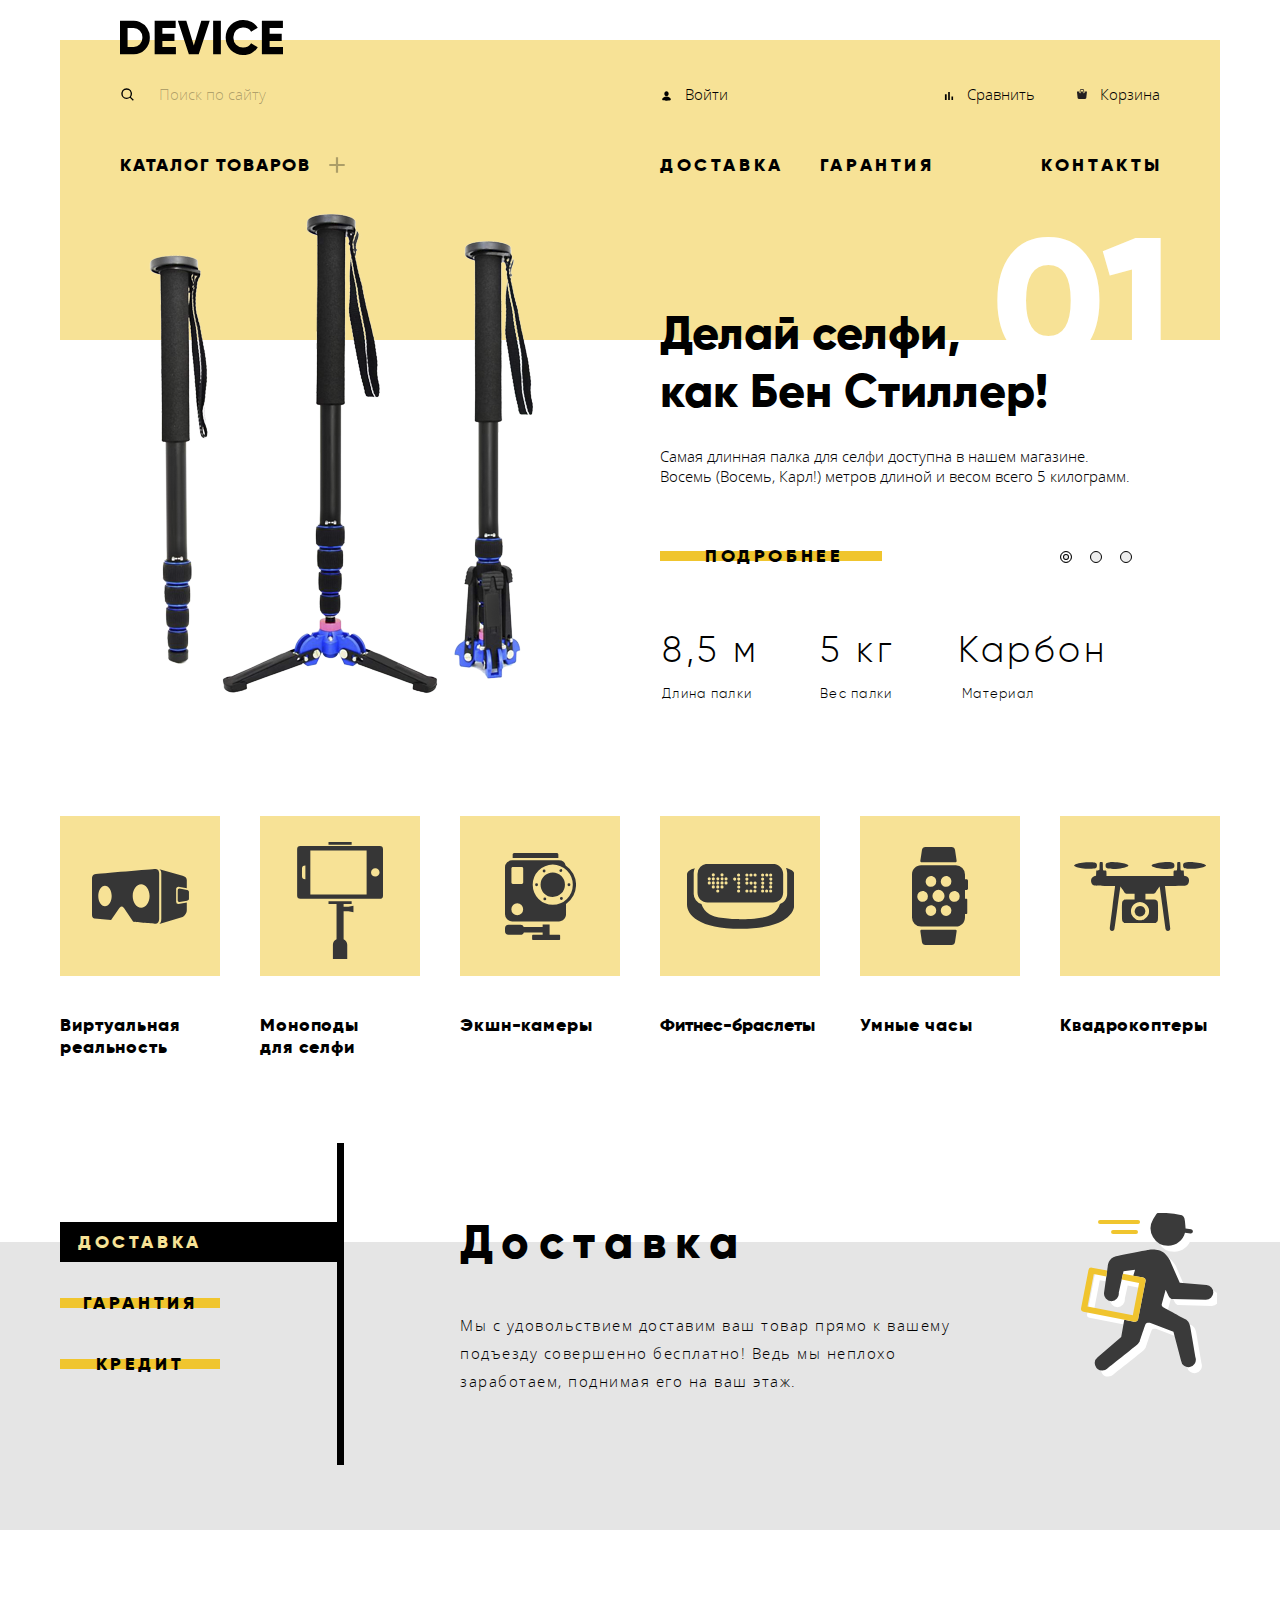
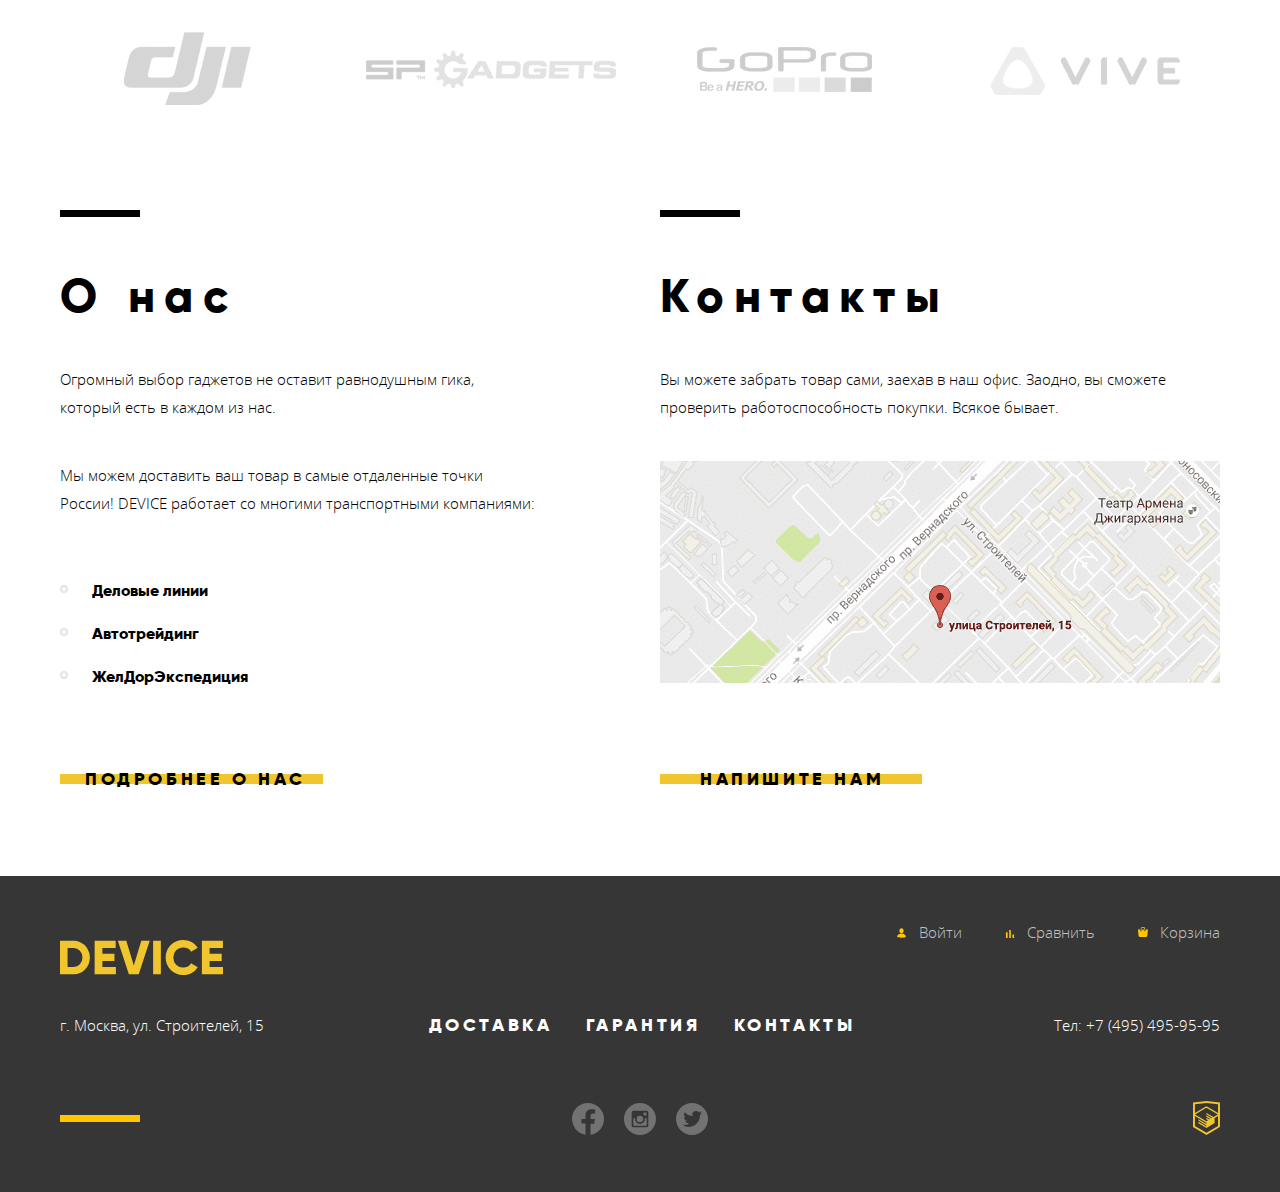
==== commit 6ad945f9: "Поправила замечания после проверки" ====
--- a/index.html
+++ b/index.html
@@ -175,95 +175,95 @@
       <h2 class="visually-hidden">Лучшие товары</h2>
       <ul class="best-items">
         <li class="best-item">
-          <a class="svg-box" tabindex="0">
-            <svg width="97" height="55">
-              <g clip-path="url(#clip0)" fill="#363636">
-                <path
-                  d="M84.13 32.64V20c0-1.3 1.05-2.37 2.34-2.37l8.32 1.58v-8.19c0-2.35-1.7-3.43-4.2-4.26L67.4.18c1.62 1.39 1.9 2.04 1.9 4.4v45.2c0 2.36-.46 4.07-1.97 5.21l23.26-7.07c2.4-.83 4.2-4.21 4.2-6.57v-7.91l-8.32 1.57a2.35 2.35 0 01-2.34-2.37z" />
-                <path
-                  d="M95.13 20.98l-7.6-1.45c-1 0-1.82.83-1.82 1.86v9.86c0 1.03.81 1.86 1.82 1.86l7.6-1.43c1.15-.42 1.82-.83 1.82-1.86v-6.99c0-1.02-.76-1.5-1.82-1.85zM67.17 4.48c0-5.08-4.23-4.46-4.23-4.46S5.84 4.74 2.84 5.15C-.16 5.55 0 9.53 0 9.53v36.28c0 3.74 2.6 3.75 2.6 3.75l16.48 1.4L27.2 39.3s1.11-1.83 2.5-1.83c1.4 0 2.44 1.86 2.44 1.86l9.06 13.52s18.9 1.91 22.52 1.91c3.63 0 3.44-5.02 3.44-5.02V4.48zM12.98 37.2c-3.7 0-6.7-4.6-6.7-10.27 0-5.68 3-10.28 6.7-10.28s6.7 4.6 6.7 10.28c0 5.67-3 10.27-6.7 10.27zm36.16 1.43c-4.66 0-8.44-5.24-8.44-11.7 0-6.47 3.78-11.7 8.44-11.7s8.44 5.23 8.44 11.7c0 6.46-3.78 11.7-8.44 11.7z" />
-              </g>
-              <defs></defs>
-            </svg>
-          </a>
           <a class="best-link" href="blank.html">
-            <h3>Виртуальная реальность</h3>
-          </a>
-        </li>
-        <li class="best-item">
-          <a class="svg-box svg-box-down" href="catalog.html" tabindex="0">
-            <svg width="86" height="117">
-              <g clip-path="url(#clip0)" fill="#363636">
-                <path
-                  d="M82.82 4.01H3.33A3.19 3.19 0 00.14 7.2V53.6a3.19 3.19 0 003.19 3.2h79.5A3.19 3.19 0 0086 53.6V7.2A3.19 3.19 0 0082.82 4zM8.4 37.24h-.22a3.19 3.19 0 01-3.2-3.2v-7.28a3.19 3.19 0 013.2-3.18h.22v13.66zM69.62 52.4H13.34v-44h56.28v44zm8.78-17.86a4.15 4.15 0 110-8.29 4.15 4.15 0 010 8.3zM54.65 0H31.5v2.76h23.15V0zM46.6 64.86V61.9h8.05v-2.76H31.5v2.76h8.04v35.24a6.07 6.07 0 00-3.63 5.56V117h14.33v-14.3c0-2.5-1.5-4.63-3.63-5.56v-28h4.8l5.04 1.22v-6.71l-5.05 1.21h-4.8z" />
-              </g>
-              <defs>
-                <path fill="#fff" d="M0 0h86v117H0z" />
-              </defs>
-            </svg>
-          </a>
+            <div class="svg-box">
+              <svg width="97" height="55">
+                <g clip-path="url(#clip0)" fill="#363636">
+                  <path
+                    d="M84.13 32.64V20c0-1.3 1.05-2.37 2.34-2.37l8.32 1.58v-8.19c0-2.35-1.7-3.43-4.2-4.26L67.4.18c1.62 1.39 1.9 2.04 1.9 4.4v45.2c0 2.36-.46 4.07-1.97 5.21l23.26-7.07c2.4-.83 4.2-4.21 4.2-6.57v-7.91l-8.32 1.57a2.35 2.35 0 01-2.34-2.37z" />
+                  <path
+                    d="M95.13 20.98l-7.6-1.45c-1 0-1.82.83-1.82 1.86v9.86c0 1.03.81 1.86 1.82 1.86l7.6-1.43c1.15-.42 1.82-.83 1.82-1.86v-6.99c0-1.02-.76-1.5-1.82-1.85zM67.17 4.48c0-5.08-4.23-4.46-4.23-4.46S5.84 4.74 2.84 5.15C-.16 5.55 0 9.53 0 9.53v36.28c0 3.74 2.6 3.75 2.6 3.75l16.48 1.4L27.2 39.3s1.11-1.83 2.5-1.83c1.4 0 2.44 1.86 2.44 1.86l9.06 13.52s18.9 1.91 22.52 1.91c3.63 0 3.44-5.02 3.44-5.02V4.48zM12.98 37.2c-3.7 0-6.7-4.6-6.7-10.27 0-5.68 3-10.28 6.7-10.28s6.7 4.6 6.7 10.28c0 5.67-3 10.27-6.7 10.27zm36.16 1.43c-4.66 0-8.44-5.24-8.44-11.7 0-6.47 3.78-11.7 8.44-11.7s8.44 5.23 8.44 11.7c0 6.46-3.78 11.7-8.44 11.7z" />
+                </g>
+                <defs></defs>
+              </svg>
+            </div>            
+            <h3>Виртуальная реальность</h3>            
+          </a>          
+        </li>
+        <li class="best-item">
           <a class="best-link" href="catalog.html">
+            <div class="svg-box svg-box-down">
+              <svg width="86" height="117">
+                <g clip-path="url(#clip0)" fill="#363636">
+                  <path
+                    d="M82.82 4.01H3.33A3.19 3.19 0 00.14 7.2V53.6a3.19 3.19 0 003.19 3.2h79.5A3.19 3.19 0 0086 53.6V7.2A3.19 3.19 0 0082.82 4zM8.4 37.24h-.22a3.19 3.19 0 01-3.2-3.2v-7.28a3.19 3.19 0 013.2-3.18h.22v13.66zM69.62 52.4H13.34v-44h56.28v44zm8.78-17.86a4.15 4.15 0 110-8.29 4.15 4.15 0 010 8.3zM54.65 0H31.5v2.76h23.15V0zM46.6 64.86V61.9h8.05v-2.76H31.5v2.76h8.04v35.24a6.07 6.07 0 00-3.63 5.56V117h14.33v-14.3c0-2.5-1.5-4.63-3.63-5.56v-28h4.8l5.04 1.22v-6.71l-5.05 1.21h-4.8z" />
+                </g>
+                <defs>
+                  <path fill="#fff" d="M0 0h86v117H0z" />
+                </defs>
+              </svg>
+            </div>          
             <h3>Моноподы<br> для селфи</h3>
-          </a>
-        </li>
-        <li class="best-item">
-          <a class="svg-box" href="blank.html" tabindex="0">
-            <svg width="71" height="87">
-              <g clip-path="url(#clip0)" fill="#363636">
-                <path
-                  d="M53.35 1.49c0-.74-.58-1.49-1.31-1.49H9.05c-.73 0-1.38.75-1.38 1.49v3.52h45.68V1.5zM54.2 81.8h-9.6V71.44h-6.95v2.5H18.77a3.49 3.49 0 00-3.18-2.15H3.56A3.59 3.59 0 000 75.31v3.02a3.55 3.55 0 003.56 3.48h12.03c1.52 0 2.8-.9 3.27-2.33h18.79v2.33h-9.52c-.53 0-1.01.44-1.01.97v3.17c0 .54.48 1.05 1.01 1.05H54.2c.53 0 .93-.51.93-1.05v-3.17c0-.53-.4-.97-.93-.97zM60.67 12.39a7.04 7.04 0 00-6.77-5.05H7.15A7.1 7.1 0 000 14.36v46.9a7.18 7.18 0 007.15 7.12h46.74c3.9 0 7.13-3.2 7.13-7.12V50.92a23.3 23.3 0 00-.36-38.52zM12.24 62.15a5.91 5.91 0 11.02-11.82 5.91 5.91 0 01-.02 11.82zm5.96-32.6c0 .78-.64 1.42-1.42 1.42H7.84c-.78 0-1.42-.64-1.42-1.42V15.39c0-.79.64-1.43 1.42-1.43h8.94c.78 0 1.42.64 1.42 1.43v14.16zm29.56 22.3a20.1 20.1 0 01-20.05-20.12 20.1 20.1 0 0120.05-20.12 20.1 20.1 0 0120.06 20.13 20.1 20.1 0 01-20.06 20.12z" />
-                <path
-                  d="M47.76 43.96a12.2 12.2 0 0012.19-12.23 12.2 12.2 0 00-12.19-12.22 12.2 12.2 0 00-12.19 12.22 12.2 12.2 0 0012.2 12.23zM31.56 33.17a1.43 1.43 0 100-2.87 1.43 1.43 0 000 2.87zM63.96 33.17a1.43 1.43 0 100-2.87 1.43 1.43 0 000 2.87zM39.1 19.43a1.43 1.43 0 100-2.87 1.43 1.43 0 000 2.87zM56.41 46.91a1.43 1.43 0 100-2.86 1.43 1.43 0 000 2.86zM55.7 19a1.44 1.44 0 100-2.87 1.44 1.44 0 000 2.87zM39.83 47.34a1.43 1.43 0 100-2.87 1.43 1.43 0 000 2.87z" />
-              </g>
-            </svg>
-          </a>
+          </a>  
+        </li>
+        <li class="best-item">
           <a class="best-link" href="blank.html">
+            <div class="svg-box">
+              <svg width="71" height="87">
+                <g clip-path="url(#clip0)" fill="#363636">
+                  <path
+                    d="M53.35 1.49c0-.74-.58-1.49-1.31-1.49H9.05c-.73 0-1.38.75-1.38 1.49v3.52h45.68V1.5zM54.2 81.8h-9.6V71.44h-6.95v2.5H18.77a3.49 3.49 0 00-3.18-2.15H3.56A3.59 3.59 0 000 75.31v3.02a3.55 3.55 0 003.56 3.48h12.03c1.52 0 2.8-.9 3.27-2.33h18.79v2.33h-9.52c-.53 0-1.01.44-1.01.97v3.17c0 .54.48 1.05 1.01 1.05H54.2c.53 0 .93-.51.93-1.05v-3.17c0-.53-.4-.97-.93-.97zM60.67 12.39a7.04 7.04 0 00-6.77-5.05H7.15A7.1 7.1 0 000 14.36v46.9a7.18 7.18 0 007.15 7.12h46.74c3.9 0 7.13-3.2 7.13-7.12V50.92a23.3 23.3 0 00-.36-38.52zM12.24 62.15a5.91 5.91 0 11.02-11.82 5.91 5.91 0 01-.02 11.82zm5.96-32.6c0 .78-.64 1.42-1.42 1.42H7.84c-.78 0-1.42-.64-1.42-1.42V15.39c0-.79.64-1.43 1.42-1.43h8.94c.78 0 1.42.64 1.42 1.43v14.16zm29.56 22.3a20.1 20.1 0 01-20.05-20.12 20.1 20.1 0 0120.05-20.12 20.1 20.1 0 0120.06 20.13 20.1 20.1 0 01-20.06 20.12z" />
+                  <path
+                    d="M47.76 43.96a12.2 12.2 0 0012.19-12.23 12.2 12.2 0 00-12.19-12.22 12.2 12.2 0 00-12.19 12.22 12.2 12.2 0 0012.2 12.23zM31.56 33.17a1.43 1.43 0 100-2.87 1.43 1.43 0 000 2.87zM63.96 33.17a1.43 1.43 0 100-2.87 1.43 1.43 0 000 2.87zM39.1 19.43a1.43 1.43 0 100-2.87 1.43 1.43 0 000 2.87zM56.41 46.91a1.43 1.43 0 100-2.86 1.43 1.43 0 000 2.86zM55.7 19a1.44 1.44 0 100-2.87 1.44 1.44 0 000 2.87zM39.83 47.34a1.43 1.43 0 100-2.87 1.43 1.43 0 000 2.87z" />
+                </g>
+              </svg>
+            </div>          
             <h3>Экшн-камеры</h3>
           </a>
         </li>
         <li class="best-item">
-          <a class="svg-box" href="blank.html" tabindex="0">
-            <svg width="107" height="65">
-              <g clip-path="url(#clip0)" fill="#363636">
-                <path
-                  d="M98.97 4.07a10.4 10.4 0 011.2 4.82V30c0 4.62-3.09 8.53-7.24 9.9-1.33 4-3.78 7.86-8.05 10.44-8.68 5.23-31.12 4.83-31.2 4.83-.08 0-22.51.4-31.19-4.83a18.73 18.73 0 01-8.04-10.28 10.5 10.5 0 01-7.76-10.06V8.9c0-1.69.43-3.28 1.14-4.69C4.17 5.1 0 6.92 0 10.43v29.99c0 10.25 11.84 24.43 53.66 24.43 41.82 0 53.65-14.18 53.65-24.43V10.43c0-3.68-4.57-5.49-8.34-6.36z" />
-                <path
-                  d="M20.56 38.46h65.52c5.57 0 10.08-4.51 10.08-10.08V9.93c0-5.56-4.51-10.07-10.08-10.07H20.56A10.08 10.08 0 0010.5 9.93v18.45c0 5.57 4.5 10.08 10.07 10.08zm63.13-29a1.57 1.57 0 110 3.15 1.57 1.57 0 010-3.14zm0 4.05a1.57 1.57 0 110 3.13 1.57 1.57 0 010-3.13zm0 4.04a1.57 1.57 0 110 3.13 1.57 1.57 0 010-3.13zm0 3.82a1.57 1.57 0 110 3.14 1.57 1.57 0 010-3.14zm0 4.04a1.57 1.57 0 110 3.14 1.57 1.57 0 010-3.14zM79.66 9.47a1.57 1.57 0 110 3.13 1.57 1.57 0 010-3.13zm0 15.94a1.57 1.57 0 110 3.14 1.57 1.57 0 010-3.14zM75.62 9.47a1.57 1.57 0 110 3.14 1.57 1.57 0 010-3.14zm0 4.04a1.57 1.57 0 110 3.14 1.57 1.57 0 010-3.14zm0 4.04a1.57 1.57 0 110 3.13 1.57 1.57 0 010-3.13zm0 3.82a1.57 1.57 0 110 3.14 1.57 1.57 0 010-3.14zm0 4.04a1.57 1.57 0 110 3.14 1.57 1.57 0 010-3.14zM67.96 9.47a1.57 1.57 0 110 3.13 1.57 1.57 0 010-3.13zm0 8.08a1.57 1.57 0 110 3.13 1.57 1.57 0 010-3.13zm0 3.88a1.57 1.57 0 110 3.13 1.57 1.57 0 010-3.13zm0 3.98a1.57 1.57 0 110 3.14 1.57 1.57 0 010-3.14zM63.94 9.47a1.57 1.57 0 110 3.14 1.57 1.57 0 010-3.14zm0 8.08a1.57 1.57 0 110 3.13 1.57 1.57 0 010-3.13zm0 7.86a1.57 1.57 0 110 3.14 1.57 1.57 0 010-3.14zM59.89 9.47a1.57 1.57 0 110 3.14 1.57 1.57 0 010-3.14zm0 4.04a1.57 1.57 0 110 3.14 1.57 1.57 0 010-3.14zm0 4.04a1.57 1.57 0 110 3.14 1.57 1.57 0 010-3.14zm0 7.86a1.57 1.57 0 110 3.14 1.57 1.57 0 010-3.14zm-8.3-15.94a1.57 1.57 0 110 3.14 1.57 1.57 0 010-3.14zm0 4.04a1.57 1.57 0 110 3.13 1.57 1.57 0 010-3.13zm0 4.04a1.57 1.57 0 110 3.13 1.57 1.57 0 010-3.13zm0 3.88a1.57 1.57 0 11.01 3.13 1.57 1.57 0 010-3.13zm0 3.98a1.57 1.57 0 110 3.14 1.57 1.57 0 010-3.14zm-4.03-11.9a1.57 1.57 0 110 3.13 1.57 1.57 0 010-3.13zm-8.5-.21a1.57 1.57 0 110 3.14 1.57 1.57 0 010-3.15zm0 4.03a1.57 1.57 0 110 3.14 1.57 1.57 0 010-3.14zm-4.04-8.08a1.57 1.57 0 110 3.14 1.57 1.57 0 010-3.14zm0 4.04a1.57 1.57 0 110 3.14 1.57 1.57 0 010-3.13zm0 4.04a1.57 1.57 0 110 3.14 1.57 1.57 0 010-3.14zm0 4.04a1.57 1.57 0 110 3.14 1.57 1.57 0 010-3.14zm-4.26-8.08a1.57 1.57 0 110 3.14 1.57 1.57 0 010-3.13zm0 4.04a1.57 1.57 0 110 3.14 1.57 1.57 0 010-3.14zm0 4.04a1.57 1.57 0 110 3.14 1.57 1.57 0 010-3.14zm0 4.04a1.57 1.57 0 110 3.14 1.57 1.57 0 010-3.14zM26.3 9.25a1.57 1.57 0 110 3.15 1.57 1.57 0 010-3.15zm0 4.04a1.57 1.57 0 110 3.15 1.57 1.57 0 010-3.15zm0 4.04a1.57 1.57 0 110 3.14 1.57 1.57 0 010-3.14zm0 4.04a1.57 1.57 0 110 3.15 1.57 1.57 0 010-3.15zm-4.04-8.08a1.57 1.57 0 110 3.15 1.57 1.57 0 010-3.15zm0 4.04a1.57 1.57 0 110 3.14 1.57 1.57 0 010-3.14z" />
-              </g>
-              <defs></defs>
-            </svg>
-          </a>
           <a class="best-link" href="blank.html">
+            <div class="svg-box">
+              <svg width="107" height="65">
+                <g clip-path="url(#clip0)" fill="#363636">
+                  <path
+                    d="M98.97 4.07a10.4 10.4 0 011.2 4.82V30c0 4.62-3.09 8.53-7.24 9.9-1.33 4-3.78 7.86-8.05 10.44-8.68 5.23-31.12 4.83-31.2 4.83-.08 0-22.51.4-31.19-4.83a18.73 18.73 0 01-8.04-10.28 10.5 10.5 0 01-7.76-10.06V8.9c0-1.69.43-3.28 1.14-4.69C4.17 5.1 0 6.92 0 10.43v29.99c0 10.25 11.84 24.43 53.66 24.43 41.82 0 53.65-14.18 53.65-24.43V10.43c0-3.68-4.57-5.49-8.34-6.36z" />
+                  <path
+                    d="M20.56 38.46h65.52c5.57 0 10.08-4.51 10.08-10.08V9.93c0-5.56-4.51-10.07-10.08-10.07H20.56A10.08 10.08 0 0010.5 9.93v18.45c0 5.57 4.5 10.08 10.07 10.08zm63.13-29a1.57 1.57 0 110 3.15 1.57 1.57 0 010-3.14zm0 4.05a1.57 1.57 0 110 3.13 1.57 1.57 0 010-3.13zm0 4.04a1.57 1.57 0 110 3.13 1.57 1.57 0 010-3.13zm0 3.82a1.57 1.57 0 110 3.14 1.57 1.57 0 010-3.14zm0 4.04a1.57 1.57 0 110 3.14 1.57 1.57 0 010-3.14zM79.66 9.47a1.57 1.57 0 110 3.13 1.57 1.57 0 010-3.13zm0 15.94a1.57 1.57 0 110 3.14 1.57 1.57 0 010-3.14zM75.62 9.47a1.57 1.57 0 110 3.14 1.57 1.57 0 010-3.14zm0 4.04a1.57 1.57 0 110 3.14 1.57 1.57 0 010-3.14zm0 4.04a1.57 1.57 0 110 3.13 1.57 1.57 0 010-3.13zm0 3.82a1.57 1.57 0 110 3.14 1.57 1.57 0 010-3.14zm0 4.04a1.57 1.57 0 110 3.14 1.57 1.57 0 010-3.14zM67.96 9.47a1.57 1.57 0 110 3.13 1.57 1.57 0 010-3.13zm0 8.08a1.57 1.57 0 110 3.13 1.57 1.57 0 010-3.13zm0 3.88a1.57 1.57 0 110 3.13 1.57 1.57 0 010-3.13zm0 3.98a1.57 1.57 0 110 3.14 1.57 1.57 0 010-3.14zM63.94 9.47a1.57 1.57 0 110 3.14 1.57 1.57 0 010-3.14zm0 8.08a1.57 1.57 0 110 3.13 1.57 1.57 0 010-3.13zm0 7.86a1.57 1.57 0 110 3.14 1.57 1.57 0 010-3.14zM59.89 9.47a1.57 1.57 0 110 3.14 1.57 1.57 0 010-3.14zm0 4.04a1.57 1.57 0 110 3.14 1.57 1.57 0 010-3.14zm0 4.04a1.57 1.57 0 110 3.14 1.57 1.57 0 010-3.14zm0 7.86a1.57 1.57 0 110 3.14 1.57 1.57 0 010-3.14zm-8.3-15.94a1.57 1.57 0 110 3.14 1.57 1.57 0 010-3.14zm0 4.04a1.57 1.57 0 110 3.13 1.57 1.57 0 010-3.13zm0 4.04a1.57 1.57 0 110 3.13 1.57 1.57 0 010-3.13zm0 3.88a1.57 1.57 0 11.01 3.13 1.57 1.57 0 010-3.13zm0 3.98a1.57 1.57 0 110 3.14 1.57 1.57 0 010-3.14zm-4.03-11.9a1.57 1.57 0 110 3.13 1.57 1.57 0 010-3.13zm-8.5-.21a1.57 1.57 0 110 3.14 1.57 1.57 0 010-3.15zm0 4.03a1.57 1.57 0 110 3.14 1.57 1.57 0 010-3.14zm-4.04-8.08a1.57 1.57 0 110 3.14 1.57 1.57 0 010-3.14zm0 4.04a1.57 1.57 0 110 3.14 1.57 1.57 0 010-3.13zm0 4.04a1.57 1.57 0 110 3.14 1.57 1.57 0 010-3.14zm0 4.04a1.57 1.57 0 110 3.14 1.57 1.57 0 010-3.14zm-4.26-8.08a1.57 1.57 0 110 3.14 1.57 1.57 0 010-3.13zm0 4.04a1.57 1.57 0 110 3.14 1.57 1.57 0 010-3.14zm0 4.04a1.57 1.57 0 110 3.14 1.57 1.57 0 010-3.14zm0 4.04a1.57 1.57 0 110 3.14 1.57 1.57 0 010-3.14zM26.3 9.25a1.57 1.57 0 110 3.15 1.57 1.57 0 010-3.15zm0 4.04a1.57 1.57 0 110 3.15 1.57 1.57 0 010-3.15zm0 4.04a1.57 1.57 0 110 3.14 1.57 1.57 0 010-3.14zm0 4.04a1.57 1.57 0 110 3.15 1.57 1.57 0 010-3.15zm-4.04-8.08a1.57 1.57 0 110 3.15 1.57 1.57 0 010-3.15zm0 4.04a1.57 1.57 0 110 3.14 1.57 1.57 0 010-3.14z" />
+                </g>
+                <defs></defs>
+              </svg>
+            </div>          
             <h3 class="not-ls">Фитнес-браслеты</h3>
           </a>
         </li>
         <li class="best-item">
-          <a class="svg-box" tabindex="0">
-            <svg width="56" height="98">
-              <g clip-path="url(#clip0)" fill="#363636">
-                <path
-                  d="M54.5 32.2h-1.52v-4.64a9.16 9.16 0 00-9.08-9.19H9.08c-5 0-9.08 4.13-9.08 9.19v42.86a9.16 9.16 0 009.08 9.19H43.9c5 0 9.08-4.13 9.08-9.19v-3.41h1.52c.41 0 .75-.34.75-.76V52.47a.76.76 0 00-.76-.77h-1.51v-8.79h1.52c.83 0 1.5-.68 1.5-1.53v-7.65c0-.84-.67-1.53-1.5-1.53zm-20.42-3.11c2.93 0 5.3 2.4 5.3 5.36a5.33 5.33 0 01-5.3 5.35c-2.92 0-5.3-2.4-5.3-5.35a5.33 5.33 0 015.3-5.36zm-15.13 0c2.92 0 5.3 2.4 5.3 5.36a5.33 5.33 0 01-5.3 5.35c-2.93 0-5.3-2.4-5.3-5.35a5.33 5.33 0 015.3-5.36zM5.3 49.39a5.33 5.33 0 015.3-5.35c2.92 0 5.3 2.4 5.3 5.36a5.33 5.33 0 01-5.3 5.36c-2.93 0-5.3-2.4-5.3-5.36zm13.64 19.5c-2.92 0-5.3-2.4-5.3-5.35a5.33 5.33 0 015.3-5.36c2.93 0 5.3 2.4 5.3 5.36a5.33 5.33 0 01-5.3 5.35zm1.5-19.9a6.09 6.09 0 016.05-6.12 6.09 6.09 0 016.06 6.12 6.09 6.09 0 01-6.06 6.13 6.1 6.1 0 01-6.05-6.13zm13.64 19.9c-2.92 0-5.3-2.4-5.3-5.35a5.33 5.33 0 015.3-5.36c2.93 0 5.3 2.4 5.3 5.36a5.33 5.33 0 01-5.3 5.35zm8.3-14.13c-2.92 0-5.3-2.4-5.3-5.36a5.33 5.33 0 015.3-5.36c2.93 0 5.3 2.4 5.3 5.36a5.33 5.33 0 01-5.3 5.36zM9.65 15.31h33.68c.85 0 1.44-.68 1.3-1.51l-1.6-10.77A3.68 3.68 0 0039.5 0H13.47a3.68 3.68 0 00-3.51 3.03L8.34 13.8c-.12.83.46 1.51 1.3 1.51zM43.33 82.67H9.65c-.85 0-1.43.68-1.3 1.52l1.6 10.76a3.68 3.68 0 003.52 3.03h26.04a3.68 3.68 0 003.51-3.02l1.62-10.77a1.28 1.28 0 00-1.3-1.52z" />
-              </g>
-              <defs></defs>
-            </svg>
-          </a>
           <a class="best-link" href="blank.html">
+            <div class="svg-box" tabindex="0">
+              <svg width="56" height="98">
+                <g clip-path="url(#clip0)" fill="#363636">
+                  <path
+                    d="M54.5 32.2h-1.52v-4.64a9.16 9.16 0 00-9.08-9.19H9.08c-5 0-9.08 4.13-9.08 9.19v42.86a9.16 9.16 0 009.08 9.19H43.9c5 0 9.08-4.13 9.08-9.19v-3.41h1.52c.41 0 .75-.34.75-.76V52.47a.76.76 0 00-.76-.77h-1.51v-8.79h1.52c.83 0 1.5-.68 1.5-1.53v-7.65c0-.84-.67-1.53-1.5-1.53zm-20.42-3.11c2.93 0 5.3 2.4 5.3 5.36a5.33 5.33 0 01-5.3 5.35c-2.92 0-5.3-2.4-5.3-5.35a5.33 5.33 0 015.3-5.36zm-15.13 0c2.92 0 5.3 2.4 5.3 5.36a5.33 5.33 0 01-5.3 5.35c-2.93 0-5.3-2.4-5.3-5.35a5.33 5.33 0 015.3-5.36zM5.3 49.39a5.33 5.33 0 015.3-5.35c2.92 0 5.3 2.4 5.3 5.36a5.33 5.33 0 01-5.3 5.36c-2.93 0-5.3-2.4-5.3-5.36zm13.64 19.5c-2.92 0-5.3-2.4-5.3-5.35a5.33 5.33 0 015.3-5.36c2.93 0 5.3 2.4 5.3 5.36a5.33 5.33 0 01-5.3 5.35zm1.5-19.9a6.09 6.09 0 016.05-6.12 6.09 6.09 0 016.06 6.12 6.09 6.09 0 01-6.06 6.13 6.1 6.1 0 01-6.05-6.13zm13.64 19.9c-2.92 0-5.3-2.4-5.3-5.35a5.33 5.33 0 015.3-5.36c2.93 0 5.3 2.4 5.3 5.36a5.33 5.33 0 01-5.3 5.35zm8.3-14.13c-2.92 0-5.3-2.4-5.3-5.36a5.33 5.33 0 015.3-5.36c2.93 0 5.3 2.4 5.3 5.36a5.33 5.33 0 01-5.3 5.36zM9.65 15.31h33.68c.85 0 1.44-.68 1.3-1.51l-1.6-10.77A3.68 3.68 0 0039.5 0H13.47a3.68 3.68 0 00-3.51 3.03L8.34 13.8c-.12.83.46 1.51 1.3 1.51zM43.33 82.67H9.65c-.85 0-1.43.68-1.3 1.52l1.6 10.76a3.68 3.68 0 003.52 3.03h26.04a3.68 3.68 0 003.51-3.02l1.62-10.77a1.28 1.28 0 00-1.3-1.52z" />
+                </g>
+                <defs></defs>
+              </svg>
+            </div>          
             <h3>Умные часы</h3>
           </a>
         </li>
         <li class="best-item">
-          <a class="svg-box" tabindex="0">
-            <svg width="132" height="69">
-              <g clip-path="url(#clip0)" fill="#363636">
-                <path
-                  d="M12.05.26C6.51.75 1.84 1.86.58 2.93c-.73.62-.73.62-.24 1.16C1 4.8 4.06 5.73 7.6 6.32c4 .67 12.51.7 13.72.05 1.22-.66 1.63-1.41 1.63-2.98 0-1.62-.62-2.41-2.22-2.85C19.27.15 14.94 0 12.05.26zM25.77.49c-.13.28-.25 2.1-.25 4.11 0 4.06.15 3.78-2.2 3.93l-1.03.08-.13 2.54-.12 2.55-1.2.28c-2.57.67-3.99 2.6-3.78 5.3.13 1.92 1.03 3.34 2.58 4.08 1.1.52 1.47.54 11.24.54 5.55 0 10.14.08 10.19.18.05.13-1.1 9.4-2.58 20.64-1.44 11.23-2.68 21-2.7 21.67C35.72 68 36.6 69 38.12 69c1.24 0 2.01-.64 2.32-1.9.13-.52 1.5-10.34 3.02-21.83a727.78 727.78 0 012.94-20.86c.1 0 1.08 1.4 2.2 3.13 2.93 4.63 2.4 4.32 7.63 4.32h4.36v5.63l-5.14.08c-4.72.07-5.2.12-5.88.61-1.57 1.16-1.62 1.42-1.62 10.98 0 9.53.02 9.79 1.52 11.05l.85.7H81.7l.85-.7c1.5-1.26 1.52-1.52 1.52-11.05 0-9.56-.05-9.82-1.63-10.98-.67-.49-1.16-.54-5.88-.61l-5.13-.08v-5.63h4.36c5.23 0 4.7.3 7.63-4.32a25.53 25.53 0 012.2-3.13c.07 0 1.42 9.4 2.94 20.86 1.52 11.5 2.89 21.31 3.01 21.83.31 1.26 1.09 1.9 2.33 1.9 1.52 0 2.4-1 2.34-2.62-.02-.67-1.26-10.44-2.7-21.67a903 903 0 01-2.58-20.64c.05-.1 4.64-.18 10.19-.18 9.77 0 10.13-.02 11.24-.54 1.55-.74 2.45-2.16 2.58-4.08a4.75 4.75 0 00-3.8-5.3L110 13.7l-.13-2.55-.13-2.54-1.03-.08c-2.34-.15-2.2.13-2.2-3.93 0-2-.12-3.83-.25-4.11-.2-.36-.54-.49-1.37-.49-.61 0-1.23.13-1.42.3-.2.21-.3 1.47-.3 3.94 0 2.47-.1 3.73-.31 3.93-.18.18-.9.31-1.65.31-1.63 0-1.66.05-1.66 3.11v2.29H32.48v-2.29c0-3.06-.02-3.1-1.65-3.1-.75 0-1.47-.14-1.65-.32-.2-.2-.31-1.46-.31-3.93s-.1-3.73-.3-3.93C28.37.13 27.75 0 27.13 0c-.82 0-1.16.13-1.37.49zM68.62 40.6c2.89.9 5.39 3.4 6.16 6.17.44 1.54.31 4.21-.28 5.78a10.23 10.23 0 01-4.57 4.94c-1.29.64-1.75.71-3.92.71-2.16 0-2.63-.07-3.92-.71a10.22 10.22 0 01-4.56-4.94c-.6-1.57-.73-4.24-.29-5.78a9.58 9.58 0 016.06-6.17 7.56 7.56 0 015.32 0z" />
-                <path
-                  d="M63.8 44.44c-2.04.92-3.51 3.65-3.07 5.73a5.43 5.43 0 008 3.7 5.3 5.3 0 002.44-5.78 5.38 5.38 0 00-5.16-4.14c-.64 0-1.62.23-2.22.49zM36.1.15c-3.93.67-4.52 1.14-4.52 3.45 0 1.82.46 2.41 2.27 2.95 1.55.47 7.17.52 10.5.13 6.86-.82 11.32-2.54 9.7-3.75-1.27-.9-4.9-1.88-9.06-2.39-2.47-.3-8-.54-8.9-.39zM89.48.26c-6.31.59-11.86 2.08-11.86 3.18 0 1.73 7.84 3.47 15.63 3.5 5.8 0 7.2-.64 7.2-3.34 0-1.83-.62-2.62-2.38-3.09C96.42.11 92.4 0 89.48.26zM112.78.28c-1.78.23-3.02.77-3.43 1.5-.4.76-.31 2.9.15 3.57.93 1.3 1.65 1.46 7.07 1.46 3.66 0 5.8-.13 7.87-.49 3.53-.59 6.6-1.51 7.24-2.23.5-.54.5-.54-.23-1.16-1.34-1.13-5.96-2.18-11.92-2.67-3.48-.29-4.48-.29-6.75.02z" />
-              </g>
-              <defs></defs>
-            </svg>
-          </a>
-          <a href="blank.html">
+          <a class="best-link" href="blank.html">
+            <div class="svg-box" tabindex="0">
+              <svg width="132" height="69">
+                <g clip-path="url(#clip0)" fill="#363636">
+                  <path
+                    d="M12.05.26C6.51.75 1.84 1.86.58 2.93c-.73.62-.73.62-.24 1.16C1 4.8 4.06 5.73 7.6 6.32c4 .67 12.51.7 13.72.05 1.22-.66 1.63-1.41 1.63-2.98 0-1.62-.62-2.41-2.22-2.85C19.27.15 14.94 0 12.05.26zM25.77.49c-.13.28-.25 2.1-.25 4.11 0 4.06.15 3.78-2.2 3.93l-1.03.08-.13 2.54-.12 2.55-1.2.28c-2.57.67-3.99 2.6-3.78 5.3.13 1.92 1.03 3.34 2.58 4.08 1.1.52 1.47.54 11.24.54 5.55 0 10.14.08 10.19.18.05.13-1.1 9.4-2.58 20.64-1.44 11.23-2.68 21-2.7 21.67C35.72 68 36.6 69 38.12 69c1.24 0 2.01-.64 2.32-1.9.13-.52 1.5-10.34 3.02-21.83a727.78 727.78 0 012.94-20.86c.1 0 1.08 1.4 2.2 3.13 2.93 4.63 2.4 4.32 7.63 4.32h4.36v5.63l-5.14.08c-4.72.07-5.2.12-5.88.61-1.57 1.16-1.62 1.42-1.62 10.98 0 9.53.02 9.79 1.52 11.05l.85.7H81.7l.85-.7c1.5-1.26 1.52-1.52 1.52-11.05 0-9.56-.05-9.82-1.63-10.98-.67-.49-1.16-.54-5.88-.61l-5.13-.08v-5.63h4.36c5.23 0 4.7.3 7.63-4.32a25.53 25.53 0 012.2-3.13c.07 0 1.42 9.4 2.94 20.86 1.52 11.5 2.89 21.31 3.01 21.83.31 1.26 1.09 1.9 2.33 1.9 1.52 0 2.4-1 2.34-2.62-.02-.67-1.26-10.44-2.7-21.67a903 903 0 01-2.58-20.64c.05-.1 4.64-.18 10.19-.18 9.77 0 10.13-.02 11.24-.54 1.55-.74 2.45-2.16 2.58-4.08a4.75 4.75 0 00-3.8-5.3L110 13.7l-.13-2.55-.13-2.54-1.03-.08c-2.34-.15-2.2.13-2.2-3.93 0-2-.12-3.83-.25-4.11-.2-.36-.54-.49-1.37-.49-.61 0-1.23.13-1.42.3-.2.21-.3 1.47-.3 3.94 0 2.47-.1 3.73-.31 3.93-.18.18-.9.31-1.65.31-1.63 0-1.66.05-1.66 3.11v2.29H32.48v-2.29c0-3.06-.02-3.1-1.65-3.1-.75 0-1.47-.14-1.65-.32-.2-.2-.31-1.46-.31-3.93s-.1-3.73-.3-3.93C28.37.13 27.75 0 27.13 0c-.82 0-1.16.13-1.37.49zM68.62 40.6c2.89.9 5.39 3.4 6.16 6.17.44 1.54.31 4.21-.28 5.78a10.23 10.23 0 01-4.57 4.94c-1.29.64-1.75.71-3.92.71-2.16 0-2.63-.07-3.92-.71a10.22 10.22 0 01-4.56-4.94c-.6-1.57-.73-4.24-.29-5.78a9.58 9.58 0 016.06-6.17 7.56 7.56 0 015.32 0z" />
+                  <path
+                    d="M63.8 44.44c-2.04.92-3.51 3.65-3.07 5.73a5.43 5.43 0 008 3.7 5.3 5.3 0 002.44-5.78 5.38 5.38 0 00-5.16-4.14c-.64 0-1.62.23-2.22.49zM36.1.15c-3.93.67-4.52 1.14-4.52 3.45 0 1.82.46 2.41 2.27 2.95 1.55.47 7.17.52 10.5.13 6.86-.82 11.32-2.54 9.7-3.75-1.27-.9-4.9-1.88-9.06-2.39-2.47-.3-8-.54-8.9-.39zM89.48.26c-6.31.59-11.86 2.08-11.86 3.18 0 1.73 7.84 3.47 15.63 3.5 5.8 0 7.2-.64 7.2-3.34 0-1.83-.62-2.62-2.38-3.09C96.42.11 92.4 0 89.48.26zM112.78.28c-1.78.23-3.02.77-3.43 1.5-.4.76-.31 2.9.15 3.57.93 1.3 1.65 1.46 7.07 1.46 3.66 0 5.8-.13 7.87-.49 3.53-.59 6.6-1.51 7.24-2.23.5-.54.5-.54-.23-1.16-1.34-1.13-5.96-2.18-11.92-2.67-3.48-.29-4.48-.29-6.75.02z" />
+                </g>
+                <defs></defs>
+              </svg>
+            </div>          
             <h3>Квадрокоптеры </h3>
           </a>
         </li>
--- a/css/style.css
+++ b/css/style.css
@@ -1,31 +1,31 @@
 @font-face {
   font-family: "Open Sans";
-  src: url("../fonts/opensanslight.woff2") format("woff2"),
-    url("../fonts/opensanslight.woff") format("woff");
+  src: url(../fonts/opensanslight.woff2) format("woff2"),
+    url(../fonts/opensanslight.woff) format("woff");
   font-weight: 300;
   font-style: normal;
 }
 
 @font-face {
   font-family: "Open Sans";
-  src: url("../fonts/opensans.woff2") format("woff2"),
-    url("../fonts/opensans.woff") format("woff");
+  src: url(../fonts/opensans.woff2) format("woff2"),
+    url(../fonts/opensans.woff) format("woff");
   font-weight: 700;
   font-style: normal;
 }
 
 @font-face {
   font-family: "Gilroy";
-  src: url("../fonts/gilroylight.woff2") format("woff2"),
-    url("../fonts/gilroylight.woff") format("woff");
+  src: url(../fonts/gilroylight.woff2) format("woff2"),
+    url(../fonts/gilroylight.woff) format("woff");
   font-weight: 300;
   font-style: normal;
 }
 
 @font-face {
   font-family: "Gilroy";
-  src: url("../fonts/gilroyextrabold.woff2") format("woff2"),
-    url("../fonts/gilroyextrabold.woff") format("woff");
+  src: url(../fonts/gilroyextrabold.woff2) format("woff2"),
+    url(../fonts/gilroyextrabold.woff) format("woff");
   font-weight: 800;
   font-style: normal;
 }
@@ -58,6 +58,7 @@
   --hover-background: #eaeaea;
   --error: #f6dada;
   --box-shadow: rgba(0, 0, 0, 0.18);
+  --box-shadow-light: rgba(0, 0, 0, 0.15);
   --special-green: #91c92f;
   --scale: rgba(0, 0, 0, 0.2);
 }
@@ -66,7 +67,7 @@
 
 body {
   margin: auto;
-  font-family: "Open Sans", sans-serif;
+  font-family: "Open Sans", "Arial", sans-serif;
   font-size: 15px;
   line-height: 28px;
   font-weight: 300;
@@ -92,6 +93,8 @@
 }
 
 .btn {
+  padding-top: 9px;
+  padding-bottom: 9px;
   background-image: linear-gradient(transparent 37%,
       var(--special-yellow-one) 37%,
       var(--special-yellow-one) 63%,
@@ -106,8 +109,7 @@
 
 .size-min {
   width: 832px;
-  margin-right: calc((100vw - 1160px) / 2);
-  ;
+  margin-right: calc((100vw - 1200px) / 2);
 }
 
 /*====Grid====*/
@@ -119,6 +121,7 @@
 .page-body {
   min-height: 100%;
   display: grid;
+
   grid-template-rows: min-content 1fr min-content;
   align-content: start;
 }
@@ -127,16 +130,16 @@
 
 /*====header====*/
 
-header {
-  position: relative;
-  /* width: 1160px; */
+.header {
+  position: relative;
+
   margin: auto;
   margin-top: 40px;
   margin-bottom: -130px;
   background-color: var(--special-yellow-light);
 }
 
-header .logo {
+.header .logo {
   position: absolute;
   margin-left: 60px;
   margin-top: -20px;
@@ -156,10 +159,13 @@
 }
 
 .search {
+  box-sizing: border-box;
   margin-right: auto;
   margin-left: 0;
+  margin-top: -15px;
   line-height: 20px;
   color: var(--basic-black-transp);
+  border: 2px solid transparent;
 }
 
 .search button,
@@ -167,30 +173,43 @@
   margin: 0;
   padding: 0;
   border: none;
-  background-color: inherit;
-}
-
-.search button {
-  display: inline-block;
-  vertical-align: bottom;
-  margin-right: 18px;
-  width: 16px;
-  height: 16px;
-}
-
-.search input {
-  font-family: "Open Sans", sans-serif;
+  font-family: "Open Sans", "Arial", sans-serif;
   font-size: 15px;
   line-height: 20px;
   font-weight: 300;
   color: var(--basic-black);
+  background-color: inherit;
+}
+
+.search button {
+  display: inline-block;
+  vertical-align: middle;
+  margin: 0;
+  padding: 15px 17px;
+  color: transparent;
+  text-transform: uppercase;
+}
+
+.search input {
+  padding-left: 37px;
+
+}
+
+.search::before {
+  content: " ";
+  position: absolute;
+  top: 47px;
+  left: 60px;
+  width: 16px;
+  height: 16px;
+  background-image: url(../img/icon_search.svg);
 }
 
 .search input::placeholder {
   color: var(--basic-black-transp);
 }
 
-header .additional-navigation {
+.header .additional-navigation {
   position: relative;
   display: flex;
   flex-wrap: wrap;
@@ -203,29 +222,29 @@
   margin-left: 25px;
 }
 
-header .login::before,
-header .login-in::before {
+.header .login::before,
+.header .login-in::before {
   background-image: url(../img/icon_user.svg);
 }
 
-header .compare {
+.header .compare {
   position: relative;
   margin-left: auto;
 }
 
-header .compare::before {
+.header .compare::before {
   background-image: url(../img/icon_chart.svg);
 }
 
-header .basket {
+.header .basket {
   position: relative;
   margin-left: 65px;
 }
 
-header .login::before,
-header .compare::before,
-header .basket::before,
-header .login-in::before {
+.header .login::before,
+.header .compare::before,
+.header .basket::before,
+.header .login-in::before {
   content: " ";
   position: absolute;
   width: 13px;
@@ -234,7 +253,7 @@
   top: 5px;
 }
 
-header .basket::before {
+.header .basket::before {
   width: 10px;
   height: 10px;
   left: -23px;
@@ -247,11 +266,12 @@
   list-style: none;
   margin: 0;
   padding: 0;
-}
-
-header .navigation-item {
-  margin-top: 50px;
-  font-family: "Gilroy", sans-serif;
+
+}
+
+.header .navigation-item {
+  margin-top: 31px;
+  font-family: "Gilroy", "Arial", sans-serif;
   font-size: 18px;
   line-height: 22px;
   font-weight: 800;
@@ -259,7 +279,7 @@
   text-transform: uppercase;
 }
 
-header .navigation-item:nth-child(2) {
+.header .navigation-item:nth-child(2) {
   margin-left: 315px;
 }
 
@@ -273,7 +293,7 @@
     "mp sw ."
     "ac . .";
   box-sizing: border-box;
-  /* width: 1160px; */
+  width: 1160px;
   margin: 0;
   margin-left: -60px;
   padding: 0;
@@ -282,6 +302,7 @@
   padding-left: 60px;
   list-style: none;
   background-color: var(--special-yellow-light);
+
 }
 
 .vr {
@@ -328,7 +349,7 @@
 
 .catalog-item {
   margin-top: 16px;
-  font-family: "Open Sans", sans-serif;
+  font-family: "Open Sans", "Arial", sans-serif;
   font-size: 15px;
   line-height: 20px;
   font-weight: 300;
@@ -340,13 +361,14 @@
   width: 225px;
   margin-left: 3px;
   letter-spacing: 0.1em;
-}
-
-header .navigation-guarantee {
+  background-color: var(--special-yellow-light);
+}
+
+.header .navigation-guarantee {
   margin-left: 36px;
 }
 
-header .navigation-contacts {
+.header .navigation-contacts {
   margin-left: auto;
 }
 
@@ -372,20 +394,53 @@
   padding-top: 94px;
   padding-left: 20px;
   padding-right: 0;
-  font-family: "Gilroy", sans-serif;
+  font-family: "Gilroy", "Arial", sans-serif;
   font-size: 47px;
   line-height: 58px;
   font-weight: 800;
 }
 
-.number {
+.selfie-stick .tagline::after {
+  content: "01";
   position: absolute;
   z-index: -10;
   top: -18px;
   right: -13px;
   margin: 0;
   padding: 0;
-  font-family: "Gilroy", sans-serif;
+  font-family: "Gilroy", "Arial", sans-serif;
+  font-size: 179px;
+  line-height: 219px;
+  font-weight: 800;
+  text-transform: uppercase;
+  color: var(--basic-white);
+}
+
+.smart-band .tagline::after {
+  content: "02";
+  position: absolute;
+  z-index: -10;
+  top: -18px;
+  right: -13px;
+  margin: 0;
+  padding: 0;
+  font-family: "Gilroy", "Arial", sans-serif;
+  font-size: 179px;
+  line-height: 219px;
+  font-weight: 800;
+  text-transform: uppercase;
+  color: var(--basic-white);
+}
+
+.quadcopter .tagline::after {
+  content: "03";
+  position: absolute;
+  z-index: -10;
+  top: -18px;
+  right: -13px;
+  margin: 0;
+  padding: 0;
+  font-family: "Gilroy", "Arial", sans-serif;
   font-size: 179px;
   line-height: 219px;
   font-weight: 800;
@@ -410,9 +465,10 @@
 .promo-content {
   margin: 0;
   width: 472px;
-  min-height: 90px;
+  min-height: 70px;
   padding-top: 26px;
   padding-left: 20px;
+  padding-bottom: 20px;
   line-height: 20px;
 }
 
@@ -425,8 +481,7 @@
 .promo-box {
   display: flex;
   flex-wrap: wrap;
-  padding-top: 5px;
-  font-family: "Gilroy", sans-serif;
+  font-family: "Gilroy", "Arial", sans-serif;
   font-size: 18px;
   line-height: 22px;
   font-weight: 800;
@@ -437,7 +492,7 @@
 .promo-sliders {
   position: absolute;
   right: 0;
-  top: 317px;
+  bottom: 137px;
   display: flex;
   flex-wrap: wrap;
   margin-left: auto;
@@ -464,14 +519,14 @@
 
 .promo-box .btn {
   display: inline-block;
-  vertical-align: center;
+  vertical-align: middle;
   margin: 0;
   margin-left: 20px;
-  padding: 5px 39px 5px 45px;
+  padding: 9px 39px 9px 45px;
 }
 
 .parameters-items {
-  padding-top: 46px;
+  padding-top: 44px;
 }
 
 .parameters-items td {
@@ -486,7 +541,7 @@
   min-width: 136px;
   margin: 0;
   padding: 0;
-  font-family: "Gilroy", sans-serif;
+  font-family: "Gilroy", "Arial", sans-serif;
   font-size: 36px;
   line-height: 42px;
   font-weight: 300;
@@ -503,7 +558,7 @@
 
 .parameters-items .td-parameter {
   padding-top: 13px;
-  font-family: "Gilroy", sans-serif;
+  font-family: "Gilroy", "Arial", sans-serif;
   font-size: 13px;
   line-height: 15px;
   font-weight: 300;
@@ -559,7 +614,7 @@
   width: 160px;
 }
 
-.best-item:not(:last-child) {
+.best-item:not(:nth-child(6n)) {
   margin-right: 40px;
 }
 
@@ -583,7 +638,7 @@
 .best-item h3 {
   margin: 0;
   padding: 0;
-  font-family: "Gilroy", sans-serif;
+  font-family: "Gilroy", "Arial", sans-serif;
   font-size: 18px;
   line-height: 22px;
   font-weight: 800;
@@ -597,8 +652,8 @@
 /*====service====*/
 
 .services {
-  background-image: linear-gradient(transparent 39%,
-      var(--basic-grey-light) 39%,
+  background-image: linear-gradient(transparent 184px,
+      var(--basic-grey-light) 184px,
       var(--basic-grey-light) 100%);
 }
 
@@ -617,6 +672,7 @@
   width: 284px;
   margin: 0;
   padding: 0;
+  padding-top: 8px;
   list-style: none;
 }
 
@@ -631,14 +687,15 @@
 }
 
 .services-item {
-  padding-top: 34px;
+  padding-top: 21px;
 }
 
 .services-item .btn {
   display: inline-block;
+  vertical-align: middle;
   width: 160px;
   border: none;
-  font-family: "Gilroy", sans-serif;
+  font-family: "Gilroy", "Arial", sans-serif;
   font-size: 18px;
   line-height: 22px;
   font-weight: 800;
@@ -659,7 +716,7 @@
   content: " ";
   position: absolute;
   z-index: -1;
-  top: -7px;
+  top: 0;
   left: 0;
   width: 277px;
   height: 40px;
@@ -688,7 +745,7 @@
   padding: 0;
   margin-bottom: 40px;
   padding-right: 10px;
-  font-family: "Gilroy", sans-serif;
+  font-family: "Gilroy", "Arial", sans-serif;
   font-size: 47px;
   line-height: 58px;
   font-weight: 800;
@@ -745,34 +802,21 @@
   list-style: none;
 }
 
-.producers-item {
+.producers-item:not(:nth-child(4n)) {
   margin-right: 40px;
 }
 
 .producers-logo {
   display: inline-block;
+  vertical-align: middle;
   width: 260px;
   height: 100px;
-}
-
-.dji {
-  background-image: url(../img/logo-1.png);
-}
-
-.sp-gadgets {
-  background-image: url(../img/logo-2.png);
-}
-
-.gopro {
-  background-image: url(../img/logo-3.png);
-}
-
-.vive {
-  background-image: url(../img/logo-4.png);
+  cursor: pointer;
+  filter: grayscale(1) opacity(20%);
 }
 
 .producers-item:first-child {
-  margin-left: auto;
+  margin-left: 0;
 }
 
 .producers-item:last-child {
@@ -785,10 +829,8 @@
   display: grid;
   grid-template-columns: 50% 50%;
   gap: 20px;
-  /* width: 1160px; */
   margin: auto;
-  margin-bottom: 5px;
-  padding-top: 100px;
+  padding-top: 108px;
 }
 
 .box-info-contacts h2 {
@@ -797,7 +839,7 @@
   padding: 0;
   padding-top: 39px;
   padding-bottom: 40px;
-  font-family: "Gilroy", sans-serif;
+  font-family: "Gilroy", "Arial", sans-serif;
   font-size: 47px;
   line-height: 58px;
   font-weight: 800;
@@ -821,9 +863,11 @@
 
 .box-info-contacts .btn {
   display: inline-block;
-  margin-top: 72px;
-  padding: 5px 17px 5px 25px;
-  font-family: "Gilroy", sans-serif;
+  vertical-align: middle;
+  margin-top: 68px;
+  padding-right: 17px;
+  padding-left: 25px;
+  font-family: "Gilroy", "Arial", sans-serif;
   font-size: 18px;
   line-height: 22px;
   font-weight: 800;
@@ -846,12 +890,25 @@
 }
 
 .transport-item {
-  font-family: "Gilroy", sans-serif;
+  position: relative;
+  font-family: "Gilroy", "Arial", sans-serif;
   font-size: 16px;
   line-height: 28px;
   font-weight: 800;
 }
 
+.transport-item::before {
+  content: "";
+  position: absolute;
+  box-sizing: border-box;
+  top: 8px;
+  left: -32px;
+  width: 8px;
+  height: 8px;
+  border: 2px solid var(--basic-grey-light);
+  border-radius: 50%;
+}
+
 .transport-item:not(:last-child) {
   padding-bottom: 15px;
 }
@@ -859,14 +916,15 @@
 /*====contacts====*/
 
 .contacts .btn {
-  padding: 5px 38px 5px 40px;
+  padding-right: 38px;
+  padding-left: 40px;
 }
 
 /*====footer====*/
 
-footer {
+.footer {
   background-color: var(--basic-dark-light);
-  margin-top: 76px;
+  margin-top: 77px;
 }
 
 .footer-box {
@@ -880,11 +938,9 @@
   color: var(--basic-white);
 }
 
-.footer-login .footer-box {
-  padding-right: 3px;
-}
-
-footer .logo {
+
+
+.footer .logo {
   grid-area: fl;
   margin-top: 22px;
   margin-bottom: 25px;
@@ -906,6 +962,10 @@
   margin-left: 65px;
 }
 
+.footer-login .logout {
+  margin-left: 22px;
+}
+
 .additional-navigation-footer .login::before,
 .additional-navigation-footer .login-in::before {
   content: "";
@@ -937,7 +997,7 @@
   background-image: url(../img/icon_cart_f.svg);
 }
 
-address {
+.footer address {
   position: relative;
   grid-area: ad;
   margin-top: 7px;
@@ -945,7 +1005,7 @@
   line-height: 20px;
 }
 
-address::after {
+.footer address::after {
   content: "";
   position: absolute;
   top: 100px;
@@ -967,7 +1027,7 @@
   align-items: flex-start;
   margin: 0;
   padding: 0;
-  font-family: "Gilroy", sans-serif;
+  font-family: "Gilroy", "Arial", sans-serif;
   font-size: 18px;
   line-height: 22px;
   font-weight: 800;
@@ -980,14 +1040,7 @@
   margin: 0;
   padding: 0;
   padding-top: 3px;
-  /* padding-right: 3px; */
   text-align: end;
-}
-
-
-
-.contacts-phone .phone {
-  margin-left: 4px;
 }
 
 .social {
@@ -1004,6 +1057,7 @@
 
 .social-item a {
   display: inline-block;
+  vertical-align: middle;
   width: 32px;
   height: 32px;
   margin-right: 12px;
@@ -1020,8 +1074,8 @@
   height: 34px;
   margin-top: auto;
   margin-left: auto;
-  margin-right: -2px;
-  margin-bottom: 7px;
+  margin-right: -3px;
+  /* margin-bottom: 7px; */
   background-image: url(../img/logo-html.svg);
   background-repeat: no-repeat;
 }
@@ -1059,7 +1113,7 @@
   height: 550px;
   padding: 92px 100px 66px;
   background-color: var(--basic-white);
-  box-shadow: 0px 10px 16px rgba(0, 0, 0, 0.15);
+  box-shadow: 0px 10px 16px var(--box-shadow-light);
 }
 
 .name-email-box {
@@ -1070,7 +1124,7 @@
 }
 
 .write-us label {
-  font-family: "Gilroy", sans-serif;
+  font-family: "Gilroy", "Arial", sans-serif;
   font-size: 18px;
   line-height: 22px;
   font-weight: 800;
@@ -1078,6 +1132,7 @@
 
 .write-us input {
   display: inline-block;
+  vertical-align: middle;
   box-sizing: border-box;
   width: 100%;
   padding: 0;
@@ -1085,7 +1140,7 @@
   margin: 0;
   margin-top: 10px;
   border: none;
-  font-family: "Open Sans", sans-serif;
+  font-family: "Open Sans", "Arial", sans-serif;
   font-size: 14px;
   line-height: 19px;
   letter-spacing: 0;
@@ -1104,7 +1159,7 @@
       var(--special-yellow-light) 63%,
       var(--basic-white) 63%);
   cursor: pointer;
-  font-family: "Gilroy", sans-serif;
+  font-family: "Gilroy", "Arial", sans-serif;
   font-size: 18px;
   line-height: 22px;
   font-weight: 800;
@@ -1117,6 +1172,7 @@
 
 .textarea-write {
   display: inline-block;
+  vertical-align: middle;
   box-sizing: border-box;
   width: 100%;
   padding: 0;
@@ -1124,7 +1180,7 @@
   margin: 0;
   margin-top: 10px;
   border: none;
-  font-family: "Open Sans", sans-serif;
+  font-family: "Open Sans", "Arial", sans-serif;
   font-size: 14px;
   line-height: 19px;
   letter-spacing: 0;
@@ -1160,7 +1216,7 @@
 
 /*====user-navigation-login====*/
 
-header .login-in {
+.header .login-in {
   position: relative;
   margin-left: 24px;
   margin-right: 22px;
@@ -1173,7 +1229,7 @@
   top: 5px;
 }
 
-header .logout {
+.header .logout {
   color: var(--basic-black-transp);
 }
 
@@ -1186,7 +1242,7 @@
   margin-left: auto;
   margin-right: auto;
   padding: 60px 50px 17px 60px;
-  font-family: "Gilroy", sans-serif;
+  font-family: "Gilroy", "Arial", sans-serif;
   font-size: 47px;
   line-height: 58px;
   font-weight: 800;
@@ -1200,7 +1256,7 @@
 .main-navigation {
   width: 1120px;
   margin: auto;
-  font-family: "Open Sans", sans-serif;
+  font-family: "Open Sans", "Arial", sans-serif;
   font-size: 14px;
   line-height: 19px;
   font-weight: 300;
@@ -1242,7 +1298,7 @@
     "sc sr"
     "sc r"
     "sc p";
-  grid-template-columns: calc(((100vw - 1160px) / 2) + 324px) 1fr;
+  grid-template-columns: calc(((100vw - 1160px) / 2) + 320px) 1fr;
   margin-top: 49px;
 }
 
@@ -1251,9 +1307,8 @@
 .search-catalog-box {
   box-sizing: border-box;
   width: 268px;
-  margin-left: calc((100vw - 1160px) / 2);
-  margin-right: 0;
-  padding-left: 56px;
+  margin-left: auto;
+  margin-right: 0;  
 }
 
 .search-catalog {
@@ -1268,9 +1323,9 @@
 .search-catalog h2 {
   margin: 0;
   margin-top: 25px;
-  margin-bottom: 112px;
-  padding: 0;
-  font-family: "Gilroy", sans-serif;
+  margin-bottom: 111px;
+  padding: 0;
+  font-family: "Gilroy", "Arial", sans-serif;
   font-size: 16px;
   line-height: 20px;
   font-weight: 800;
@@ -1279,7 +1334,7 @@
 }
 
 .search-catalog .btn {
-  font-family: "Gilroy", sans-serif;
+  font-family: "Gilroy", "Arial", sans-serif;
   font-size: 18px;
   line-height: 22px;
   font-weight: 800;
@@ -1290,7 +1345,7 @@
 .filter {
   position: relative;
   margin: 0;
-  margin-bottom: 54px;
+  margin-bottom: 53px;
   padding: 0;
   border: none;
 }
@@ -1305,7 +1360,8 @@
 }
 
 .filter legend {
-  font-family: "Gilroy", sans-serif;
+  position: relative;
+  font-family: "Gilroy", "Arial", sans-serif;
   font-size: 14px;
   line-height: 17px;
   font-weight: 800;
@@ -1319,7 +1375,7 @@
 }
 
 .price-center {
-  font-family: "Gilroy", sans-serif;
+  font-family: "Gilroy", "Arial", sans-serif;
   font-size: 14px;
   line-height: 16px;
   font-weight: 300;
@@ -1327,10 +1383,11 @@
 
 .price-center input {
   display: inline-block;
+  vertical-align: middle;
   width: 80px;
   margin: 0;
   padding: 0;
-  font-family: "Gilroy", sans-serif;
+  font-family: "Gilroy", "Arial", sans-serif;
   font-size: 14px;
   line-height: 16px;
   font-weight: 300;
@@ -1338,6 +1395,11 @@
   background-color: transparent;
 }
 
+
+.filter-color {
+  margin-bottom: 55px;
+}
+
 .color-item,
 .bluetooth-item {
   margin-left: 26px;
@@ -1363,12 +1425,13 @@
 }
 
 .filter-bluetooth {
-  margin-bottom: 50px;
+  margin-bottom: 44px;
 }
 
 .search-catalog .btn {
   display: inline-block;
-  padding: 3px 43px 3px 37px;
+  vertical-align: middle;
+  padding: 9px 43px 9px 37px;
   border: none;
   background-image: linear-gradient(var(--basic-grey-light) 37%,
       var(--special-yellow-one) 37%,
@@ -1396,7 +1459,7 @@
   margin: 0;
   margin-right: 67px;
   padding: 0;
-  font-family: "Gilroy", sans-serif;
+  font-family: "Gilroy", "Arial", sans-serif;
   font-size: 16px;
   line-height: 20px;
   font-weight: 800;
@@ -1453,6 +1516,7 @@
 
 .results h3 {
   display: inline-block;
+  vertical-align: middle;
   margin: 0;
   padding: 30px 80px 31px 0;
   font-family: "Gilroy", "Arial", sans-serif;
@@ -1466,9 +1530,9 @@
   display: grid;
   grid-template-columns: 50% 50%;
   column-gap: 40px;
-  row-gap: 18px;
-  margin: 0;
-  padding: 69px 40px 9px 72px;
+  row-gap: 17px;
+  margin: 0;
+  padding: 70px 40px 9px 72px;
   list-style: none;
 }
 
@@ -1482,7 +1546,7 @@
   top: 32px;
   right: -5px;
   text-align: center;
-  font-family: "Gilroy", sans-serif;
+  font-family: "Gilroy", "Arial", sans-serif;
   font-size: 16px;
   line-height: 18px;
   font-weight: 300;
@@ -1495,8 +1559,8 @@
 }
 
 .title-box-ss .price {
-  top: 35px;
-  right: -2px;
+  top: 33px;
+  right: -3px;
 }
 
 .results-item img {
@@ -1528,11 +1592,11 @@
 
 .btn-box a {
   box-sizing: border-box;
-  padding: 3px 37px;
+  padding: 9px 37px;
 }
 
 .hover-box .btn {
-  font-family: "Gilroy", sans-serif;
+  font-family: "Gilroy", "Arial", sans-serif;
   font-size: 18px;
   line-height: 22px;
   font-weight: 800;
@@ -1549,7 +1613,7 @@
   position: absolute;
   z-index: 15;
   top: 29px;
-  right: 29px;
+  right: 27px;
   width: 62px;
   height: 62px;
   background-image: url(../img/new.svg);
@@ -1571,7 +1635,7 @@
   margin-left: 72px;
   margin-right: auto;
   margin-bottom: 78px;
-  font-family: "Gilroy", sans-serif;
+  font-family: "Gilroy", "Arial", sans-serif;
   font-size: 16px;
   line-height: 22px;
   font-weight: 800;
@@ -1582,6 +1646,7 @@
 
 .back-forward {
   display: inline-block;
+  vertical-align: middle;
   padding: 24px 28px 24px 30px;
 }
 
@@ -1600,6 +1665,10 @@
   color: var(--basic-black-transp);
 }
 
+.pages-item a {
+  cursor: pointer;
+}
+
 .pages-item .active {
   color: var(--basic-black);
 }
@@ -1610,38 +1679,58 @@
   margin-top: 0;
 }
 
-.additional-navigation-footer .logout {
+.additional-navigation-.footer .logout {
   margin-left: 23px;
 }
 
 /*====stylegide=====*/
-
-*:focus {
-  outline: 2px solid var(--basic-black);
-}
-
-.logo svg:hover,
-.logo svg:focus {
-  opacity: 0.6;
-}
-
-.logo svg:active {
-  opacity: 0.3;
-}
 
 .search:hover input::placeholder {
   color: var(--basic-black-transp-min);
 }
 
-header a:hover,
-header a:focus,
-footer a:hover,
-footer a:focus {
+.search:focus-within {
+  border-bottom: 2px solid var(--basic-black);
+  outline: none;
+}
+
+.search input:focus {
+  outline: none;
+}
+
+.search button:hover {
+  opacity: 1;
+  background-color: var(--basic-black);
+  color: var(--basic-white);
+}
+
+.search button:active {
+  opacity: 1;
+  background-color: var(--basic-black);
+  color: var(--basic-white-transp-max);
+}
+
+.search button:focus {
+  box-sizing: border-box;
+  color: var(--basic-black);
+  outline: 2px solid var(--basic-black);
+}
+
+.search:focus-within button {
+  box-sizing: border-box;
+  color: var(--basic-black);
+  outline: 2px solid var(--basic-black);
+}
+
+.header a:hover,
+.header a:focus,
+.footer a:hover,
+.footer a:focus {
   opacity: 0.6;
 }
 
-header a:active,
-footer a:active {
+.header a:active,
+.footer a:active {
   opacity: 0.3;
 }
 
@@ -1658,20 +1747,19 @@
 
 .btn:active {
   color: var(--basic-black-transp);
-  background-color: var(--special-yellow-light);
   background-image: none;
 }
 
-.svg-box:hover,
-.svg-box:focus {
+.best-link:hover .svg-box,
+.best-link:focus .svg-box{
   background-color: var(--special-yellow-one);
 }
 
-.svg-box:active svg {
+.best-link:active {
   opacity: 0.3;
 }
 
-.best-link:active h3 {
+.best-link:active svg {
   opacity: 0.3;
 }
 
@@ -1679,7 +1767,7 @@
   content: " ";
   position: absolute;
   z-index: -1;
-  top: -7px;
+  top: 0;
   left: 0;
   width: 277px;
   height: 40px;
@@ -1694,29 +1782,12 @@
   outline: none;
 }
 
-.dji:hover,
-.dji:focus {
-  background-image: url(../img/logo-color-1.png);
-}
-
-.sp-gadgets:hover,
-.sp-gadgets:focus {
-  background-image: url(../img/logo-color-2.png);
-}
-
-.gopro:hover,
-.gopro:focus {
-  background-image: url(../img/logo-color-3.png);
-}
-
-.vive:hover,
-.vive:focus {
-  background-image: url(../img/logo-color-4.png);
-}
-
+.producers-logo:hover,
+.producers-logo:focus {
+  filter: none;
+}
 
 .close:hover,
-
 .close:focus {
   background-color: var(--special-yellow-two);
 }
@@ -1802,6 +1873,16 @@
   color: var(--basic-black-transp);
 }
 
+.pages-item a:hover,
+.pages-item a:focus {
+  opacity: 0.6;
+}
+
+.pages-item a:active {
+  opacity: 1;
+  color: var(--basic-black);
+}
+
 /*===checkbox====*/
 
 .check-input,
@@ -1815,6 +1896,11 @@
 .filter .check-input:focus,
 .filter .radio-input:focus {
   outline: none;
+}
+
+.check-input:focus~.check-box::before,
+.radio-input:focus~.check-radio::before {
+  box-shadow: 0 0 3px 2px var(--basic-dark-light);
 }
 
 .check {
@@ -1889,15 +1975,17 @@
   outline: -webkit-focus-ring-color auto 1px;
 }
 
-.check-input:checked:active+.check-box::after,
-.radio-input:checked:active+.check-radio::after {
+.check-input:checked:active + .check-box::after,
+.radio-input:checked:active + .check-radio::after {
   display: none;
 }
 
-.check-input:disabled+.check-box::before,
-.check-input:disabled+.check-box::after,
-.radio-input:disabled+.check-radio::before,
-.radio-input:disabled+.check-radio::after {
+.check-input:disabled +.check-box,
+.radio-input:disabled +.check-radio,
+.check-input:disabled +.check-box::before,
+.check-input:disabled +.check-box::after,
+.radio-input:disabled +.check-radio::before,
+.radio-input:disabled +.check-radio::after {
   opacity: 0.25;
 }
 
@@ -1936,7 +2024,7 @@
   width: 19px;
   height: 25px;
   padding: 0;
-  background-image: url("../img/filter-button.svg");
+  background-image: url(../img/filter-button.svg);
   background-repeat: no-repeat;
   background-position: top center;
   cursor: pointer;
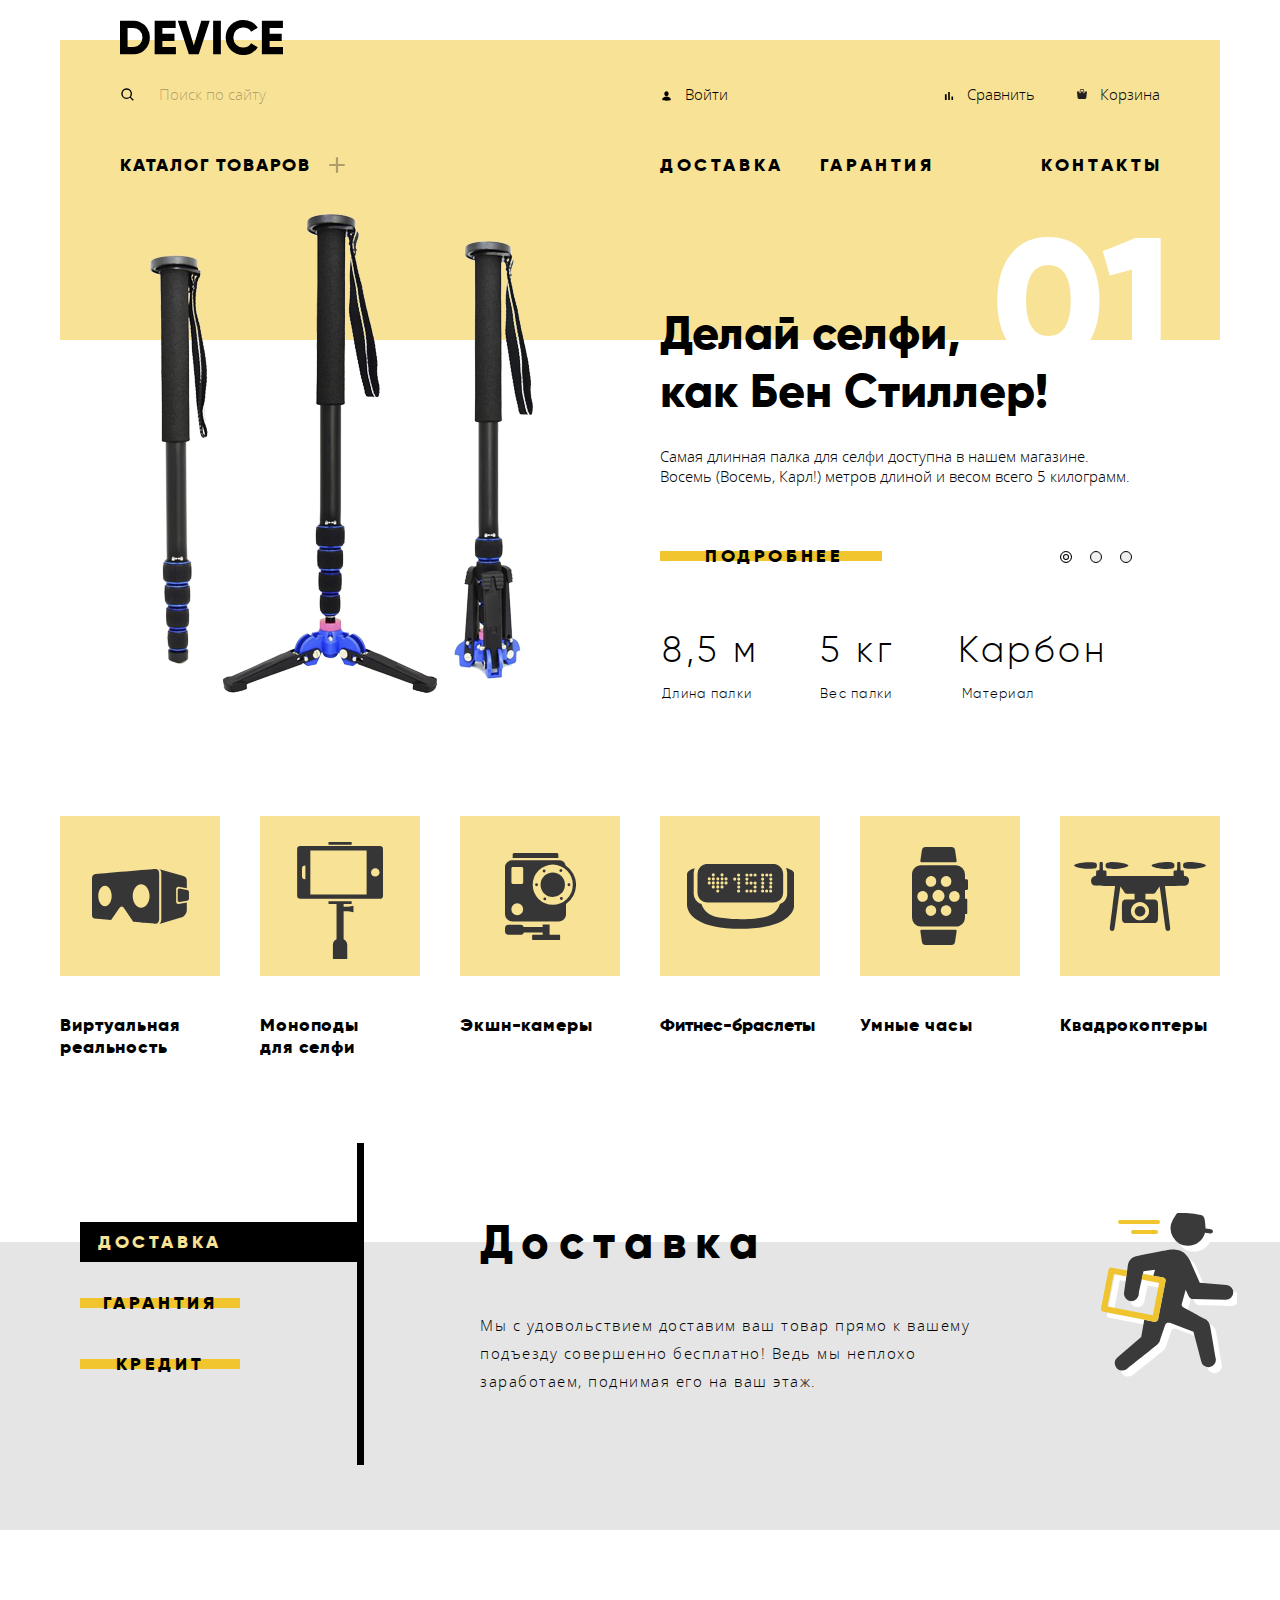
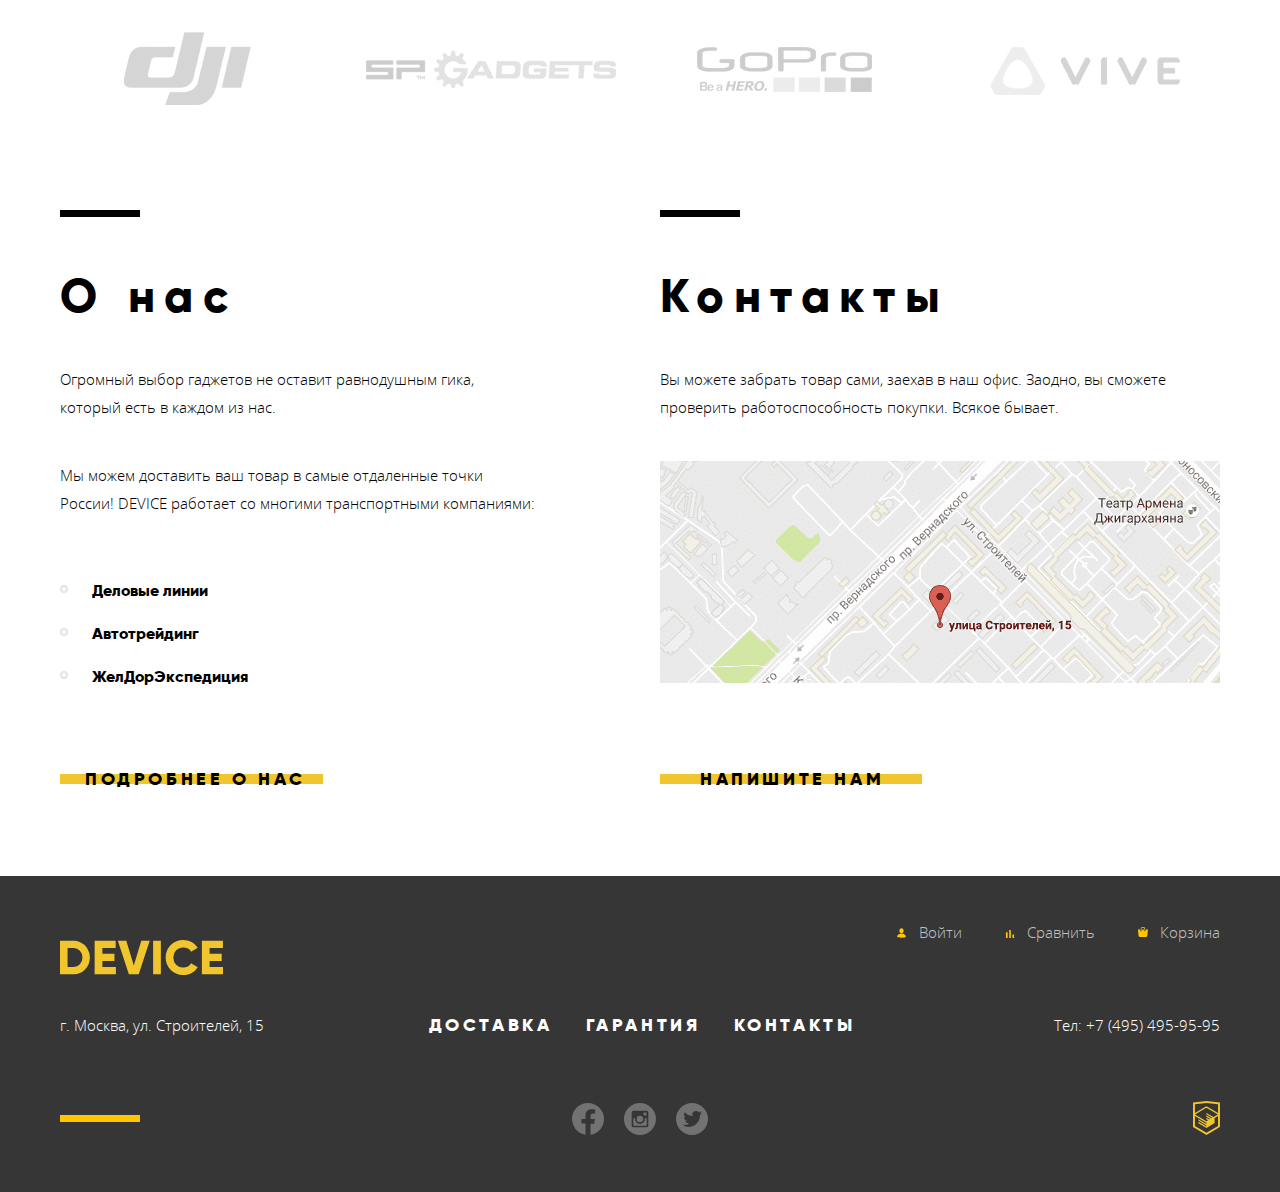
==== commit dd615223: "Поправила замечания после проверик ч2" ====
--- a/index.html
+++ b/index.html
@@ -5,7 +5,7 @@
   <meta charset="utf-8">
   <title>HTML Academy: Девайс</title>
   <link href="css/normalize.css" rel="stylesheet" />
-  <link href="css/style.css" rel="stylesheet" />
+  <link href="css/style-min.css" rel="stylesheet" />
 </head>
 
 <body class="page-body">
@@ -21,8 +21,8 @@
       </svg>
     </a>
     <div class="user-navigation">
-      <form class="search">  
-        <label class="search-label visually-hidden" for="search-input">Поиск по сайту</label>      
+      <form class="search">
+        <label class="search-label visually-hidden" for="search-input">Поиск по сайту</label>
         <input type="text" id="search-input" placeholder="Поиск по сайту">
         <button type="submit">Найти</button>
       </form>
@@ -54,7 +54,7 @@
             </li>
             <li class="catalog-item q">
               <a href="blank.html">Квадрокоптер</a>
-            </li>            
+            </li>
           </ul>
         </li>
         <li class="navigation-item navigation-delivery">
@@ -81,10 +81,10 @@
             <div class="article-box">
               <p class="tagline">
                 Делай селфи,<br> как Бен Стиллер!
-              </p>              
+              </p>
               <p class="promo-content">
                 Самая длинная палка для селфи доступна в нашем магазине. Восемь (Восемь, Карл!) метров длиной и весом
-                всего 5 килограмм.                
+                всего 5 килограмм.
               </p>
               <div class="promo-box">
                 <a class="btn" href="blank.html">Подробнее</a>
@@ -111,7 +111,7 @@
             <div class="article-box">
               <p class="tagline">
                 Худеем<br> правильно!
-              </p>              
+              </p>
               <p class="promo-content">
                 Мотивирующие фитнес-браслеты помогут найти в себе силы<br> не пропускать занятия и соблюдать диету.
               </p>
@@ -136,7 +136,7 @@
             <div class="article-box">
               <p class="tagline">
                 Порхает как бабочка, жалит как пчела!
-              </p>              
+              </p>
               <p class="promo-content">
                 Этот обычный, на первый взгляд, квадрокоптер оснащен мощным лазером, замаскированным под стандартную
                 камеру.
@@ -186,9 +186,9 @@
                 </g>
                 <defs></defs>
               </svg>
-            </div>            
-            <h3>Виртуальная реальность</h3>            
-          </a>          
+            </div>
+            <h3>Виртуальная реальность</h3>
+          </a>
         </li>
         <li class="best-item">
           <a class="best-link" href="catalog.html">
@@ -202,9 +202,9 @@
                   <path fill="#fff" d="M0 0h86v117H0z" />
                 </defs>
               </svg>
-            </div>          
+            </div>
             <h3>Моноподы<br> для селфи</h3>
-          </a>  
+          </a>
         </li>
         <li class="best-item">
           <a class="best-link" href="blank.html">
@@ -217,7 +217,7 @@
                     d="M47.76 43.96a12.2 12.2 0 0012.19-12.23 12.2 12.2 0 00-12.19-12.22 12.2 12.2 0 00-12.19 12.22 12.2 12.2 0 0012.2 12.23zM31.56 33.17a1.43 1.43 0 100-2.87 1.43 1.43 0 000 2.87zM63.96 33.17a1.43 1.43 0 100-2.87 1.43 1.43 0 000 2.87zM39.1 19.43a1.43 1.43 0 100-2.87 1.43 1.43 0 000 2.87zM56.41 46.91a1.43 1.43 0 100-2.86 1.43 1.43 0 000 2.86zM55.7 19a1.44 1.44 0 100-2.87 1.44 1.44 0 000 2.87zM39.83 47.34a1.43 1.43 0 100-2.87 1.43 1.43 0 000 2.87z" />
                 </g>
               </svg>
-            </div>          
+            </div>
             <h3>Экшн-камеры</h3>
           </a>
         </li>
@@ -233,13 +233,13 @@
                 </g>
                 <defs></defs>
               </svg>
-            </div>          
+            </div>
             <h3 class="not-ls">Фитнес-браслеты</h3>
           </a>
         </li>
         <li class="best-item">
           <a class="best-link" href="blank.html">
-            <div class="svg-box" tabindex="0">
+            <div class="svg-box">
               <svg width="56" height="98">
                 <g clip-path="url(#clip0)" fill="#363636">
                   <path
@@ -247,13 +247,13 @@
                 </g>
                 <defs></defs>
               </svg>
-            </div>          
+            </div>
             <h3>Умные часы</h3>
           </a>
         </li>
         <li class="best-item">
           <a class="best-link" href="blank.html">
-            <div class="svg-box" tabindex="0">
+            <div class="svg-box">
               <svg width="132" height="69">
                 <g clip-path="url(#clip0)" fill="#363636">
                   <path
@@ -263,7 +263,7 @@
                 </g>
                 <defs></defs>
               </svg>
-            </div>          
+            </div>
             <h3>Квадрокоптеры </h3>
           </a>
         </li>
@@ -324,17 +324,17 @@
         </li>
         <li class="producers-item">
           <a class="producers-logo sp-gadgets">
-            <img src="img/logo-color-2.png" width="260" height="100" alt="SP Gadgets">            
+            <img src="img/logo-color-2.png" width="260" height="100" alt="SP Gadgets">
           </a>
         </li>
         <li class="producers-item">
-          <a class="producers-logo gopro">            
-            <img src="img/logo-color-3.png" width="260" height="100" alt="GoPro">  
+          <a class="producers-logo gopro">
+            <img src="img/logo-color-3.png" width="260" height="100" alt="GoPro">
           </a>
         </li>
         <li class="producers-item">
           <a class="producers-logo vive">
-            <img src="img/logo-color-4.png" width="260" height="100" alt="Vive">              
+            <img src="img/logo-color-4.png" width="260" height="100" alt="Vive">
           </a>
         </li>
       </ul>
--- a/css/style-min.css
+++ b/css/style-min.css
@@ -0,0 +1 @@
+@-webkit-keyframes shake{0%,to{transform:translateX(0)}10%,30%,50%,70%,90%{transform:translateX(-10px)}20%,40%,60%,80%{transform:translateX(10px)}}@keyframes shake{0%,to{transform:translateX(0)}10%,30%,50%,70%,90%{transform:translateX(-10px)}20%,40%,60%,80%{transform:translateX(10px)}}@font-face{font-family:"Open Sans";src:url(../fonts/opensanslight.woff2) format("woff2"),url(../fonts/opensanslight.woff) format("woff");font-weight:300;font-style:normal}@font-face{font-family:"Open Sans";src:url(../fonts/opensans.woff2) format("woff2"),url(../fonts/opensans.woff) format("woff");font-weight:700;font-style:normal}@font-face{font-family:"Gilroy";src:url(../fonts/gilroylight.woff2) format("woff2"),url(../fonts/gilroylight.woff) format("woff");font-weight:300;font-style:normal}@font-face{font-family:"Gilroy";src:url(../fonts/gilroyextrabold.woff2) format("woff2"),url(../fonts/gilroyextrabold.woff) format("woff");font-weight:800;font-style:normal}:root{--basic-black: #000000;--basic-black-transp: rgba(0, 0, 0, 0.3);--basic-black-transp-max: rgba(0, 0, 0, 0.8);--basic-black-transp-min: rgba(0, 0, 0, 0.6);--basic-black-transp-max: rgba(0, 0, 0, 0.1);--basic-white: #ffffff;--basic-white-transp: rgba(255, 255, 255, 0.3);--basic-white-transp-max: rgba(255, 255, 255, 0.7);--special-yellow-one: #f0c52e;--special-yellow-two: #f0c42e;--special-yellow-light: #f7e296;--special-yellow-dark: #ffc600;--basic-grey-light: #e5e5e5;--basic-dark-light: #363636;--basic-dark: #3a3a3a;--basic-dark-dark: #231f20;--dark-hover-grey: #d9d9d9;--input-grey: #f2f2f2;--close: rgba(247, 226, 150, 0.5);--close-light: rgba(247, 226, 150, 1);--back-grey: #dcdcdc;--for-hover: rgba(238, 238, 238, 0.7);--page-background: #ebebeb;--hover-background: #eaeaea;--error: #f6dada;--box-shadow: rgba(0, 0, 0, 0.18);--box-shadow-light: rgba(0, 0, 0, 0.15);--special-green: #91c92f;--scale: rgba(0, 0, 0, 0.2)}.search button,.search input,body{margin:auto;font-family:"Open Sans","Arial",sans-serif;font-size:15px;line-height:28px;font-weight:300}img{max-width:100%}a{text-decoration:none;color:inherit}.visually-hidden{position:absolute;height:1px;width:1px;overflow:hidden;clip:rect(1px 1px 1px 1px);clip:rect(1px,1px,1px,1px);white-space:nowrap}.btn{padding-top:9px;padding-bottom:9px;background-image:linear-gradient(transparent 37%,var(--special-yellow-one) 37%,var(--special-yellow-one) 63%,transparent 63%)}.size{width:1160px;padding-left:20px;padding-right:20px;margin-left:auto;margin-right:auto}.size-min{width:832px;margin-right:calc((100vw - 1200px)/2)}.page{height:100%}.page-body{min-height:100%;display:grid;grid-template-rows:-webkit-min-content 1fr -webkit-min-content;grid-template-rows:min-content 1fr min-content;align-content:start}.header{position:relative;box-sizing:border-box;margin:40px auto -130px;background-color:var(--special-yellow-light)}.header .logo{position:absolute;margin-left:40px;margin-top:-20px}.user-navigation{display:flex;flex-wrap:wrap;width:1040px;margin:44px auto auto}.header-navigation{width:1046px;margin:auto}.search{box-sizing:border-box;margin-right:auto;margin-left:0;margin-top:-15px;line-height:20px;color:var(--basic-black-transp);border:2px solid transparent}.search button,.search input{margin:0;border:0;line-height:20px;color:var(--basic-black);background-color:inherit}.search button{display:inline-block;vertical-align:middle;padding:15px 17px;color:transparent;text-transform:uppercase}.search input{padding:0;padding-left:37px}.search::before{content:" ";position:absolute;top:47px;left:60px;width:16px;height:16px;background-image:url(../img/icon_search.svg)}.search input::-webkit-input-placeholder{color:var(--basic-black-transp)}.search input::-moz-placeholder{color:var(--basic-black-transp)}.search input::placeholder{color:var(--basic-black-transp)}.header .additional-navigation{position:relative;display:flex;flex-wrap:wrap;width:500px;line-height:20px}.additional-navigation .login,.header .compare{position:relative;margin-left:25px}.header .login-in::before,.header .login::before{background-image:url(../img/icon_user.svg)}.header .compare{margin-left:auto}.header .compare::before{background-image:url(../img/icon_chart.svg)}.additional-navigation-footer a,.header .basket{position:relative;margin-left:65px}.header .compare::before,.header .login::before{content:" ";position:absolute;width:13px;height:13px;left:-25px;top:5px}.header .basket::before,.header .login-in::before{content:" ";position:absolute;top:5px}.header .login-in::before{width:13px;height:13px;left:-25px}.header .basket::before{width:10px;height:10px;left:-23px;background-image:url(../img/icon_cart.svg)}.navigation-items{display:flex;flex-wrap:wrap;list-style:none;margin:0;padding:0}.header .navigation-item{margin-top:31px;font-family:"Gilroy","Arial",sans-serif;font-size:18px;line-height:22px;font-weight:800;letter-spacing:.2em;text-transform:uppercase}.header .navigation-item:nth-child(2){margin-left:315px}.catalog-items{position:relative;z-index:-10;display:grid;grid-template-columns:240px 186px 1fr;grid-template-areas:"vr sb q" "mp sw ." "ac . .";box-sizing:border-box;width:1160px;margin:0 0 0 -60px;padding:14px 0 42px 60px;list-style:none;background-color:var(--special-yellow-light)}.q,.sb,.vr{-ms-grid-row:1;-ms-grid-column:1;grid-area:vr}.q,.sb{-ms-grid-column:2;grid-area:sb}.q{-ms-grid-column:3;grid-area:q}.mp,.sw{-ms-grid-row:2;-ms-grid-column:1;grid-area:mp}.sw{-ms-grid-column:2;grid-area:sw}.ac{-ms-grid-row:3;-ms-grid-column:1;grid-area:ac}.catalog-add{position:relative}.catalog-add::after{content:" ";position:absolute;width:22px;height:22px;right:-37px;background-image:url(../img/icon_plus.svg)}.navigation-catalog:focus .catalog-items,.navigation-catalog:hover .catalog-items{z-index:10}.catalog-item{margin-top:16px;font-family:"Open Sans","Arial",sans-serif;font-size:15px;line-height:20px;font-weight:300;letter-spacing:0;text-transform:none}.navigation-items .navigation-catalog{width:225px;margin-left:3px;letter-spacing:.1em;background-color:var(--special-yellow-light)}.header .navigation-guarantee{margin-left:36px}.header .navigation-contacts{margin-left:auto}.promo{position:relative;z-index:5;width:1040px;margin:auto}.promo-article{position:relative;display:grid;grid-template-columns:50% 50%;min-height:512px}.tagline{margin:0;padding-top:94px;padding-left:20px;padding-right:0;font-family:"Gilroy","Arial",sans-serif;font-size:47px;line-height:58px;font-weight:800}.quadcopter .tagline::after,.selfie-stick .tagline::after,.smart-band .tagline::after{content:"01";position:absolute;z-index:-10;top:-18px;right:-13px;margin:0;padding:0;font-family:"Gilroy","Arial",sans-serif;font-size:179px;line-height:219px;font-weight:800;text-transform:uppercase;color:var(--basic-white)}.quadcopter .tagline::after,.smart-band .tagline::after{content:"02"}.quadcopter .tagline::after{content:"03"}.number::before{content:" ";position:absolute;width:100px;height:7px;top:53px;left:-330px;background-color:var(--basic-white)}.promo-img{margin-left:29px}.promo-content{margin:0;width:472px;min-height:70px;padding-top:26px;padding-left:20px;padding-bottom:20px;line-height:20px}.promo-items{margin:0;padding:0;list-style:none}.promo-box,.promo-sliders{display:flex;flex-wrap:wrap}.promo-box{font-family:"Gilroy","Arial",sans-serif;font-size:18px;line-height:22px;font-weight:800;letter-spacing:.2em;text-transform:uppercase}.promo-sliders{position:absolute;right:0;bottom:137px;margin-left:auto;margin-right:28px;list-style:none}.promo-slider{width:12px;height:12px;padding:0;margin:10px 0 0 18px;border:1px solid var(--basic-black);border-radius:50%;cursor:pointer}.promo-slider-active{box-shadow:inset 0 0 0 2px var(--basic-white),inset 0 0 0 3px var(--basic-black)}.promo-box .btn{display:inline-block;vertical-align:middle;margin:0 0 0 20px;padding:9px 39px 9px 45px}.parameters-items{padding-top:44px}.parameters-items td{margin:0;padding:7px 0 0 20px;vertical-align:bottom}.td-value{min-width:136px;margin:0;padding:0;font-family:"Gilroy","Arial",sans-serif;font-size:36px;line-height:42px;font-weight:300;letter-spacing:.1em}.parameters-items .td-value:nth-child(3){padding-left:0}.parameters-items .td-value:only-child{padding-left:20px}.parameters-items .td-parameter{padding-top:13px;font-family:"Gilroy","Arial",sans-serif;font-size:13px;line-height:15px;font-weight:300;letter-spacing:.1em}.parameters-items .td-parameter:last-child{padding-left:4px}.smart-band .promo-img{padding-top:27px;padding-left:27px}.smart-band .number{right:-5px}.quadcopter .promo-img{max-width:526px;padding-top:84px;margin-left:-30px}.quadcopter .number{right:-5px;top:-15px}.quadcopter .number::before{top:50px;left:-300px}.best{margin:auto;padding-top:94px}.best-items{margin:0;padding:0;display:flex;flex-wrap:wrap;list-style:none}.best-item{width:160px}.best-item:not(:nth-child(6n)){margin-right:40px}.svg-box{display:flex;flex-wrap:wrap;align-items:center;justify-content:center;width:160px;height:160px;margin-bottom:38px;background-color:var(--special-yellow-light)}.svg-box-down{align-items:flex-start;box-sizing:border-box;padding-top:26px}.best-item h3{margin:0;padding:0;font-family:"Gilroy","Arial",sans-serif;font-size:18px;line-height:22px;font-weight:800;letter-spacing:.05em}.best-item .not-ls{letter-spacing:0}.services{background-image:linear-gradient(transparent 184px,var(--basic-grey-light) 184px,var(--basic-grey-light) 100%)}.services-box{display:flex;flex-wrap:wrap;flex-direction:row;box-sizing:border-box;min-height:472px;padding-top:135px;padding-bottom:105px}.services-items{position:relative;width:284px;margin:0;padding:8px 0 0;list-style:none}.services-items::after{content:" ";position:absolute;top:-50px;right:0;width:7px;height:139%;background-color:var(--basic-black)}.services-item{padding-top:21px}.services-content h3,.services-item .btn{font-family:"Gilroy","Arial",sans-serif;font-weight:800;letter-spacing:.2em}.services-item .btn{display:inline-block;vertical-align:middle;width:160px;border:0;font-size:18px;line-height:22px;text-transform:uppercase;background-color:transparent}.services-item .services-active{position:relative;z-index:1;background-image:none;color:var(--special-yellow-light);outline:0}.services-active::before,.services-item:active .btn::before{content:" ";position:absolute;z-index:-1;top:0;left:0;width:277px;height:40px;background-color:var(--basic-black)}.services-contents{margin:0;padding:0;list-style:none}.services-content{position:relative;width:495px;margin-top:20px;margin-left:116px;font-size:15px;line-height:28px;font-weight:300;letter-spacing:.1em}.services-content h3{margin:0 0 40px;padding:0 10px 0 0;font-size:47px;line-height:58px}.service-delivery::after{content:"";position:absolute;top:0;right:-262px;width:136px;height:164px;background-image:url(../img/delivery.svg)}.service-guarantee{width:570px;line-height:30px}.service-credit::after,.service-guarantee::after{content:"";position:absolute;top:-18px;right:-280px;width:171px;height:195px;background-image:url(../img/warranty.svg)}.service-credit{width:550px}.service-credit::after{top:-23px;right:-257px;width:156px;height:188px;background-image:url(../img/credit.svg)}.producers-items{display:flex;flex-wrap:wrap;margin:90px 0 0;padding:0;list-style:none}.producers-item:not(:nth-child(4n)){margin-right:40px}.producers-logo{display:inline-block;vertical-align:middle;width:260px;height:100px;cursor:pointer;-webkit-filter:grayscale(1) opacity(20%);filter:grayscale(1) opacity(20%)}.producers-item:first-child{margin-left:0}.producers-item:last-child{margin-right:auto}.box-info-contacts{display:grid;grid-template-columns:50% 50%;gap:20px;overflow:hidden;margin:auto;padding-top:108px}.box-info-contacts h2{position:relative;margin:0;padding:39px 0 40px;font-size:47px;line-height:58px}.box-info-contacts h2::before{content:"";position:absolute;top:-18px;width:80px;height:7px;background-color:var(--basic-black)}.box-info-contacts .content{margin:0;padding:0 0 40px}.box-info-contacts .btn,.box-info-contacts h2{font-family:"Gilroy","Arial",sans-serif;font-weight:800;letter-spacing:.2em}.box-info-contacts .btn{display:inline-block;vertical-align:middle;margin-top:68px;padding-right:17px;padding-left:25px;font-size:18px;line-height:22px;text-transform:uppercase}.info{padding-right:105px}.transport-items{margin:0;padding:20px 0 0 32px;list-style:none}.transport-item{position:relative;font-family:"Gilroy","Arial",sans-serif;font-size:16px;line-height:28px;font-weight:800}.transport-item::before{content:"";position:absolute;box-sizing:border-box;top:8px;left:-32px;width:8px;height:8px;border:2px solid var(--basic-grey-light);border-radius:50%}.transport-item:not(:last-child){padding-bottom:15px}.contacts .btn{padding-right:38px;padding-left:40px}.footer{background-color:var(--basic-dark-light);margin-top:77px}.footer-box{display:grid;grid-template-areas:"fl anf anf" "ad fn cp" ". soc cr";grid-template-columns:352px 460px 1fr;padding:42px 0 57px;color:var(--basic-white)}.footer .logo{-ms-grid-row:1;-ms-grid-column:1;grid-area:fl;margin-top:22px;margin-bottom:25px}.additional-navigation-footer{-ms-grid-row:1;-ms-grid-column:2;-ms-grid-column-span:2;grid-area:anf;display:flex;flex-wrap:wrap;justify-content:flex-end;padding-left:22px;color:var(--basic-white-transp-max)}.footer-login .logout{margin-left:22px}.additional-navigation-footer .compare::before,.additional-navigation-footer .login-in::before,.additional-navigation-footer .login::before{content:"";position:absolute;top:8px;left:-24px;width:13px;height:14px;background-image:url(../img/icon_user_f.svg)}.additional-navigation-footer .compare::before{top:9px;width:14px;background-image:url(../img/icon_chart_f.svg)}.additional-navigation-footer .cart::before{content:"";position:absolute;top:9px;left:-22px;width:10px;height:10px;background-image:url(../img/icon_cart_f.svg)}.footer address{-ms-grid-row:2;-ms-grid-column:1;position:relative;grid-area:ad;margin-top:7px;font-style:normal;line-height:20px}.footer address::after{content:"";position:absolute;top:100px;left:0;width:80px;height:7px;background-color:var(--special-yellow-dark)}.footer-navigation{-ms-grid-row:2;-ms-grid-column:2;grid-area:fn;margin-top:6px}.footer-navigation .navigation-items{display:flex;flex-wrap:wrap;justify-content:space-around;align-items:flex-start;margin:0;padding:0;letter-spacing:.2em;text-transform:uppercase}.contacts-phone{-ms-grid-row:2;-ms-grid-column:3;grid-area:cp;margin:0;padding:3px 0 0;text-align:end}.social{-ms-grid-row:3;-ms-grid-column:2;grid-area:soc;display:flex;flex-wrap:wrap;margin:64px auto 0;padding:0;list-style:none}.social-item a{display:inline-block;vertical-align:middle;width:32px;height:32px;margin-right:12px;margin-left:8px}.social-item svg{fill-opacity:.3}.copyright{-ms-grid-row:3;-ms-grid-column:3;grid-area:cr;width:30px;height:34px;margin-left:auto;margin-right:-3px;background-image:url(../img/logo-html.svg);background-repeat:no-repeat}.copyright,.footer-other{margin-top:auto}.close,.map iframe{background-repeat:no-repeat}.close{position:absolute;width:55px;height:55px;top:20px;right:20px;background-image:url(../img/clouse.svg);background-position:center center;background-color:var(--close);border-radius:50%;border:0}.write-us{position:fixed;z-index:10;box-sizing:border-box;top:0;bottom:0;left:0;right:0;margin:auto;width:960px;height:550px;padding:92px 100px 66px;background-color:var(--basic-white);box-shadow:0 10px 16px var(--box-shadow-light)}.name-email-box{display:grid;grid-template-columns:360px 360px;gap:40px;margin-bottom:31px}.footer-navigation .navigation-items,.write-us .btn,.write-us label{font-family:"Gilroy","Arial",sans-serif;font-size:18px;line-height:22px;font-weight:800}.write-us .btn{margin:45px 0 0;padding:3px 35px;border:0;text-transform:uppercase;background-image:linear-gradient(var(--basic-white) 37%,var(--special-yellow-light) 37%,var(--special-yellow-light) 63%,var(--basic-white) 63%);cursor:pointer;letter-spacing:.2em}.mail-content{display:block}.textarea-write,.write-us input{display:inline-block;vertical-align:middle;box-sizing:border-box;width:100%;padding:17px 20px 15px;margin:10px 0 0;border:0;font-family:"Open Sans","Arial",sans-serif;font-size:14px;line-height:19px;letter-spacing:0;background-color:var(--input-grey)}.write-us-error{-webkit-animation-name:shake;animation-name:shake;-webkit-animation-duration:.6s;animation-duration:.6s}.catalog-h1,.map{box-sizing:border-box}.map{position:fixed;z-index:10;top:0;bottom:0;left:0;right:0;margin:auto;width:994px;height:593px}.map iframe{background-image:url(../img/map_popup.png)}.header .login-in{position:relative;margin-left:24px;margin-right:22px}.login-in::before{width:13px;height:14px;left:-24px;top:5px}.header .logout{color:var(--basic-black-transp)}.catalog-h1{position:relative;z-index:5;width:1160px;margin:0 auto;padding:60px 50px 17px 60px;font-family:"Gilroy","Arial",sans-serif;font-size:47px;line-height:58px;font-weight:800;background-image:linear-gradient(var(--special-yellow-light) 12%,var(--basic-white) 12%,var(--basic-white) 100%)}.main-navigation{width:1120px;margin:auto;font-family:"Open Sans","Arial",sans-serif;font-size:14px;line-height:19px;font-weight:300;color:var(--basic-black-transp)}.breadcrumbs{display:flex;flex-wrap:wrap;list-style:none}.breadcrumbs-item:not(:last-child){position:relative;margin-right:41px}.breadcrumbs-item:not(:last-child)::after{content:"";position:absolute;top:5px;right:-24px;width:10px;height:10px;background-image:url(../img/icon_arrow_nav.svg);background-position:center center;background-repeat:no-repeat}.breadcrumbs-item:nth-child(2)::after{right:-27px}.catalog-box{display:grid;grid-template-areas:"sc sr" "sc r" "sc p";grid-template-columns:calc(((100vw - 1160px)/2) + 320px) 1fr;margin-top:49px}.search-catalog-box{box-sizing:border-box;width:288px;margin-left:auto;padding-left:20px;margin-right:0}.search-catalog{-ms-grid-row:1;-ms-grid-row-span:3;-ms-grid-column:1;grid-area:sc;background-image:linear-gradient(var(--back-grey) 70px,var(--basic-grey-light) 70px,var(--basic-grey-light) 100%)}.filter legend,.search-catalog h2{font-weight:800;letter-spacing:.1em}.search-catalog .btn,.search-catalog h2{font-family:"Gilroy","Arial",sans-serif;text-transform:uppercase}.search-catalog h2{margin:25px 0 111px;padding:0;font-size:16px;line-height:20px}.search-catalog .btn{font-size:18px;line-height:22px;font-weight:800;letter-spacing:.2em}.filter{position:relative;margin:0 0 53px;padding:0;border:0}.filter legend::before{position:absolute;content:"";width:200px;height:2px;top:-16px;background-color:var(--basic-dark-dark)}.filter legend{position:relative;line-height:17px}.price-controls{display:flex;flex-wrap:wrap;margin-top:57px}.filter legend,.price-center,.price-center input{font-family:"Gilroy","Arial",sans-serif;font-size:14px}.price-center,.price-center input{line-height:16px;font-weight:300}.price-center input{display:inline-block;vertical-align:middle;width:80px;margin:0;padding:0;border:0;background-color:transparent}.filter-color{margin-bottom:55px}.bluetooth-item,.color-item{margin-left:26px;font-size:14px;line-height:19px}.bluetooth-item{margin-left:24px}.bluetooth-items,.color-items{margin:33px 0 0;padding:0;list-style:none}.bluetooth-item:not(:last-child),.color-item:not(:last-child){margin-bottom:20px}.filter-bluetooth{margin-bottom:44px}.search-catalog .btn{display:inline-block;vertical-align:middle;padding:9px 43px 9px 37px;border:0;background-image:linear-gradient(var(--basic-grey-light) 37%,var(--special-yellow-one) 37%,var(--special-yellow-one) 63%,var(--basic-grey-light) 63%)}.sorting-rating-box{-ms-grid-row:1;-ms-grid-column:2;grid-area:sr;background-color:var(--basic-grey-light)}.sorting-rating{position:relative;box-sizing:border-box;display:flex;flex-wrap:wrap;padding:25px 0 25px 72px}.sorting-rating h2{margin:0 72px 0 0;padding:0;font-family:"Gilroy","Arial",sans-serif;font-size:16px;line-height:20px;font-weight:800;letter-spacing:.1em;text-transform:uppercase}.sorting-list{display:flex;flex-wrap:wrap;margin:0;padding:0;list-style:none}.sorting-item button{padding:0;margin:0;color:var(--basic-black-transp);border:0;background:0 0}.sorting-item .active{color:var(--basic-black)}.sorting-option{margin-right:32px;font-size:14px;line-height:19px}.new::after,.sorting-down,.sorting-up{position:absolute;right:38px;top:20px}.new::after,.sorting-up{right:5px}.not-active svg{fill:var(--basic-black-transp)}.results{-ms-grid-row:2;-ms-grid-column:2;grid-area:r}.results .price,.results h3{font-family:"Gilroy","Arial",sans-serif;letter-spacing:.05em}.results h3{display:inline-block;vertical-align:middle;margin:0;padding:30px 80px 31px 0;font-size:18px;line-height:22px;font-weight:800}.results-items{display:grid;grid-template-columns:50% 50%;-moz-column-gap:40px;column-gap:40px;row-gap:17px;margin:0;padding:70px 40px 9px 72px;list-style:none}.title-box{position:relative}.results .price{position:absolute;width:85px;top:32px;right:-5px;text-align:center;font-size:16px;line-height:18px;font-weight:300}.title-box-sm .price{top:33px;right:2px}.title-box-ss .price{top:33px;right:-3px}.results-item img{position:relative;z-index:10}.hover-box{z-index:-10;box-sizing:border-box;width:300px;height:380px;margin:-388px auto auto;padding-top:180px;font-size:13px;line-height:18px;letter-spacing:.1em;background-color:var(--for-hover)}.hover-box .add,.hover-box .btn-box{display:block;margin-bottom:22px;text-align:center}.btn-box a{box-sizing:border-box;padding:9px 37px}.hover-box .btn{font-family:"Gilroy","Arial",sans-serif;font-size:18px;line-height:22px;font-weight:800;letter-spacing:.2em;text-transform:uppercase}.hover-box,.new{position:relative}.new::after{content:"";z-index:15;top:29px;right:27px;width:62px;height:62px;background-image:url(../img/new.svg);background-repeat:no-repeat}.for-hover:hover .hover-box{z-index:10}.pages{-ms-grid-row:3;-ms-grid-column:2;grid-area:p;display:flex;flex-wrap:wrap;justify-content:space-between;width:760px;margin-left:72px;margin-right:auto;margin-bottom:78px;font-family:"Gilroy","Arial",sans-serif;font-size:16px;line-height:22px;font-weight:800;letter-spacing:.1em;text-transform:uppercase;background-color:var(--page-background)}.back-forward{display:inline-block;vertical-align:middle;padding:24px 28px 24px 30px}.pages-items{display:flex;flex-wrap:wrap;justify-content:space-between;margin:0 0 0 8px;padding:0;list-style:none}.pages-item{padding:23px 15px;color:var(--basic-black-transp)}.pages-item a{cursor:pointer}.pages-item .active{color:var(--basic-black)}.footer-login{margin-top:0}.additional-navigation-.footer .logout{margin-left:23px}.search:hover input::-webkit-input-placeholder{color:var(--basic-black-transp-min)}.search:hover input::-moz-placeholder{color:var(--basic-black-transp-min)}.search:hover input::placeholder{color:var(--basic-black-transp-min)}.search:focus-within{border-bottom:2px solid var(--basic-black);outline:0}.search input:focus{outline:0}.search button:active,.search button:hover{opacity:1;background-color:var(--basic-black);color:var(--basic-white)}.search button:active{color:var(--basic-white-transp-max)}.search button:focus{box-sizing:border-box;color:var(--basic-black);outline:2px solid var(--basic-black)}.search:focus-within button{box-sizing:border-box;color:var(--basic-black);outline:2px solid var(--basic-black)}.footer a:focus,.footer a:hover,.header a:focus,.header a:hover{opacity:.6}.footer a:active,.header a:active{opacity:.3}.btn:focus,.btn:hover{background-color:var(--special-yellow-one)}.write-us .btn:focus,.write-us .btn:hover{background-color:var(--special-yellow-light);background-image:none}.btn:active{color:var(--basic-black-transp);background-image:none}.best-link:focus .svg-box,.best-link:hover .svg-box{background-color:var(--special-yellow-one)}.best-link:active,.best-link:active svg{opacity:.3}.services-item .btn:active{position:relative;z-index:1;background-image:none;color:var(--special-yellow-light);outline:0}.producers-logo:focus,.producers-logo:hover{-webkit-filter:none;filter:none}.close:focus,.close:hover{background-color:var(--special-yellow-two)}.close:active{opacity:.5}.input-write:hover,.textarea-write:hover{background-color:var(--hover-background)}.input-write:focus,.textarea-write:focus{background-color:var(--basic-white);outline:2px solid var(--special-yellow-light)}.write-us-form .input-error{background-color:var(--error);border:0}.social-item a:active,.social-item a:focus,.social-item a:hover{opacity:1}.social-item svg:focus,.social-item svg:hover,.up-down:focus,.up-down:hover{fill-opacity:.4}.social-item svg:active{fill-opacity:.1}.add:focus,.add:hover,.breadcrumbs-item a:focus,.breadcrumbs-item a:hover,.sorting-item .not-active:focus,.sorting-item .not-active:hover{color:var(--basic-black-transp-min)}.add:active,.breadcrumbs-item a:active{color:var(--basic-black-transp-max)}.sorting-item .not-active:active{color:var(--basic-black)}.up-down:active svg{fill:var(--basic-black)}.back-forward:focus,.back-forward:hover{background-color:var(--dark-hover-grey)}.back-forward:active{color:var(--basic-black-transp)}.pages-item a:focus,.pages-item a:hover{opacity:.6}.pages-item a:active{opacity:1;color:var(--basic-black)}.check-input,.radio-input{position:absolute;appearance:none;-webkit-appearance:none;-moz-appearance:none}.filter .check-input:focus,.filter .radio-input:focus{outline:0}.check-input:focus~.check-box::before,.radio-input:focus~.check-radio::before{box-shadow:0 0 3px 2px var(--basic-dark-light)}.check{position:relative;margin-left:17px}.check-box::before{content:"";position:absolute;box-sizing:border-box;top:-3px;left:-43px;width:24px;height:24px;border:2px solid var(--basic-black);border-radius:2px;cursor:pointer}.check-input:checked+.check-box::after{content:"";position:absolute;width:5px;height:10px;top:2px;left:-34px;border:2px solid var(--basic-black);border-left:none;border-top:none;transform:rotate(45deg);cursor:pointer}.check-radio::before{content:"";position:absolute;box-sizing:border-box;top:-3px;left:-41px;width:24px;height:24px;border:2px solid var(--basic-black);border-radius:50%;cursor:pointer}.radio-input:checked+.check-radio::after{content:"";position:absolute;width:8px;height:8px;top:5px;left:-33px;background-color:var(--basic-black);border-radius:50%;cursor:pointer}.bluetooth-item:hover .check-radio::after,.bluetooth-item:hover .check-radio::before,.color-item:hover .check-box::after,.color-item:hover .check-box::before{opacity:.6}.bluetooth-item:focus .check-radio::after,.bluetooth-item:focus .check-radio::before,.color-item:focus .check-box::after,.color-item:focus .check-box::before{opacity:.6;outline:-webkit-focus-ring-color auto 1px}.check-input:checked:active+.check-box::after,.radio-input:checked:active+.check-radio::after{display:none}.check-input:disabled+.check-box,.check-input:disabled+.check-box::after,.check-input:disabled+.check-box::before,.radio-input:disabled+.check-radio,.radio-input:disabled+.check-radio::after,.radio-input:disabled+.check-radio::before{opacity:.25}.none{display:none}.range-filter{position:relative;width:200px}.range-controls{position:absolute;top:-19px}.bar,.scale{height:2px;width:200px;background-color:var(--scale)}.bar{width:125px;background-color:var(--special-green);opacity:1}.toggle{position:absolute;top:-8px;width:19px;height:25px;padding:0;background-image:url(../img/filter-button.svg);background-repeat:no-repeat;background-position:top center;cursor:pointer}.toggle:focus{outline:-webkit-focus-ring-color auto 1px}.toggle-max{left:115px}